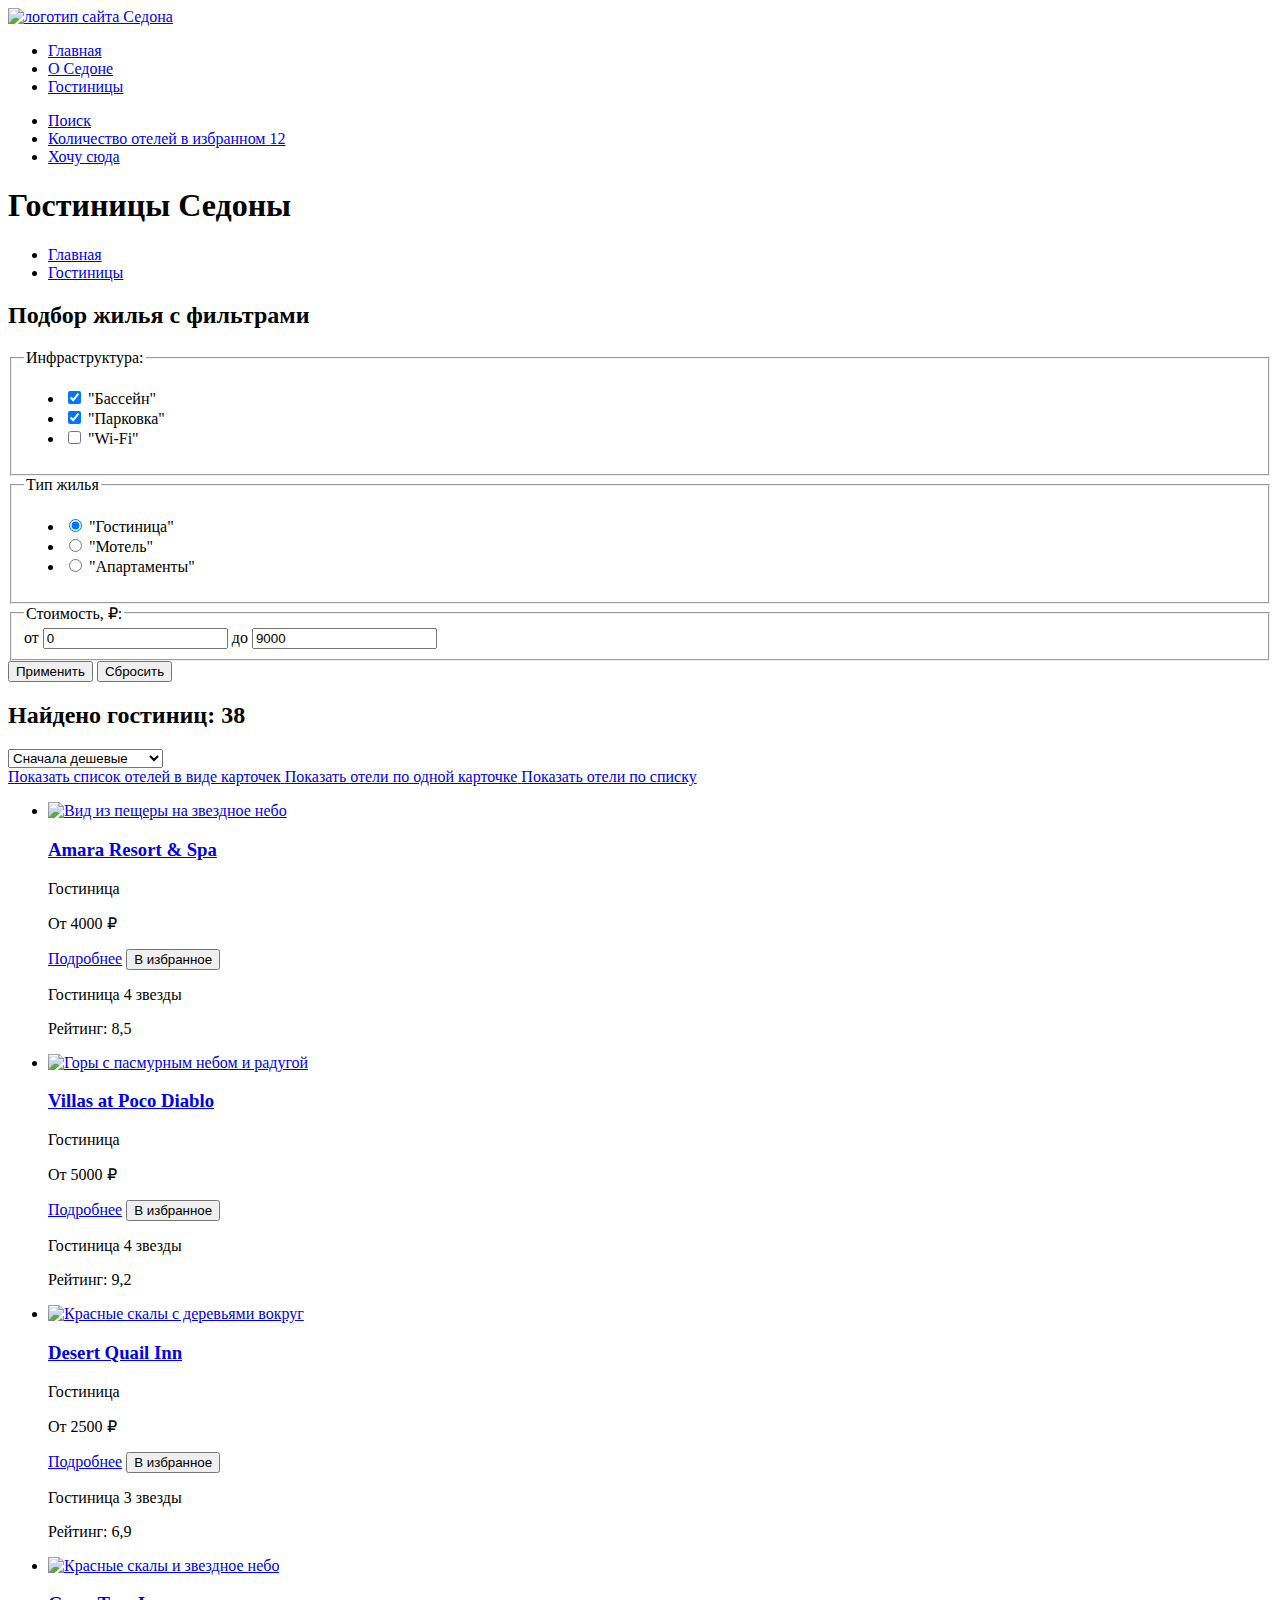
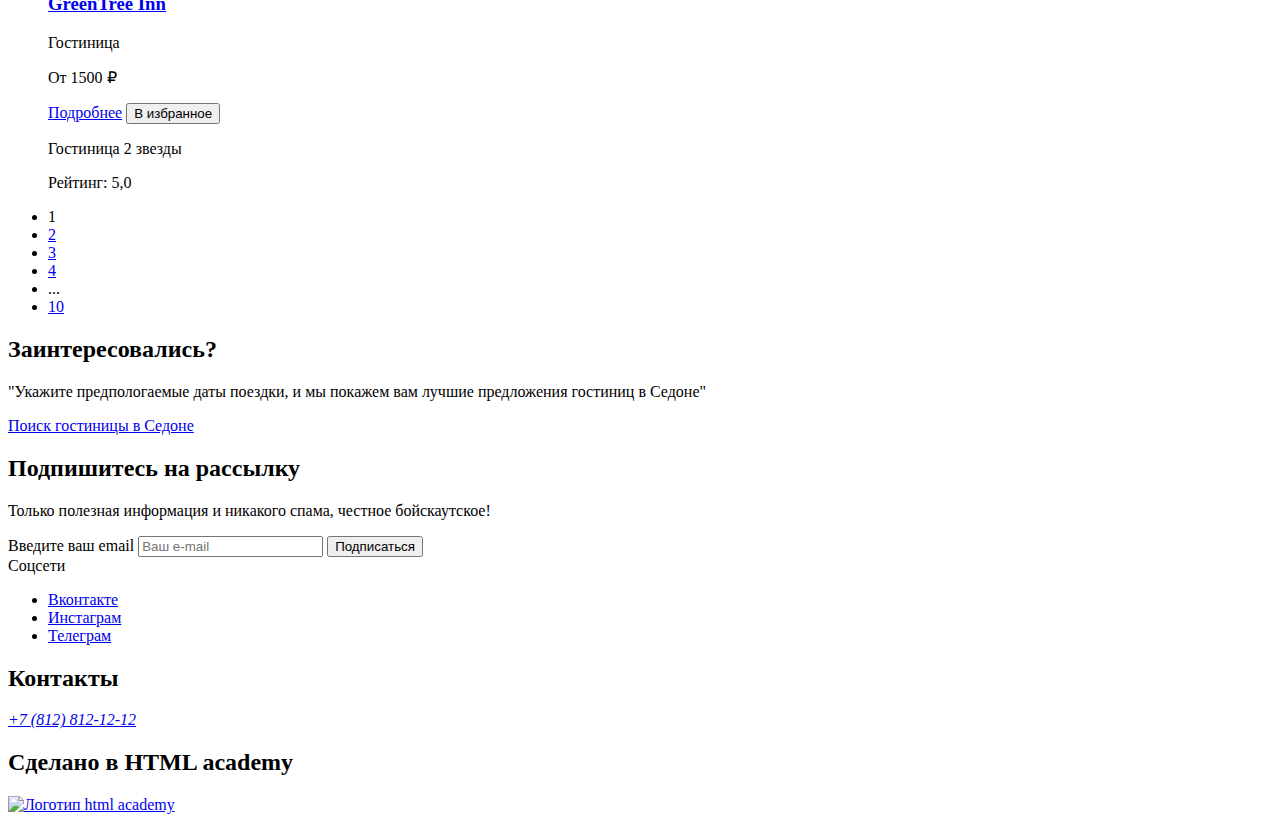
==== catalog.html @ 592074fd "Добавляет разметку всех страниц" ====
<!DOCTYPE html>
<html lang="ru">

<head>
  <meta charset="utf-8">
  <title>Каталог</title>
</head>

<body>
  <header class="page-header">
    <a class="logo" href="index.html">
      <img class="logo-image" src="#" alt="логотип сайта Седона">
    </a>
    <nav class="navigation">
      <ul class="navigation-list">
        <li class="navigation-item">
          <a class="navigation-link" href="index.html">Главная</a>
        </li>
        <li class="navigation-item">
          <a class="navigation-link" href="#">О Седоне</a>
        </li>
        <li class="navigation-item">
          <a class="navigation-link navigation-link-current" href="catalog.html" aria-current="page">Гостиницы</a>
        </li>
      </ul>
      <ul class="navigation-user">
        <li class="navigation-user-item">
          <a class="navigation-user-link navigation-user-link-search" href="#">
            <span class="visually-hidden">Поиск</span>
          </a>
        </li>
        <li class="navigation-user-item">
          <a class="navigation-user-link" href="#">
            <span class="viisually-hidden">Количество отелей в избранном</span>
            <span class="likes-number">12</span>
          </a>
        </li>
        <li class="navigation-user-item">
          <a class="button search-button" href="#">Хочу сюда</a>
        </li>
      </ul>
    </nav>
  </header>
  <main class="main-inner">
    <header class="inner-header">
      <h1 class="inner-header-title">Гостиницы Седоны</h1>
      <ul class="breadcrumbs">
        <li class="breadcrumbs-item">
          <a class="breadcrumbs-link" href="index.html">Главная</a>
        </li>
        <li class="breadcrumbs-item">
          <a class="breadcrumbs-link" href="catalog.html">Гостиницы</a>
        </li>
      </ul>
    </header>
    <section class="catalog-filter">
      <h2 class="viisually-hidden">Подбор жилья с фильтрами</h2>
      <form class="catalog-form" action="https://echo.htmlacademy.ru" method="get">
        <fieldset class="catalog-form-group">
          <legend class="catalog-form-title">Инфраструктура:</legend>
          <ul class="catalog-form-list">
            <li class="catalog-form-item">
              <label class="catalog-control">
                <input class="catalog-control-input" type="checkbox" name="pool" checked>
                "Бассейн"
              </label>
            </li>
            <li class="catalog-form-item">
              <label class="catalog-control">
                <input class="catalog-control-input" type="checkbox" name="parking" checked>
                "Парковка"
              </label>
            </li>
            <li class="catalog-form-item">
              <label class="catalog-control">
                <input class="catalog-control-input" type="checkbox" name="Wi-Fi">
                "Wi-Fi"
              </label>
            </li>
          </ul>
        </fieldset>
        <fieldset class="catalog-form-group">
          <legend class="catalog-form-title">Тип жилья</legend>
          <ul class="catalog-form-list">
            <li class="catalog-form-item">
              <label class="catalog-control">
                <input class="catalog-control-input" type="radio" name="catalog-form-group" value="hotel" checked>
                "Гостиница"
              </label>
            </li>
            <li class="catalog-form-item">
              <label class="catalog-control">
                <input class="catalog-control-input" type="radio" name="catalog-form-group" value="motel">
                "Мотель"
              </label>
            </li>
            <li class="catalog-form-item">
              <label class="catalog-control">
                <input class="catalog-control-input" type="radio" name="catalog-form-group" value="apartments">
                "Апартаменты"
              </label>
            </li>
          </ul>
        </fieldset>
        <fieldset class="catalog-form-group">
          <legend class="filter-title">Стоимость, ₽:</legend>
          <label class="filter-price" for="price-min">от</label>
          <input type="number" id="price-min" name="price-min" value="0" placeholder="0">
          <label class="filter-price" for="price-max">до</label>
          <input type="number" id="price-max" name="price-max" value="9000" placeholder="9000">
        </fieldset>
        <div class="catalog-form-button">
          <button class="button-apply" type="submit">Применить</button>
          <button class="button-reset" type="reset">Cбросить</button>
        </div>
      </form>
    </section>
    <section class="catalog" data-test="catalog">
      <h2 class="catalog-title">Найдено гостиниц: 38</h2>
      <select class="select-control" aria-label="Сортировка">
        <option value="cheap">Сначала дешевые</option>
        <option value="expensive">Сначала дорогие</option>
        <option value="popular">Cначала популярные</option>
      </select>
      <div class="catalog-format">
        <a class="button button-active" href="#">
          <span class="visually-hidden">Показать список отелей в виде карточек</span>
        </a>
        <a class="button" href="#">
          <span class="visually-hidden">Показать отели по одной карточке</span>
        </a>
        <a class="button" href="#">
          <span class="viisually-hidden">Показать отели по списку</span>
        </a>
      </div>
      <ul class="catalog-card-list">
        <li class="catalog-card-item">
          <a class="catalog-card-link" href="#" tabindex="-1">
            <img class="catalog-card-img" src="#" alt="Вид из пещеры на звездное небо">
            <h3 class="catalog-card-title">Amara Resort & Spa</h3>
          </a>
          <p class="catalog-card-name">Гостиница</p>
          <p class="catalog-card-price">От 4000 ₽</p>
          <a class="catalog-card-button" href="#">Подробнее</a>
          <button class="catalog-card-button card-button-likes" type="button">В избранное</button>
          <p class="stars four-stars">
            <span class="viisually-hidden">Гостиница 4 звезды</span>
          </p>
          <p class="catalog-card-rates">Рейтинг: 8,5</p>
        </li>
        <li class="catalog-card-item">
          <a class="catalog-card-link" href="#" tabindex="-1">
            <img class="catalog-card-img" src="#" alt="Горы с пасмурным небом и радугой">
            <h3 class="catalog-card-title">Villas at Poco Diablo</h3>
          </a>
          <p class="catalog-card-name">Гостиница</p>
          <p class="catalog-card-price">От 5000 ₽</p>
          <a class="catalog-card-button" href="#">Подробнее</a>
          <button class="catalog-card-button card-button-likes" type="button">В избранное</button>
          <p class="stars four-stars">
            <span class="viisually-hidden">Гостиница 4 звезды</span>
          </p>
          <p class="catalog-card-rates">Рейтинг: 9,2</p>
        </li>
        <li class="catalog-card-item">
          <a class="catalog-card-link" href="#" tabindex="-1">
            <img class="catalog-card-img" src="#" alt="Красные скалы с деревьями вокруг">
            <h3 class="catalog-card-title">Desert Quail Inn</h3>
          </a>
          <p class="catalog-card-name">Гостиница</p>
          <p class="catalog-card-price">От 2500 ₽</p>
          <a class="catalog-card-button" href="#">Подробнее</a>
          <button class="catalog-card-button card-button-likes" type="button">В избранное</button>
          <p class="stars three-stars">
            <span class="viisually-hidden">Гостиница 3 звезды</span>
          </p>
          <p class="catalog-card-rates">Рейтинг: 6,9</p>
        </li>
        <li class="catalog-card-item">
          <a class="catalog-card-link" href="#" tabindex="-1">
            <img class="catalog-card-img" src="#" alt="Красные скалы и звездное небо">
            <h3 class="catalog-card-title">GreenTree Inn</h3>
          </a>
          <p class="catalog-card-name">Гостиница</p>
          <p class="catalog-card-price">От 1500 ₽</p>
          <a class="catalog-card-button" href="#">Подробнее</a>
          <button class="catalog-card-button card-button-likes" type="button">В избранное</button>
          <p class="stars two-stars">
            <span class="viisually-hidden">Гостиница 2 звезды</span>
          </p>
          <p class="catalog-card-rates">Рейтинг: 5,0</p>
        </li>
      </ul>
      <ul class="pagination">
        <li class="pagination-item">
          <a class="pagination-link pagination-current">1</a>
        </li>
        <li class="pagination-item">
          <a class="pagination-link" href="#">2</a>
        </li>
        <li class="pagination-item">
          <a class="pagination-link" href="#">3</a>
        </li>
        <li class="pagination-item">
          <a class="pagination-link" href="#">4</a>
        </li>
        <li class="pagination-item-text">
          <span class="pagination-text">...</span>
        </li>
        <li class="pagination-item">
          <a class="pagination-link" href="#">10</a>
        </li>
      </ul>
    </section>
    <section class="search">
      <h2 class="search-title">Заинтересовались?</h2>
      <p class="search-description">"Укажите предпологаемые даты поездки, и мы покажем вам лучшие предложения гостиниц в
        Седоне"</p>
      <a class="button search-button" href="#">Поиск гостиницы в Седоне</a>
    </section>
    <section class="subscribe">
      <h2 class="subscribe-title">Подпишитесь на рассылку</h2>
      <p class="subscribe-description">Только полезная информация и никакого спама, честное бойскаутское!</p>
      <form class="subscribe-form" action="https://echo.htmlacademy.ru/" method="post">
        <label class="visually-hidden" for="subscribe-email">Введите ваш email</label>
        <input type="email" id="subscribe-email" name="user-email" placeholder="Ваш e-mail">
        <button class="subscribe-button" type="submit">Подписаться</button>
      </form>
    </section>
  </main>
  <footer class="page-footer">
    <section class="footer-social>
      <h2 class="visually-hidden">Соцсети</h2>
      <ul class="social-list">
        <li class="social-item">
          <a class="button" href="https://vk.com/htmlacademy">
            <span class="visually-hidden">Вконтакте</span>
          </a>
        </li>
        <li class="social-item">
          <a class="button" href="#">
            <span class="visually-hidden">Инстаграм</span>
          </a>
        </li>
        <li class="social-item">
          <a class="button" href="https://t.me/htmlacademy">
            <span class="visually-hidden">Телеграм</span>
          </a>
        </li>
      </ul>
    </section>
    <section class="contacts">
      <h2 class="visually-hidden">Контакты</h2>
      <address class="contacts-address">
        <a class="contacts-address-phone" href="tel:+78128121212">+7 (812) 812-12-12</a>
      </address>
    </section>
    <section class="footer-logo">
      <h2 class="visually-hidden">Сделано в HTML academy</h2>
      <a class="footer-logo-link" href="https://htmlacademy.ru/">
        <img class="footer-logo-image" src="#" alt="Логотип html academy">
      </a>
    </section>
  </footer>
</body>
</html>
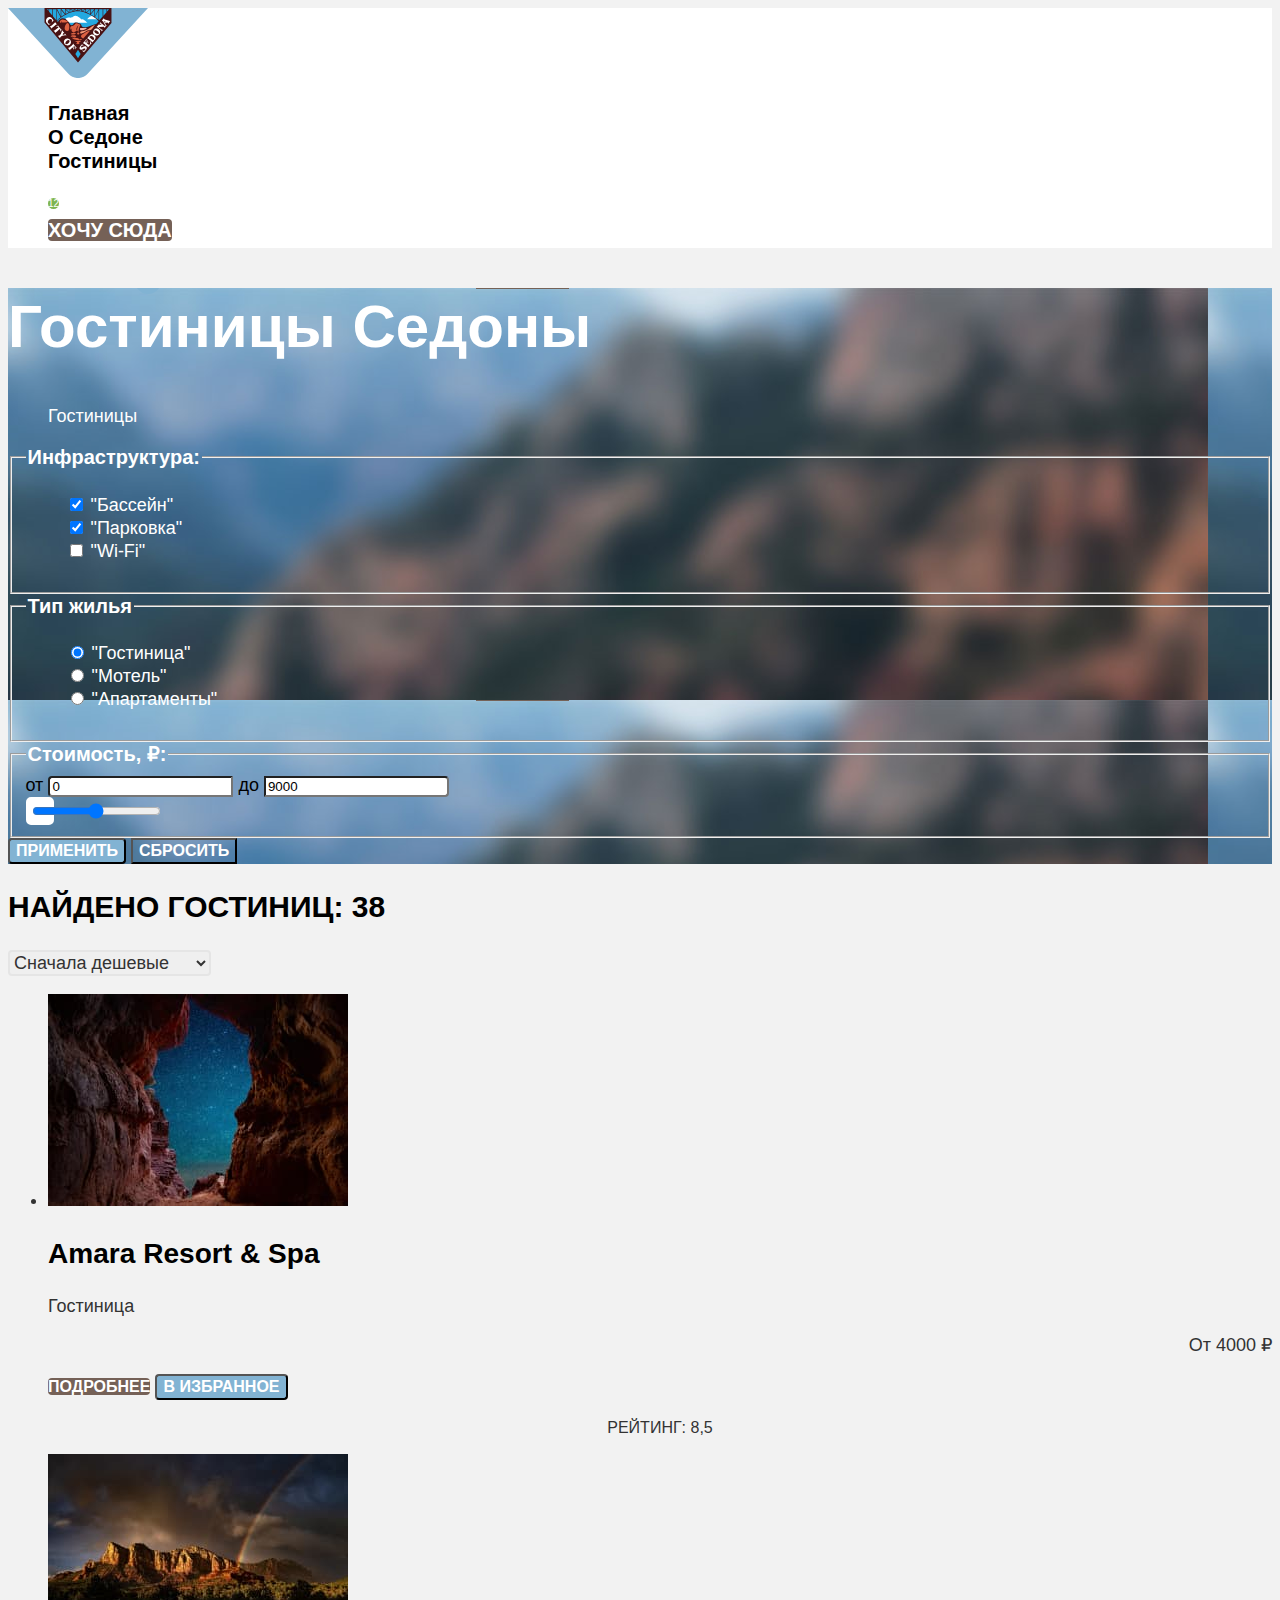
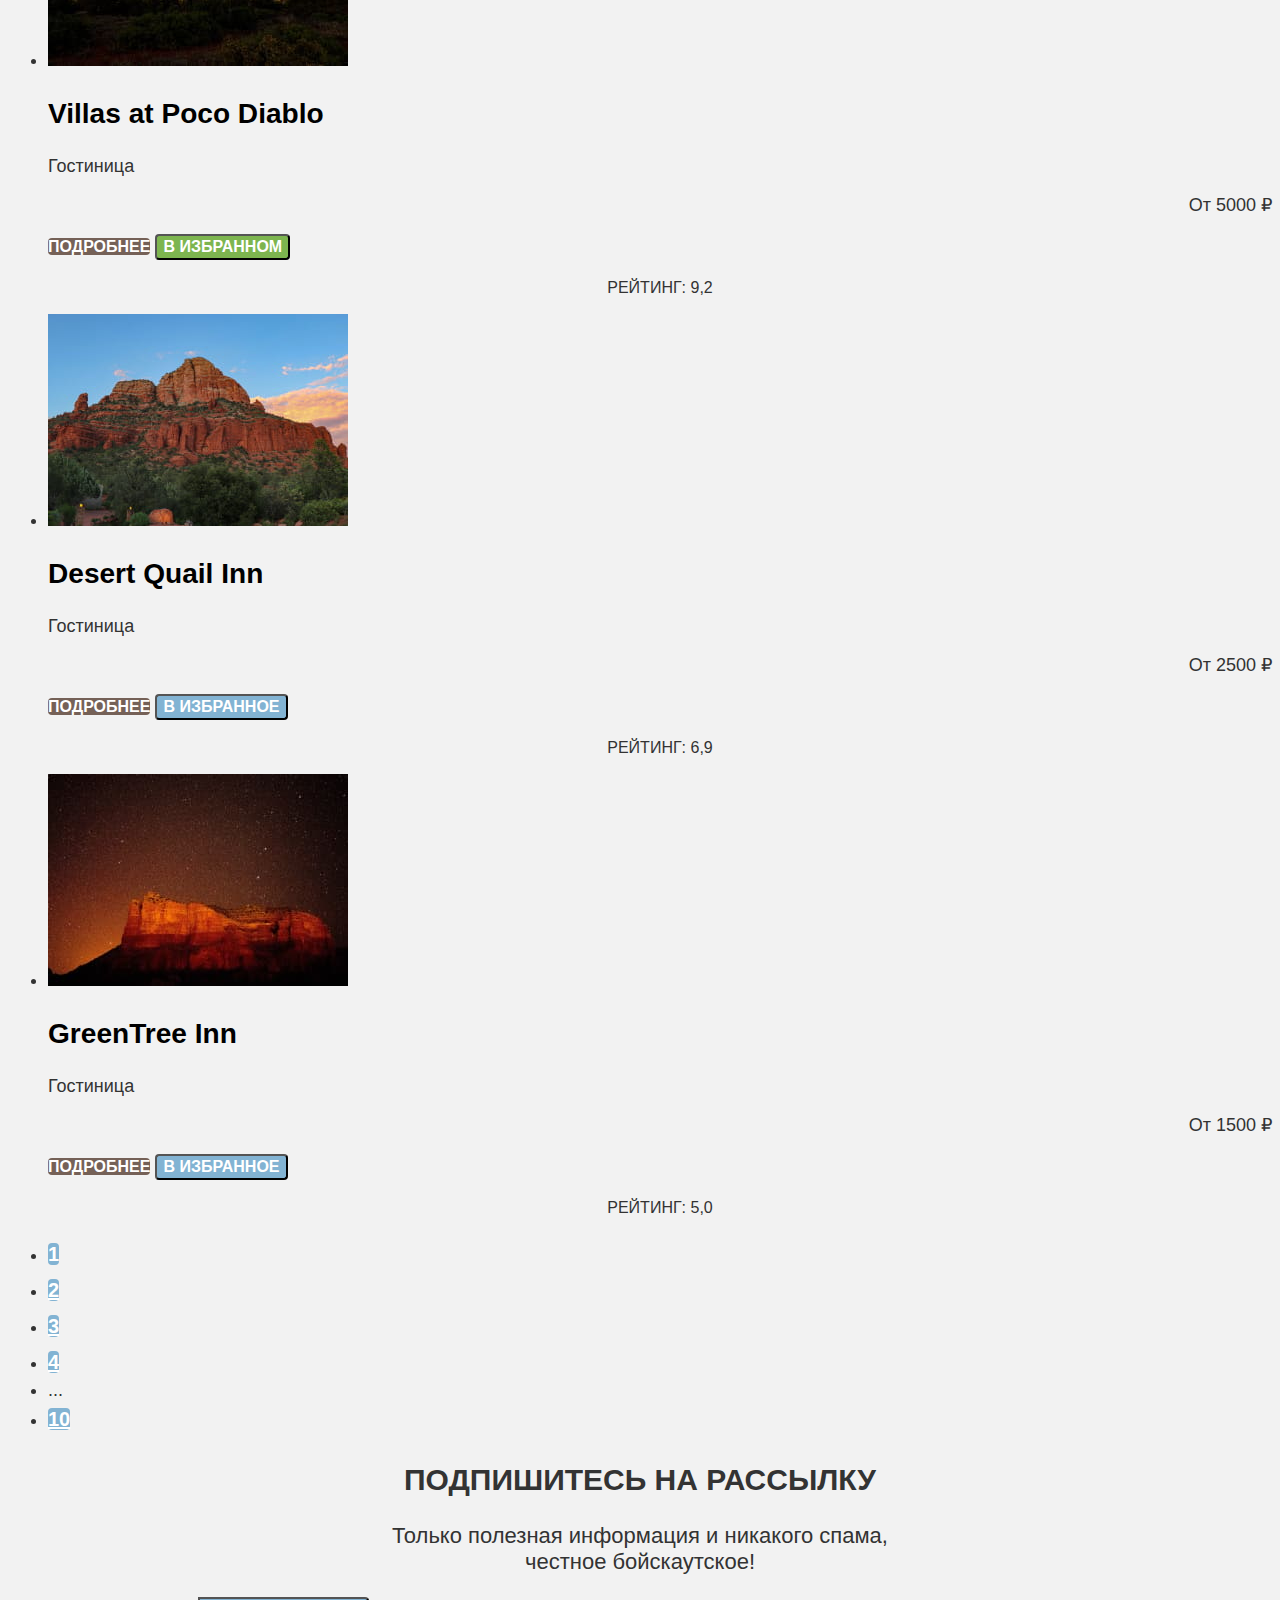
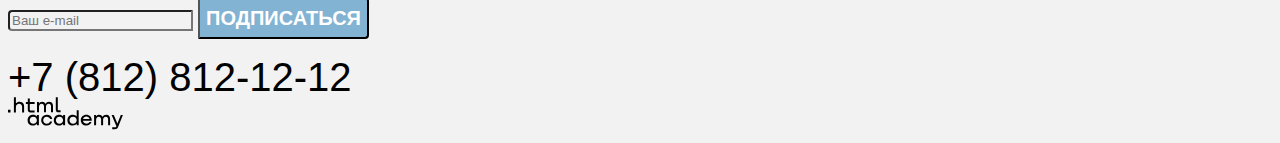
==== commit 4a70321a: "Меняет путь стилей" ====
--- a/catalog.html
+++ b/catalog.html
@@ -1,15 +1,14 @@
 <!DOCTYPE html>
 <html lang="ru">
-
 <head>
   <meta charset="utf-8">
   <title>Каталог</title>
+  <link rel="stylesheet" href="/styles/styles.css">
 </head>
-
 <body>
-  <header class="page-header">
+  <header class="page-header" data-test="header">
     <a class="logo" href="index.html">
-      <img class="logo-image" src="#" alt="логотип сайта Седона">
+      <img class="logo-image" src="images/logo/logo-header.svg" width="140" height="70" alt="логотип сайта Седона">
     </a>
     <nav class="navigation">
       <ul class="navigation-list">
@@ -31,7 +30,7 @@
         </li>
         <li class="navigation-user-item">
           <a class="navigation-user-link" href="#">
-            <span class="viisually-hidden">Количество отелей в избранном</span>
+            <span class="visually-hidden">Количество отелей в избранном</span>
             <span class="likes-number">12</span>
           </a>
         </li>
@@ -41,20 +40,23 @@
       </ul>
     </nav>
   </header>
-  <main class="main-inner">
+  <main class="main-inner" data-test="main">
+    <div class="filter" data-test="filter">
     <header class="inner-header">
       <h1 class="inner-header-title">Гостиницы Седоны</h1>
       <ul class="breadcrumbs">
         <li class="breadcrumbs-item">
-          <a class="breadcrumbs-link" href="index.html">Главная</a>
+          <a class="breadcrumbs-link" href="index.html">
+            <span class="visually-hidden">Главная</span>
+          </a>
         </li>
         <li class="breadcrumbs-item">
           <a class="breadcrumbs-link" href="catalog.html">Гостиницы</a>
         </li>
       </ul>
     </header>
-    <section class="catalog-filter">
-      <h2 class="viisually-hidden">Подбор жилья с фильтрами</h2>
+    <section class="catalog-filter" data-test="catalog-filter">
+      <h2 class="visually-hidden">Подбор жилья с фильтрами</h2>
       <form class="catalog-form" action="https://echo.htmlacademy.ru" method="get">
         <fieldset class="catalog-form-group">
           <legend class="catalog-form-title">Инфраструктура:</legend>
@@ -105,14 +107,18 @@
         <fieldset class="catalog-form-group">
           <legend class="filter-title">Стоимость, ₽:</legend>
           <label class="filter-price" for="price-min">от</label>
-          <input type="number" id="price-min" name="price-min" value="0" placeholder="0">
+          <input class="price-from" type="number" id="price-min" name="price-min" value="0" placeholder="0">
           <label class="filter-price" for="price-max">до</label>
-          <input type="number" id="price-max" name="price-max" value="9000" placeholder="9000">
+          <input class="price-to" type="number" id="price-max" name="price-max" value="9000" placeholder="9000">
+          <div class="price-select">
+            <input type="range" id="price" name="price" min="0" max="9000">
+          </div>
         </fieldset>
         <div class="catalog-form-button">
           <button class="button-apply" type="submit">Применить</button>
           <button class="button-reset" type="reset">Cбросить</button>
         </div>
+    </div>
       </form>
     </section>
     <section class="catalog" data-test="catalog">
@@ -130,13 +136,13 @@
           <span class="visually-hidden">Показать отели по одной карточке</span>
         </a>
         <a class="button" href="#">
-          <span class="viisually-hidden">Показать отели по списку</span>
+          <span class="visually-hidden">Показать отели по списку</span>
         </a>
       </div>
       <ul class="catalog-card-list">
         <li class="catalog-card-item">
           <a class="catalog-card-link" href="#" tabindex="-1">
-            <img class="catalog-card-img" src="#" alt="Вид из пещеры на звездное небо">
+            <img class="catalog-card-img" src="images/catalog-cards/amara-squooshed.jpg" width="300" height="212" alt="Вид из пещеры на звездное небо">
             <h3 class="catalog-card-title">Amara Resort & Spa</h3>
           </a>
           <p class="catalog-card-name">Гостиница</p>
@@ -144,27 +150,27 @@
           <a class="catalog-card-button" href="#">Подробнее</a>
           <button class="catalog-card-button card-button-likes" type="button">В избранное</button>
           <p class="stars four-stars">
-            <span class="viisually-hidden">Гостиница 4 звезды</span>
+            <span class="visually-hidden">Гостиница 4 звезды</span>
           </p>
           <p class="catalog-card-rates">Рейтинг: 8,5</p>
         </li>
         <li class="catalog-card-item">
           <a class="catalog-card-link" href="#" tabindex="-1">
-            <img class="catalog-card-img" src="#" alt="Горы с пасмурным небом и радугой">
+            <img class="catalog-card-img" src="images/catalog-cards/poco-diablo-squooshed.jpg" width="300" height="212" alt="Горы с пасмурным небом и радугой">
             <h3 class="catalog-card-title">Villas at Poco Diablo</h3>
           </a>
           <p class="catalog-card-name">Гостиница</p>
           <p class="catalog-card-price">От 5000 ₽</p>
           <a class="catalog-card-button" href="#">Подробнее</a>
-          <button class="catalog-card-button card-button-likes" type="button">В избранное</button>
+          <button class="catalog-card-button card-button-in-likes" type="button">В избранном</button>
           <p class="stars four-stars">
-            <span class="viisually-hidden">Гостиница 4 звезды</span>
+            <span class="visually-hidden">Гостиница 4 звезды</span>
           </p>
           <p class="catalog-card-rates">Рейтинг: 9,2</p>
         </li>
         <li class="catalog-card-item">
           <a class="catalog-card-link" href="#" tabindex="-1">
-            <img class="catalog-card-img" src="#" alt="Красные скалы с деревьями вокруг">
+            <img class="catalog-card-img" src="images/catalog-cards/desert-inn-squooshed.jpg" width="300" height="212" alt="Красные скалы с деревьями вокруг">
             <h3 class="catalog-card-title">Desert Quail Inn</h3>
           </a>
           <p class="catalog-card-name">Гостиница</p>
@@ -172,13 +178,13 @@
           <a class="catalog-card-button" href="#">Подробнее</a>
           <button class="catalog-card-button card-button-likes" type="button">В избранное</button>
           <p class="stars three-stars">
-            <span class="viisually-hidden">Гостиница 3 звезды</span>
+            <span class="visually-hidden">Гостиница 3 звезды</span>
           </p>
           <p class="catalog-card-rates">Рейтинг: 6,9</p>
         </li>
         <li class="catalog-card-item">
           <a class="catalog-card-link" href="#" tabindex="-1">
-            <img class="catalog-card-img" src="#" alt="Красные скалы и звездное небо">
+            <img class="catalog-card-img" src="images/catalog-cards/green-tree-squooshed.jpg" width="300" height="212" alt="Красные скалы и звездное небо">
             <h3 class="catalog-card-title">GreenTree Inn</h3>
           </a>
           <p class="catalog-card-name">Гостиница</p>
@@ -186,7 +192,7 @@
           <a class="catalog-card-button" href="#">Подробнее</a>
           <button class="catalog-card-button card-button-likes" type="button">В избранное</button>
           <p class="stars two-stars">
-            <span class="viisually-hidden">Гостиница 2 звезды</span>
+            <span class="visually-hidden">Гостиница 2 звезды</span>
           </p>
           <p class="catalog-card-rates">Рейтинг: 5,0</p>
         </li>
@@ -212,24 +218,18 @@
         </li>
       </ul>
     </section>
-    <section class="search">
-      <h2 class="search-title">Заинтересовались?</h2>
-      <p class="search-description">"Укажите предпологаемые даты поездки, и мы покажем вам лучшие предложения гостиниц в
-        Седоне"</p>
-      <a class="button search-button" href="#">Поиск гостиницы в Седоне</a>
-    </section>
-    <section class="subscribe">
-      <h2 class="subscribe-title">Подпишитесь на рассылку</h2>
-      <p class="subscribe-description">Только полезная информация и никакого спама, честное бойскаутское!</p>
+    <section class="subscribe-inner" data-test="subscribe">
+      <h2 class="subscribe-inner-title">Подпишитесь на рассылку</h2>
+      <p class="subscribe-inner-description">Только полезная информация и никакого спама, <br>честное бойскаутское!</br></p>
       <form class="subscribe-form" action="https://echo.htmlacademy.ru/" method="post">
         <label class="visually-hidden" for="subscribe-email">Введите ваш email</label>
-        <input type="email" id="subscribe-email" name="user-email" placeholder="Ваш e-mail">
+        <input class="email-input" type="email" id="subscribe-email" name="user-email" placeholder="Ваш e-mail">
         <button class="subscribe-button" type="submit">Подписаться</button>
       </form>
     </section>
   </main>
-  <footer class="page-footer">
-    <section class="footer-social>
+  <footer class="page-footer" data-test="footer">
+    <section class="footer-social">
       <h2 class="visually-hidden">Соцсети</h2>
       <ul class="social-list">
         <li class="social-item">
@@ -258,7 +258,7 @@
     <section class="footer-logo">
       <h2 class="visually-hidden">Сделано в HTML academy</h2>
       <a class="footer-logo-link" href="https://htmlacademy.ru/">
-        <img class="footer-logo-image" src="#" alt="Логотип html academy">
+        <img class="footer-logo-image" src="images/logo/html-academy-inscript.svg" width="115" height="33" alt="Логотип html academy">
       </a>
     </section>
   </footer>
--- a/styles/styles.css
+++ b/styles/styles.css
@@ -0,0 +1,458 @@
+@font-face {
+  font-family: "PT Sans";
+  font-style: normal;
+  font-weight: 400;
+  src: url("../fonts/ptsans-400.woff2") format("woff2");
+  font-display: swap;
+}
+
+
+@font-face {
+  font-family: "PT Sans";
+  font-style: normal;
+  font-weight: 700;
+  src: url("../fonts/ptsans-700.woff2") format("woff2");
+  font-display: swap;
+}
+
+body {
+  font-family: "PT Sans", sans-serif;
+  font-size: 18px;
+  line-height: 21px;
+  font-style: normal;
+  color: #333333;
+  background-color: #F2F2F2;
+}
+
+.page-header {
+  color: #000000;
+  background-color: #FFFFFF;
+}
+
+.navigation-item {
+  list-style-type: none;
+}
+
+.navigation-user-item{
+  list-style-type: none;
+}
+
+.navigation-link {
+  font-weight: 700;
+  font-size: 20px;
+  line-height: 24px;
+  text-align: left;
+  color: #000000;
+  background-color: #FFFFFF;
+  text-decoration: none;
+}
+
+.navigation-user-link {
+  color: #000000;
+  text-decoration: none;
+}
+
+.welcome-image {
+  background-color: #83B3D333;
+  background-image: url(../images/main/decor-background.svg), url(../images/main/background-welcome.jpg);
+  background-size: 100% auto, cover;
+  background-repeat: no-repeat;
+  background-position: left bottom, left top;
+  width: 1200px;
+  height: 485px;
+}
+
+.advantages-dark {
+  background-color: #82B3D3;
+  color: #FFFFFF;
+}
+
+.advantages-light {
+  color: #000000;
+  background-color: #83B3D31F;
+}
+
+.advantages-greyish {
+  color: #000000;
+  background-color: #83B3D333;
+}
+
+.advantages-inner {
+  color: #333333;
+}
+
+.advantages-list {
+  text-align: center;
+}
+
+.advantages-title {
+  font-size: 24px;
+  font-weight: 700;
+  line-height: 28px;
+  text-transform: uppercase;
+}
+
+.services-title {
+  color: #000000;
+  font-size: 24px;
+  font-weight: 700;
+  line-height: 28px;
+  text-align: center;
+  text-transform: uppercase;
+}
+
+.reasons {
+  font-size: 22px;
+  font-weight: 400;
+  line-height: 26px;
+  text-align: center;
+}
+
+li:nth-child(2n+1).section-item {
+  background-color: #83B3D31F;
+}
+
+li:nth-child(2n).section-item {
+  background-color: #FFFFFF;
+}
+
+.services-list {
+  font-size: 18px;
+  font-weight: 400;
+  line-height: 21px;
+  text-align: center;
+}
+
+.services-description {
+  color: #333333;
+}
+
+.search-title {
+  color: #000000;
+  font-size: 30px;
+  font-weight: 700;
+  line-height: 36px;
+  text-align: center;
+  text-transform: uppercase;
+}
+
+.search-description {
+  font-size: 22px;
+  font-weight: 400;
+  line-height: 26px;
+  text-align: center;
+}
+
+.search-button {
+  font-family: inherit;
+  font-size: 20px;
+  font-weight: 700;
+  line-height: 36px;
+  text-align: center;
+  background: #756157;
+  color: #FFFFFF;
+  text-transform: uppercase;
+  text-decoration: none;
+  border-radius: 4px;
+}
+
+.subscribe-special {
+  background-image: url(../images/subscribe-background.png);
+  background-color: #82B3D3;
+  color: #FFFFFF;
+}
+
+.subscribe-button {
+  font-family: inherit;
+  font-size: 20px;
+  font-weight: 700;
+  line-height: 36px;
+  text-align: center;
+  text-transform: uppercase;
+  color: #FFFFFF;
+  background: #82B3D3;
+  border-radius: 0 4px 4px 0;
+}
+
+.email-input {
+  font-family: inherit;
+  background: #F2F2F2;
+  border-radius: 4px 0 0 4px;
+}
+
+.subscribe-title {
+  font-size: 30px;
+  font-weight: 700;
+  line-height: 36px;
+  text-align: center;
+  text-transform: uppercase;
+}
+
+.subscribe-description {
+  font-size: 22px;
+  font-weight: 400;
+  line-height: 26px;
+  text-align: center;
+}
+
+.contacts-address-phone {
+  font-style: normal;
+  font-size: 40px;
+  font-weight: 400;
+  line-height: 40px;
+  color:#000000;
+  text-align: center;
+  text-decoration-line: none;
+}
+
+.inner-header-title {
+  font-size: 60px;
+  font-weight: 700;
+  line-height: 78px;
+  text-align: left;
+}
+
+.likes-number {
+  width: 20px;
+  height: 20px;
+  left: 20px;
+  top: 11px;
+  background: #7DB54F;
+  border-radius: 10px;
+  font-family: inherit;
+  font-style: normal;
+  font-weight: 400;
+  font-size: 10px;
+  line-height: 10px;
+  text-align: center;
+  color: #FFFFFF;
+}
+
+.filter {
+  background-image: url(../images/filter-background.png);
+  color: #FFFFFF;
+}
+
+.breadcrumbs {
+  color: #FFFFFF;
+  list-style-type: none;
+}
+
+.breadcrumbs-link {
+  color: inherit;
+  text-decoration: none;
+}
+
+.catalog-form-title {
+  font-size: 20px;
+  font-weight: 700;
+  line-height: 24px;
+  text-align: left;
+}
+
+.catalog-control {
+  font-size: 18px;
+  font-weight: 400;
+  line-height: 23px;
+  text-align: left;
+}
+
+.filter-title {
+  font-size: 20px;
+  font-weight: 700;
+  line-height: 24px;
+  text-align: left;
+}
+
+.filter-price {
+  font-size: 18px;
+  font-weight: 400;
+  line-height: 24px;
+  text-align: right;
+  color: #000000;
+}
+
+.price-select{
+border: 4px solid #FFFFFF;
+width: 20px;
+height: 20px;
+background: #FFFFFF;
+border-radius: 5px;
+}
+
+.catalog-form-list {
+  list-style-type: none;
+}
+
+.catalog-control-input {
+background: #3F5E72;
+}
+
+.catalog-form-button {
+  font-family: inherit;
+  color: #333333;
+  border-width: 2px;
+  border-color: #E5E5E5;
+  border-radius: 4px;
+}
+
+.price-from {
+  border-radius: 4px 0 0 4px;
+}
+
+.price-to {
+  border-radius: 0 4px 4px 0;
+}
+
+.button-apply {
+  background: #82B3D3;
+  border-radius: 4px;
+  font-family: inherit;
+  font-style: normal;
+  font-weight: 700;
+  font-size: 16px;
+  line-height: 20px;
+  text-align: center;
+  text-transform: uppercase;
+  color: #FFFFFF;
+}
+
+.button-reset {
+  font-family: inherit;
+  font-style: normal;
+  font-weight: 700;
+  font-size: 16px;
+  line-height: 20px;
+  text-align: center;
+  text-transform: uppercase;
+  color: #FFFFFF;
+  background-color: transparent;
+}
+
+.visually-hidden {
+  position: fixed;
+  transform: scale(0);
+}
+
+.catalog-title {
+  color: #000000;
+  font-size: 30px;
+  font-weight: 700;
+  line-height: 36px;
+  text-align: left;
+  text-transform: uppercase;
+}
+
+.select-control {
+  font-family: inherit;
+  color: #333333;
+  font-size: 18px;
+  font-weight: 400;
+  line-height: 21px;
+  text-align: left;
+  box-sizing: border-box;
+  border: 2px solid #E5E5E5;
+  border-radius: 4px;
+}
+
+.catalog-card-link {
+  font-size: 24px;
+  font-weight: 700;
+  line-height: 28px;
+  text-align: left;
+  color: #000000;
+  text-decoration: none;
+}
+
+.catalog-card-name {
+  font-size: 18px;
+  font-weight: 400;
+  line-height: 21px;
+  text-align: left;
+  color:#333333;
+}
+
+.catalog-card-price {
+  font-size: 18px;
+  font-weight: 400;
+  line-height: 21px;
+  text-align: right;
+}
+
+.catalog-card-button {
+  font-family: inherit;
+  font-size: 16px;
+  font-weight: 700;
+  line-height: 20px;
+  text-align: center;
+  color: #FFFFFF;
+  background-color: #756157;
+  text-transform: uppercase;
+  border-radius: 4px;
+  text-decoration: none;
+}
+
+.card-button-likes {
+  background-color: #82B3D3;
+  border-radius: 4px;
+  font-family: inherit;
+  font-size: 16px;
+  font-weight: 700;
+  line-height: 20px;
+  text-align: center;
+}
+
+.card-button-in-likes {
+  background-color: #7DB54F;
+}
+
+.catalog-card-rates {
+  font-weight: 400;
+  font-size: 16px;
+  line-height: 20px;
+  text-align: center;
+  text-transform: uppercase;
+  color: #333333;
+  background: #F2F2F2;
+  border-radius: 4px;
+}
+
+.pagination-current {
+  background: #F2F2F2;
+  border-radius: 4px;
+}
+
+.pagination-link {
+  width: 60px;
+  height: 60px;
+  background: #82B3D3;
+  border-radius: 4px;
+  font-family: inherit;
+  font-style: normal;
+  font-weight: 700;
+  font-size: 20px;
+  line-height: 36px;
+  text-align: center;
+  text-transform: uppercase;
+  color: #FFFFFF;
+}
+
+.subscribe-inner-title {
+  font-weight: 700;
+  font-size: 30px;
+  line-height: 36px;
+  text-transform: uppercase;
+  text-align: center;
+}
+
+.subscribe-inner-description {
+  font-weight: 400;
+  font-size: 22px;
+  line-height: 26px;
+  text-align: center;
+  color: #333333;
+}
+
+.social-item {
+  list-style-type: none;
+}
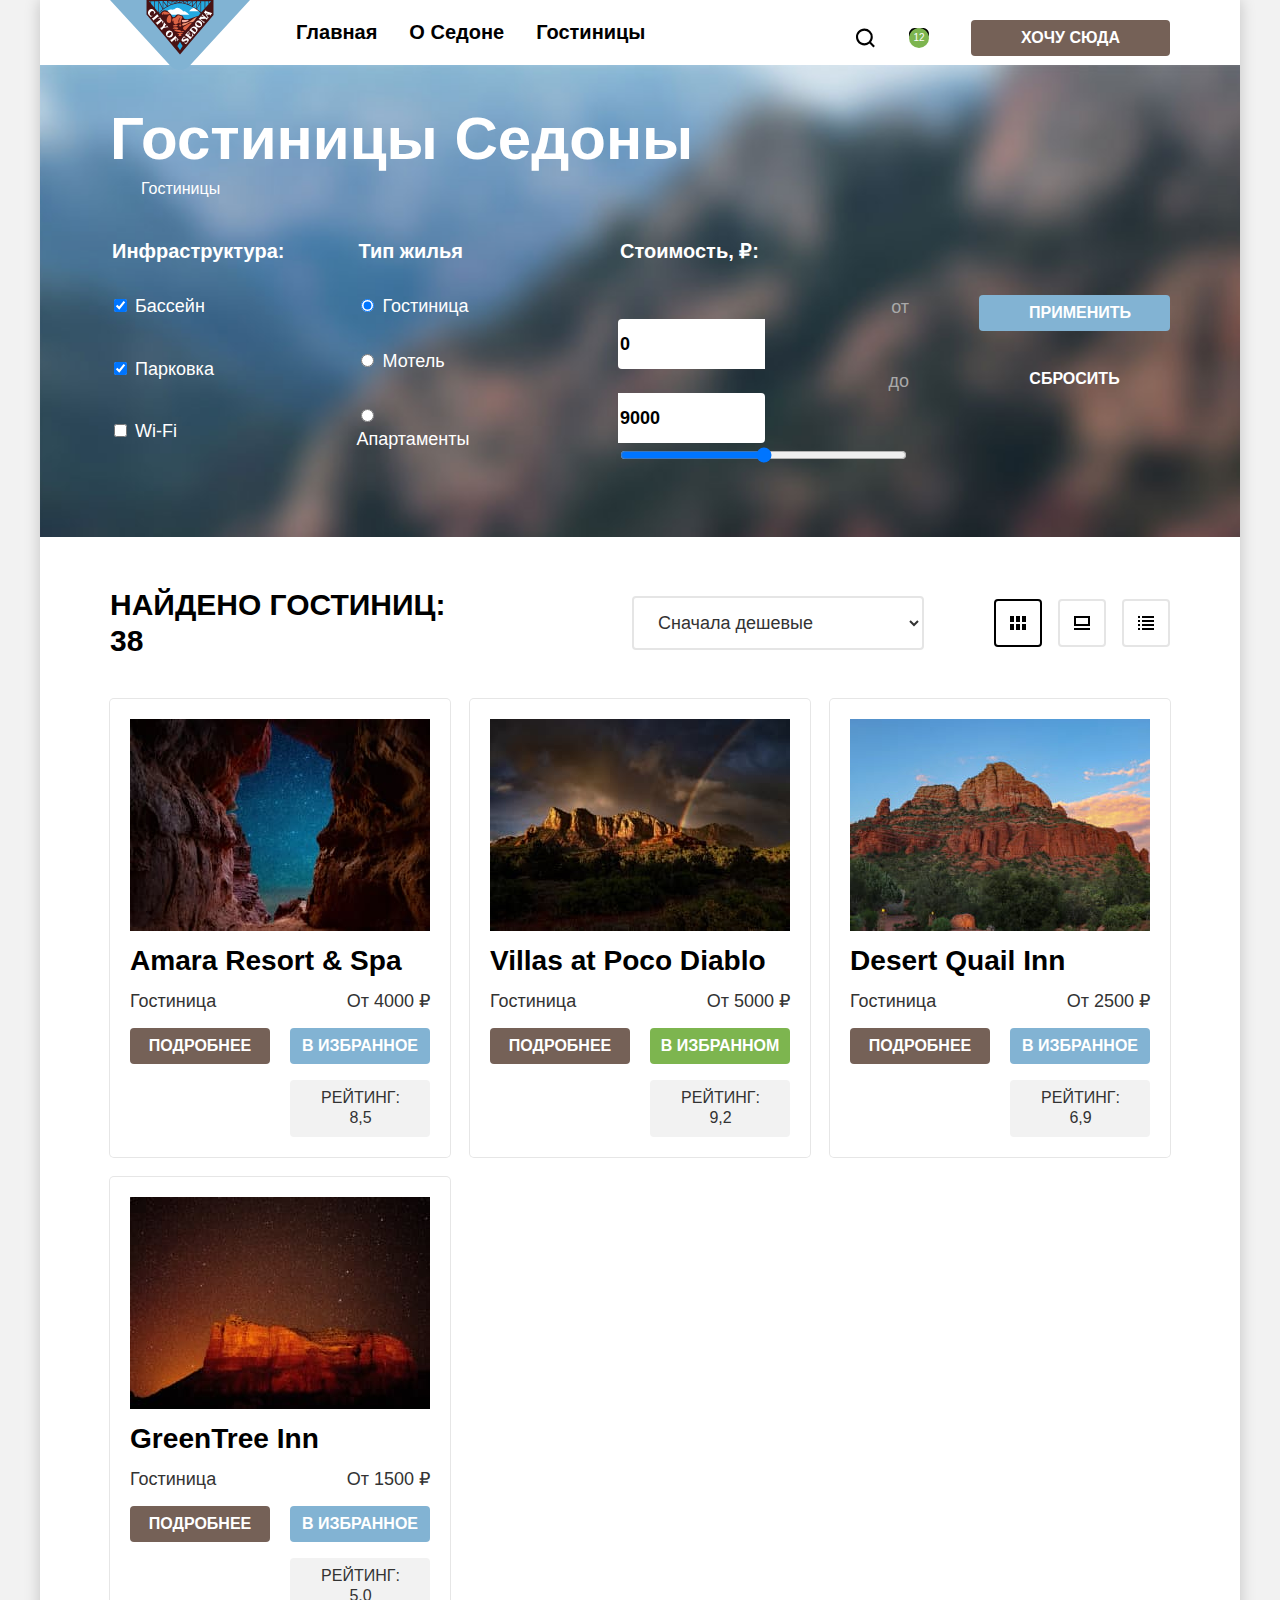
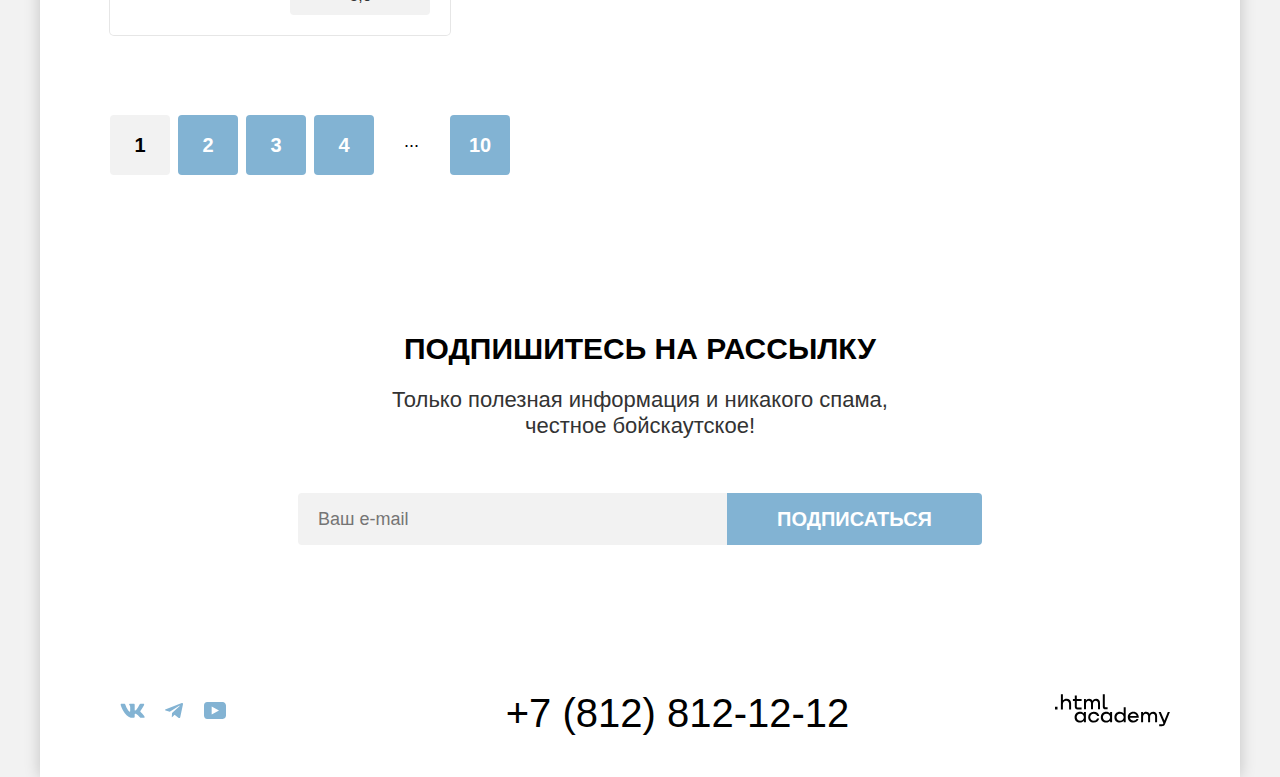
==== commit c0123343: "Добавляет сетки компонентов" ====
--- a/catalog.html
+++ b/catalog.html
@@ -3,160 +3,174 @@
 <head>
   <meta charset="utf-8">
   <title>Каталог</title>
-  <link rel="stylesheet" href="/styles/styles.css">
+  <link rel="stylesheet" href="styles/styles.css">
 </head>
 <body>
-  <header class="page-header" data-test="header">
-    <a class="logo" href="index.html">
-      <img class="logo-image" src="images/logo/logo-header.svg" width="140" height="70" alt="логотип сайта Седона">
-    </a>
-    <nav class="navigation">
-      <ul class="navigation-list">
-        <li class="navigation-item">
-          <a class="navigation-link" href="index.html">Главная</a>
-        </li>
-        <li class="navigation-item">
-          <a class="navigation-link" href="#">О Седоне</a>
-        </li>
-        <li class="navigation-item">
-          <a class="navigation-link navigation-link-current" href="catalog.html" aria-current="page">Гостиницы</a>
-        </li>
-      </ul>
-      <ul class="navigation-user">
-        <li class="navigation-user-item">
-          <a class="navigation-user-link navigation-user-link-search" href="#">
+  <div class="page-container">
+    <header class="page-header" data-test="header">
+      <nav class="navigation">
+        <div class="logo-navigation">
+          <a class="logo" href="index.html">
+            <img class="logo-image" src="images/logo/logo-header.svg" width="140" height="70" alt="логотип сайта Седона">
+          </a>
+          <ul class="navigation-list">
+            <li class="navigation-item">
+            <a class="navigation-link" href="index.html">Главная</a>
+          </li>
+            <li class="navigation-item">
+            <a class="navigation-link" href="#">О Седоне</a>
+          </li>
+          <li class="navigation-item">
+           <a class="navigation-link navigation-link-current" href="catalog.html" aria-current="page">Гостиницы</a>
+          </li>
+         </ul>
+        </div>
+       <ul class="navigation-user">
+         <li class="navigation-user-item">
+           <a class="navigation-user-link navigation-user-link-search" href="#">
             <span class="visually-hidden">Поиск</span>
-          </a>
-        </li>
-        <li class="navigation-user-item">
-          <a class="navigation-user-link" href="#">
+            </a>
+          </li>
+         <li class="navigation-user-item">
+            <a class="navigation-user-link navigation-user-link-likes" href="#">
             <span class="visually-hidden">Количество отелей в избранном</span>
             <span class="likes-number">12</span>
-          </a>
-        </li>
-        <li class="navigation-user-item">
-          <a class="button search-button" href="#">Хочу сюда</a>
-        </li>
-      </ul>
-    </nav>
+           </a>
+          </li>
+          <li class="navigation-user-item">
+            <a class="button button-text" href="#">Хочу сюда</a>
+          </li>
+        </ul>
+      </nav>
   </header>
-  <main class="main-inner" data-test="main">
+  <main class="main main-inner" data-test="main">
     <div class="filter" data-test="filter">
-    <header class="inner-header">
-      <h1 class="inner-header-title">Гостиницы Седоны</h1>
-      <ul class="breadcrumbs">
-        <li class="breadcrumbs-item">
-          <a class="breadcrumbs-link" href="index.html">
-            <span class="visually-hidden">Главная</span>
-          </a>
-        </li>
-        <li class="breadcrumbs-item">
-          <a class="breadcrumbs-link" href="catalog.html">Гостиницы</a>
-        </li>
-      </ul>
-    </header>
-    <section class="catalog-filter" data-test="catalog-filter">
-      <h2 class="visually-hidden">Подбор жилья с фильтрами</h2>
-      <form class="catalog-form" action="https://echo.htmlacademy.ru" method="get">
-        <fieldset class="catalog-form-group">
-          <legend class="catalog-form-title">Инфраструктура:</legend>
-          <ul class="catalog-form-list">
-            <li class="catalog-form-item">
-              <label class="catalog-control">
-                <input class="catalog-control-input" type="checkbox" name="pool" checked>
-                "Бассейн"
-              </label>
-            </li>
-            <li class="catalog-form-item">
-              <label class="catalog-control">
-                <input class="catalog-control-input" type="checkbox" name="parking" checked>
-                "Парковка"
-              </label>
-            </li>
-            <li class="catalog-form-item">
-              <label class="catalog-control">
-                <input class="catalog-control-input" type="checkbox" name="Wi-Fi">
-                "Wi-Fi"
-              </label>
-            </li>
-          </ul>
-        </fieldset>
-        <fieldset class="catalog-form-group">
-          <legend class="catalog-form-title">Тип жилья</legend>
-          <ul class="catalog-form-list">
-            <li class="catalog-form-item">
-              <label class="catalog-control">
-                <input class="catalog-control-input" type="radio" name="catalog-form-group" value="hotel" checked>
-                "Гостиница"
-              </label>
-            </li>
-            <li class="catalog-form-item">
-              <label class="catalog-control">
-                <input class="catalog-control-input" type="radio" name="catalog-form-group" value="motel">
-                "Мотель"
-              </label>
-            </li>
-            <li class="catalog-form-item">
-              <label class="catalog-control">
-                <input class="catalog-control-input" type="radio" name="catalog-form-group" value="apartments">
-                "Апартаменты"
-              </label>
-            </li>
-          </ul>
-        </fieldset>
-        <fieldset class="catalog-form-group">
-          <legend class="filter-title">Стоимость, ₽:</legend>
-          <label class="filter-price" for="price-min">от</label>
-          <input class="price-from" type="number" id="price-min" name="price-min" value="0" placeholder="0">
-          <label class="filter-price" for="price-max">до</label>
-          <input class="price-to" type="number" id="price-max" name="price-max" value="9000" placeholder="9000">
-          <div class="price-select">
-            <input type="range" id="price" name="price" min="0" max="9000">
+      <header class="inner-header">
+        <h1 class="inner-header-title">Гостиницы Седоны</h1>
+        <ul class="breadcrumbs">
+          <li class="breadcrumbs-item">
+            <a class="breadcrumbs-link" href="index.html">
+              <span class="visually-hidden">Главная</span>
+            </a>
+          </li>
+          <li class="breadcrumbs-item">
+            <a class="breadcrumbs-link" href="catalog.html">Гостиницы</a>
+          </li>
+        </ul>
+      </header>
+      <section class="catalog-filter" data-test="catalog-filter">
+        <h2 class="visually-hidden">Подбор жилья с фильтрами</h2>
+        <form class="catalog-form" action="https://echo.htmlacademy.ru" method="get">
+          <fieldset class="catalog-form-group catalog-form-infrastructure">
+            <legend class="catalog-form-title">Инфраструктура:</legend>
+            <ul class="catalog-form-list">
+              <li class="catalog-form-item">
+                <label class="catalog-control">
+                  <input class="catalog-control-input" type="checkbox" name="pool" checked>
+                  Бассейн
+                </label>
+              </li>
+              <li class="catalog-form-item">
+                <label class="catalog-control">
+                  <input class="catalog-control-input" type="checkbox" name="parking" checked>
+                  Парковка
+                </label>
+              </li>
+              <li class="catalog-form-item">
+                <label class="catalog-control">
+                  <input class="catalog-control-input" type="checkbox" name="Wi-Fi">
+                  Wi-Fi
+                </label>
+              </li>
+            </ul>
+          </fieldset>
+          <fieldset class="catalog-form-group catalog-form-housing">
+            <legend class="catalog-form-title">Тип жилья</legend>
+            <ul class="catalog-form-list">
+              <li class="catalog-form-item">
+                <label class="catalog-control">
+                  <input class="catalog-control-input" type="radio" name="catalog-form-group" value="hotel" checked>
+                  Гостиница
+                </label>
+              </li>
+              <li class="catalog-form-item">
+                <label class="catalog-control">
+                  <input class="catalog-control-input" type="radio" name="catalog-form-group" value="motel">
+                  Мотель
+                </label>
+              </li>
+              <li class="catalog-form-item">
+                <label class="catalog-control">
+                  <input class="catalog-control-input" type="radio" name="catalog-form-group" value="apartments">
+                  Апартаменты
+                </label>
+              </li>
+            </ul>
+          </fieldset>
+          <fieldset class="catalog-form-group catalog-form-price">
+            <legend class="filter-title">Стоимость, ₽:</legend>
+            <label class="filter-price" for="price-min">от</label>
+            <input class="price-from" type="number" id="price-min" name="price-min" value="0" placeholder="0">
+            <label class="filter-price" for="price-max">до</label>
+            <input class="price-to" type="number" id="price-max" name="price-max" value="9000" placeholder="9000">
+            <input class="price-range" type="range" id="price" name="price" min="0" max="9000">
+          </fieldset>
+          <div class="catalog-form-button">
+            <button class="button-apply" type="submit">Применить</button>
+            <button class="button-reset" type="reset">Cбросить</button>
           </div>
-        </fieldset>
-        <div class="catalog-form-button">
-          <button class="button-apply" type="submit">Применить</button>
-          <button class="button-reset" type="reset">Cбросить</button>
+        </form>
+      </section>
+    </div>
+    <section class="catalog" data-test="catalog">
+      <div class="catalog-wrapper">
+        <h2 class="catalog-title">Найдено гостиниц: 38</h2>
+        <select class="select-control" aria-label="Сортировка">
+          <option value="cheap">Сначала дешевые</option>
+          <option value="expensive">Сначала дорогие</option>
+          <option value="popular">Cначала популярные</option>
+        </select>
+        <div class="catalog-format">
+          <a class="card-grid-toggle card-grid-toggle-current" href="#">
+            <svg width="16" height="14" viewBox="0 0 16 14" fill="none" xmlns="http://www.w3.org/2000/svg">
+            <g clip-path="url(#a)" fill="#000"><path d="M4 0H0v6h4V0ZM16 0h-4v6h4V0ZM10 0H6v6h4V0ZM4 8H0v6h4V8ZM16 8h-4v6h4V8ZM10 8H6v6h4V8Z"/>
+            </g><defs><clipPath id="a"><path fill="#fff" d="M0 0h16v14H0z"/></clipPath></defs></svg>
+            <span class="visually-hidden">Показать список отелей в виде карточек</span>
+          </a>
+          <a class="card-grid-toggle" href="#">
+            <svg width="16" height="14" viewBox="0 0 16 14" fill="none" xmlns="http://www.w3.org/2000/svg">
+            <path d="M16 12H0v2h16v-2ZM14 2v6H2V2h12Zm2-2H0v10h16V0Z" fill="#000"/></svg>
+            <span class="visually-hidden">Показать отели по одной карточке</span>
+          </a>
+          <a class="card-grid-toggle button-format-list" href="#">
+            <svg width="16" height="14" viewBox="0 0 16 14" fill="none" xmlns="http://www.w3.org/2000/svg">
+            <path d="M2 0H0v2h2V0ZM16 0H4v2h12V0ZM2 4H0v2h2V4ZM16 4H4v2h12V4ZM2 8H0v2h2V8ZM16 8H4v2h12V8ZM2 12H0v2h2v-2ZM16 12H4v2h12v-2Z" fill="#000"/></svg>
+            <span class="visually-hidden">Показать отели по списку</span>
+          </a>
         </div>
-    </div>
-      </form>
-    </section>
-    <section class="catalog" data-test="catalog">
-      <h2 class="catalog-title">Найдено гостиниц: 38</h2>
-      <select class="select-control" aria-label="Сортировка">
-        <option value="cheap">Сначала дешевые</option>
-        <option value="expensive">Сначала дорогие</option>
-        <option value="popular">Cначала популярные</option>
-      </select>
-      <div class="catalog-format">
-        <a class="button button-active" href="#">
-          <span class="visually-hidden">Показать список отелей в виде карточек</span>
-        </a>
-        <a class="button" href="#">
-          <span class="visually-hidden">Показать отели по одной карточке</span>
-        </a>
-        <a class="button" href="#">
-          <span class="visually-hidden">Показать отели по списку</span>
-        </a>
       </div>
-      <ul class="catalog-card-list">
+    <ul class="catalog-card-list">
+      <li class="catalog-card-item">
+        <a class="catalog-card-link" href="#" tabindex="-1">
+          <img class="catalog-card-img" src="images/catalog-cards/amara-squooshed.jpg" width="300" height="212" alt="Вид из пещеры на звездное небо">
+        </a>
+        <a class="catalog-card-link" href="#" tabindex="-1">
+          <h3 class="catalog-card-title">Amara Resort & Spa</h3>
+        </a>
+          <p class="catalog-card-name">Гостиница</p>
+          <p class="catalog-card-price">От 4000 ₽</p>
+          <a class="catalog-card-button" href="#">Подробнее</a>
+          <button class="catalog-card-button card-button-likes" type="button">В избранное</button>
+        <p class="stars four-stars">
+            <span class="visually-hidden">Гостиница 4 звезды</span>
+        </p>
+          <p class="catalog-card-rates">Рейтинг: 8,5</p>
+        </li>
         <li class="catalog-card-item">
           <a class="catalog-card-link" href="#" tabindex="-1">
-            <img class="catalog-card-img" src="images/catalog-cards/amara-squooshed.jpg" width="300" height="212" alt="Вид из пещеры на звездное небо">
-            <h3 class="catalog-card-title">Amara Resort & Spa</h3>
-          </a>
-          <p class="catalog-card-name">Гостиница</p>
-          <p class="catalog-card-price">От 4000 ₽</p>
-          <a class="catalog-card-button" href="#">Подробнее</a>
-          <button class="catalog-card-button card-button-likes" type="button">В избранное</button>
-          <p class="stars four-stars">
-            <span class="visually-hidden">Гостиница 4 звезды</span>
-          </p>
-          <p class="catalog-card-rates">Рейтинг: 8,5</p>
-        </li>
-        <li class="catalog-card-item">
-          <a class="catalog-card-link" href="#" tabindex="-1">
             <img class="catalog-card-img" src="images/catalog-cards/poco-diablo-squooshed.jpg" width="300" height="212" alt="Горы с пасмурным небом и радугой">
+          </a>
+          <a class="catalog-card-link" href="#" tabindex="-1">
             <h3 class="catalog-card-title">Villas at Poco Diablo</h3>
           </a>
           <p class="catalog-card-name">Гостиница</p>
@@ -171,6 +185,8 @@
         <li class="catalog-card-item">
           <a class="catalog-card-link" href="#" tabindex="-1">
             <img class="catalog-card-img" src="images/catalog-cards/desert-inn-squooshed.jpg" width="300" height="212" alt="Красные скалы с деревьями вокруг">
+          </a>
+          <a class="catalog-card-link" href="#" tabindex="-1">
             <h3 class="catalog-card-title">Desert Quail Inn</h3>
           </a>
           <p class="catalog-card-name">Гостиница</p>
@@ -185,6 +201,8 @@
         <li class="catalog-card-item">
           <a class="catalog-card-link" href="#" tabindex="-1">
             <img class="catalog-card-img" src="images/catalog-cards/green-tree-squooshed.jpg" width="300" height="212" alt="Красные скалы и звездное небо">
+           </a>
+          <a class="catalog-card-link" href="#" tabindex="-1">
             <h3 class="catalog-card-title">GreenTree Inn</h3>
           </a>
           <p class="catalog-card-name">Гостиница</p>
@@ -218,7 +236,7 @@
         </li>
       </ul>
     </section>
-    <section class="subscribe-inner" data-test="subscribe">
+    <section class="subscribe subscribe-inner" data-test="subscribe">
       <h2 class="subscribe-inner-title">Подпишитесь на рассылку</h2>
       <p class="subscribe-inner-description">Только полезная информация и никакого спама, <br>честное бойскаутское!</br></p>
       <form class="subscribe-form" action="https://echo.htmlacademy.ru/" method="post">
@@ -229,38 +247,51 @@
     </section>
   </main>
   <footer class="page-footer" data-test="footer">
-    <section class="footer-social">
-      <h2 class="visually-hidden">Соцсети</h2>
-      <ul class="social-list">
-        <li class="social-item">
-          <a class="button" href="https://vk.com/htmlacademy">
-            <span class="visually-hidden">Вконтакте</span>
-          </a>
-        </li>
-        <li class="social-item">
-          <a class="button" href="#">
-            <span class="visually-hidden">Инстаграм</span>
-          </a>
-        </li>
-        <li class="social-item">
-          <a class="button" href="https://t.me/htmlacademy">
-            <span class="visually-hidden">Телеграм</span>
-          </a>
-        </li>
-      </ul>
+    <div class="footer-container">
+    <section class="socials">
+      <h2 class=" visually-hidden">Соцсети</h2>
+    <ul class="social-list">
+      <li class="social-item">
+        <a class="social-link social-vk" href="#">
+          <svg class="social-icon social-vk" aria-hidden="true" focusable="false" width="25" height="15" viewBox="0 0 25 15" fill="none" xmlns="http://www.w3.org/2000/svg">
+            <path fill-rule="evenodd" clip-rule="evenodd" d="M24.12 1.8c.16-.54 0-.94-.8-.94H20.7c-.67
+            0-.98.34-1.15.73 0 0-1.33 3.2-3.22 5.27-.61.6-.9.8-1.23.8-.16 0-.41-.2-.41-.75v-5.1c0-.66-.19-.95-.74-.95H9.82c-.42 0-.67.3-.67.59 0 .62.95.76 1.04 2.51v3.8c0 .83-.15.98-.48.98-.9 0-3.06-3.2-4.34-6.88-.25-.72-.5-1-1.18-1H1.57c-.75 0-.9.34-.9.73 0 .68.89 4.07 4.14 8.55 2.17 3.06 5.23
+            4.72 8 4.72 1.68 0 1.88-.37 1.88-1v-2.32c0-.74.16-.88.7-.88.38 0 1.05.19 2.6 1.66 1.79 1.75 2.08 2.54 3.08 2.54h2.63c.75 0 1.12-.37.9-1.1-.23-.72-1.08-1.77-2.2-3.02-.62-.71-1.54-1.48-1.82-1.86-.39-.5-.28-.71 0-1.15 0 0 3.2-4.42 3.54-5.93Z" fill="#83B3D3"/></svg>
+          <span class="visually-hidden">Вконтакте</span>
+        </a>
+      </li>
+      <li class="social-item">
+        <a class="social-link social-telegram" href="#">
+          <svg class="social-icon social-telegram" aria-hidden="true" focusable="false" width="18" height="16" viewBox="0 0 18 16" fill="none" xmlns="http://www.w3.org/2000/svg">
+            <path d="M16.79.1.84 6.25c-1.09.43-1.08 1.04-.2 1.31l4.1 1.28 9.47-5.98c.44-.27.85-.12.52.18L7.05
+            9.96l-.28 4.22c.41 0 .6-.19.83-.41l1.99-1.93 4.13 3.05c.77.42 1.31.2 1.5-.7l2.72-12.8c.28-1.12-.43-1.62-1.16-1.3Z" fill="#83B3D3"/></svg>
+          <span class="visually-hidden">Телеграм</span>
+        </a>
+      </li>
+      <li class="social-item">
+        <a class="social-link social-youtube" href="#">
+          <svg class="social-icon social-youtube" aria-hidden="true" focusable="false" width="24" height="17" viewBox="0 0 22 17" fill="none" xmlns="http://www.w3.org/2000/svg">
+            <path d="M18.6 0H3.18C1.31 0 0 1.6 0 3.4v10.1C0 15.4 1.31 17 3.17 17h15.66c1.64 0 3.17-1.6
+            3.17-3.4V3.4C21.78 1.6 20.47 0 18.6 0ZM7.67 12.54V4.46L15 8.5l-7.33 4.04Z" fill="#83B3D3"/></svg>
+          <span class="visually-hidden">Ютуб</span>
+        </a>
+      </li>
+    </ul>
     </section>
     <section class="contacts">
-      <h2 class="visually-hidden">Контакты</h2>
-      <address class="contacts-address">
-        <a class="contacts-address-phone" href="tel:+78128121212">+7 (812) 812-12-12</a>
-      </address>
-    </section>
-    <section class="footer-logo">
-      <h2 class="visually-hidden">Сделано в HTML academy</h2>
-      <a class="footer-logo-link" href="https://htmlacademy.ru/">
-        <img class="footer-logo-image" src="images/logo/html-academy-inscript.svg" width="115" height="33" alt="Логотип html academy">
-      </a>
-    </section>
+    <h2 class="visually-hidden">Контакты</h2>
+    <address class="contacts-address">
+      <a class="contacts-address-phone" href="tel:+78128121212">+7 (812) 812-12-12</a>
+    </address>
+    </section>
+    <section class="logo-academy">
+    <h2 class="visually-hidden">Сделано в HTML academy</h2>
+    <a class="logo-academy-link" href="https://htmlacademy.ru/">
+      <img class="logo-academy-image" src="images/logo/html-academy-inscript.svg" width="115" height="33" alt="Логотип html academy">
+    </a>
+    </section>
+    </div>
   </footer>
+  </div>
 </body>
 </html>
--- a/styles/styles.css
+++ b/styles/styles.css
@@ -22,22 +22,53 @@
   font-style: normal;
   color: #333333;
   background-color: #F2F2F2;
-}
-
-.page-header {
-  color: #000000;
+  margin: 0 auto;
+}
+
+.main {
+  flex-grow: 1;
+}
+
+.page-container {
+  display: flex;
+  flex-direction: column;
+  min-height: 100vh;
+  width: 1200px;
+  margin: 0 auto;
   background-color: #FFFFFF;
-}
-
-.navigation-item {
+  box-shadow: 0 0 15px rgba(0, 0, 0, 0.2);
+}
+
+.navigation {
+  width: 100%;
+  display: flex;
+  justify-content: space-between;
+  margin: 0;
+  padding: 0 70px;
+  box-sizing: border-box;
+}
+
+.logo-navigation {
+  display: flex;
+}
+
+.logo {
+  margin-right: 30px;
+  z-index: 1;
+}
+
+.navigation-list {
+  display: flex;
+  flex-wrap: wrap;
+  width: 400px;
+  padding: 0;
+  margin: 0;
   list-style-type: none;
 }
 
-.navigation-user-item{
-  list-style-type: none;
-}
-
 .navigation-link {
+  display: block;
+  padding: 20px 16px;
   font-weight: 700;
   font-size: 20px;
   line-height: 24px;
@@ -47,24 +78,241 @@
   text-decoration: none;
 }
 
+.navigation-item {
+  list-style-type: none;
+}
+
+.navigation-user {
+  display: flex;
+  flex-wrap: wrap;
+  justify-content: end;
+  align-items: center;
+  padding: 0;
+  margin: 0;
+}
+
 .navigation-user-link {
-  color: #000000;
+  display: block;
+  margin: 5px;
+  padding: 12px 22px;
   text-decoration: none;
+  color: #000000;
+  position: relative;
+}
+
+.navigation-user.navigation-user-link {
+  min-width: 44px;
+  min-height: 64px;
+}
+
+.navigation-user-item{
+  list-style-type: none;
+  margin-right: 20x;
+}
+
+.navigation-user-link-search {
+  background-image: url('../images/decor-small-icons/search-icon.svg');
+  background-repeat: no-repeat;
+  background-position: center;
+  background-size: 20px;
+  top: 0;
+  right: 0;
+  left: 0;
+  bottom: 0;
+  margin: auto;
+  padding: 12px 22px;
+}
+
+.navigation-user-link-likes {
+  background-image: url('../images/decor-small-icons/likes-icon.svg');
+  background-repeat: no-repeat;
+  background-position: center;
+  background-size: 20px;
+  top: 0;
+  right: 0;
+  left: 0;
+  bottom: 0;
+  margin: auto;
+  padding: 12px 22px;
+}
+
+.likes-number {
+  display: block;
+  width: 20px;
+  height: 20px;
+  background: #7DB54F;
+  border-radius: 10px;
+  font-family: inherit;
+  font-style: normal;
+  font-weight: 400;
+  font-size: 10px;
+  line-height: 10px;
+  text-align: center;
+  color: #FFFFFF;
+  box-sizing: border-box;
+  padding-top: 5px;
+}
+
+.button {
+  cursor: pointer;
+  text-align: center;
+  font-size: 16px;
+  font-weight: 700;
+  line-height: 20px;
+  font-family: inherit;
+  padding: 8px 50px;
+}
+
+.button-text {
+  display: block;
+  background: #756157;
+  color: #FFFFFF;
+  text-transform: uppercase;
+  text-decoration: none;
+  border-radius: 4px;
+  margin: 14px 0 14px 20px;
+  margin-left: 20px;
+}
+
+.main {
+  flex-grow: 1;
+  margin-top: -10px;
+}
+
+.welcome {
+  display: flex;
+  flex-direction: column;
+  justify-content: center;
+  align-items: center;
+  background-image: url(../images/main/background-welcome.jpg);
+  background-size: cover;
+  background-repeat: no-repeat;
+  background-color: #D4E5EF;
+  min-height: 485px;
+  width: 100%;
 }
 
 .welcome-image {
-  background-color: #83B3D333;
-  background-image: url(../images/main/decor-background.svg), url(../images/main/background-welcome.jpg);
-  background-size: 100% auto, cover;
-  background-repeat: no-repeat;
-  background-position: left bottom, left top;
+  display: block;
+}
+
+.advantages-lead {
   width: 1200px;
-  height: 485px;
-}
-
-.advantages-dark {
+  display: flex;
+  flex-direction: column;
+  margin: 69px auto 25px auto;
+  justify-content: center;
+  align-items: center;
+  font-weight: 700;
+  font-size: 30px;
+  line-height: 36px;
+  text-align: center;
+  text-transform: uppercase;
+  color: #000000;
+}
+
+.advantages-lead-subtitle {
+  font-style: normal;
+  font-weight: 400;
+  font-size: 22px;
+  line-height: 26px;
+  text-align: center;
+  margin: 0 auto 90px auto;
+}
+
+.advantages-list {
+  display: grid;
+  grid-template-columns: repeat(3, 1fr);
+  width: 100%;
+  margin: 0;
+  padding: 0;
+  list-style-type: none;
+}
+
+.advantages-item {
+  display: flex;
+  flex-direction: column;
+  justify-content: center;
+  align-items: center;
+  width: 400px;
+  height: 100%;
+  padding: 112px 85px;
+  box-sizing: border-box;
+}
+
+.advantages-title{
+  font-size: 24px;
+  font-weight: 700;
+  line-height: 28px;
+  text-align: center;
+  text-transform: uppercase;
+  max-width: 175px;
+}
+
+.advantages-description {
+  font-size: 18px;
+  font-weight: 400;
+  line-height: 21px;
+  text-align: center;
+  max-width: 230px;
+}
+
+.advantages-image {
+  display: block;
+  margin: auto;
+}
+
+.advantages-container {
+  display: flex;
+  flex-direction: column;
+  padding: 102px 85px;
+  width: 400px;
+  align-items: center;
+}
+
+.advantages-item-dark {
   background-color: #82B3D3;
   color: #FFFFFF;
+  display: flex;
+  padding: 0;
+  margin: 0;
+  grid-column: 1 / -1;
+}
+
+.advantages-image {
+  display: block;
+  margin: auto;
+  }
+
+.advantages-image-left {
+  display: block;
+  margin: 0;
+  order: -1;
+}
+
+.advantages-title-dark {
+  color:#FFFFFF;
+  text-transform: uppercase;
+  text-align: center;
+  padding: 0;
+  margin: 0 0 62px 0;
+  max-width: 175px;
+}
+
+.advantages-dark-description {
+  color: #FFFFFF;
+  padding: 0;
+  margin: 0;
+  text-align: center;
+}
+
+.advantages-container {
+  display: flex;
+  flex-direction: column;
+  padding: 102px 85px;
+  width: 400px;
+  align-items: center;
+
 }
 
 .advantages-light {
@@ -81,50 +329,73 @@
   color: #333333;
 }
 
-.advantages-list {
-  text-align: center;
-}
-
-.advantages-title {
+.services-title {
+  color: #000000;
+  font-size: 30px;
+  font-weight: 700;
+  line-height: 36px;
+  text-align: center;
+  text-transform: uppercase;
+  margin: 64px auto 20px auto;
+}
+
+.services-title-description {
+  font-size: 22px;
+  font-weight: 400;
+  line-height: 26px;
+  text-align: center;
+  margin: 0 auto 64px auto;
+}
+
+.services-list {
+  display: flex;
+  margin: 0;
+  padding: 0;
+  justify-content: space-between;
+  flex-wrap: wrap;
+  list-style-type: none;
+  width: 100%;
+}
+
+.services-item {
+  display: flex;
+  flex-direction: column;
+  width: 400px;
+  margin: 0;
+  padding: 81px 85px;
+  box-sizing: border-box;
+  align-items: center;
+  text-align: center;
+}
+
+.services-item-title {
   font-size: 24px;
-  font-weight: 700;
   line-height: 28px;
-  text-transform: uppercase;
-}
-
-.services-title {
-  color: #000000;
-  font-size: 24px;
-  font-weight: 700;
-  line-height: 28px;
-  text-align: center;
-  text-transform: uppercase;
-}
-
-.reasons {
-  font-size: 22px;
-  font-weight: 400;
-  line-height: 26px;
-  text-align: center;
-}
-
-li:nth-child(2n+1).section-item {
+  font-weight: 700;
+  color: #000000;
+  text-align: center;
+  text-transform: uppercase;
+  margin: 0 0 30px 0;
+}
+
+li:nth-child(2n+1).services-item {
   background-color: #83B3D31F;
 }
 
-li:nth-child(2n).section-item {
-  background-color: #FFFFFF;
-}
-
-.services-list {
+.services-item-description {
+  font-weight: 400;
   font-size: 18px;
-  font-weight: 400;
   line-height: 21px;
   text-align: center;
-}
-
-.services-description {
-  color: #333333;
+  margin: 0;
+}
+
+.search {
+  display: flex;
+  flex-direction: column;
+  padding: 96px 304px;
+  align-items: center;
+  justify-content: center;
 }
 
 .search-title {
@@ -134,6 +405,7 @@
   line-height: 36px;
   text-align: center;
   text-transform: uppercase;
+  margin: 0 0 20px 0;
 }
 
 .search-description {
@@ -141,28 +413,62 @@
   font-weight: 400;
   line-height: 26px;
   text-align: center;
-}
-
-.search-button {
-  font-family: inherit;
+  margin: 0 0 54px 0;
+}
+
+.search-big-button {
+  padding: 8px 50px;
+  margin: 0;
+  background: #756157;
+  border-radius: 4px;
+  font-weight: 700;
   font-size: 20px;
-  font-weight: 700;
   line-height: 36px;
-  text-align: center;
-  background: #756157;
-  color: #FFFFFF;
-  text-transform: uppercase;
+  display: flex;
+  align-items: center;
+  text-align: center;
+  text-transform: uppercase;
+  color: #FFFFFF;
   text-decoration: none;
-  border-radius: 4px;
+}
+
+.subscribe {
+  display: flex;
+  flex-direction: column;
+  padding: 96px 258px 104px 258px;
+  align-items: center;
+  justify-content: center;
 }
 
 .subscribe-special {
-  background-image: url(../images/subscribe-background.png);
+  background-image: url(../images/main/subscribe-special.png);
   background-color: #82B3D3;
   color: #FFFFFF;
+  background-size: cover;
+  background-repeat: no-repeat;
+}
+
+.subscribe-form {
+  display: grid;
+  grid-template-columns: 1fr auto;
+  width: 684px;
+}
+
+.email-input {
+  font-size: 18px;
+  line-height: 24px;
+  font-family: inherit;
+  background: #F2F2F2;
+  border-radius: 4px 0 0 4px;
+  display: flex;
+  align-items: flex-start;
+  text-align: start;
+  border-style: none;
+  padding: 12px 20px;
 }
 
 .subscribe-button {
+  display: flex;
   font-family: inherit;
   font-size: 20px;
   font-weight: 700;
@@ -172,12 +478,10 @@
   color: #FFFFFF;
   background: #82B3D3;
   border-radius: 0 4px 4px 0;
-}
-
-.email-input {
-  font-family: inherit;
-  background: #F2F2F2;
-  border-radius: 4px 0 0 4px;
+  align-items: flex-start;
+  border-style: none;
+  padding: 8px 50px;
+  cursor: pointer;
 }
 
 .subscribe-title {
@@ -205,103 +509,175 @@
   text-decoration-line: none;
 }
 
+.main-inner {
+  flex-grow: 1;
+}
+
+.filter {
+  background-image: url(../images/catalog-filter-background.png);
+  color: #FFFFFF;
+  background-size: cover;
+  background-repeat: no-repeat;
+  background-color: #D4E5EF;
+  padding: 35px 70px 70px 70px;
+  margin: 0;
+  }
+
 .inner-header-title {
   font-size: 60px;
   font-weight: 700;
   line-height: 78px;
   text-align: left;
-}
-
-.likes-number {
-  width: 20px;
-  height: 20px;
-  left: 20px;
-  top: 11px;
-  background: #7DB54F;
-  border-radius: 10px;
-  font-family: inherit;
-  font-style: normal;
-  font-weight: 400;
-  font-size: 10px;
-  line-height: 10px;
-  text-align: center;
-  color: #FFFFFF;
-}
-
-.filter {
-  background-image: url(../images/filter-background.png);
-  color: #FFFFFF;
+  margin: 0 auto;
 }
 
 .breadcrumbs {
+  display: flex;
+  margin: 0 0 40px 0;
+  padding: 0;
   color: #FFFFFF;
   list-style-type: none;
 }
 
 .breadcrumbs-link {
+  min-width: 31px;
+  min-height: 20px;
+  font-size: 16px;
+  line-height: 21px;
+  display: block;
   color: inherit;
   text-decoration: none;
 }
 
+.breadcrums-item {
+  font-size: 22px;
+  font-weight: 400;
+  height: 21px;
+  line-height: 26px;
+  list-style-type: none;
+  text-align: left;
+  background-image: url('../images/decor-small-icons/breadcrumbs-arrow.svg');
+  background-repeat: no-repeat;
+  background-position: center;
+  background-size: 8px 20px;
+  top: 0;
+  right: 0;
+  left: 0;
+  bottom: 0;
+  margin: auto;
+  padding: 7px 5px;
+}
+
+.catalog-form {
+  display: flex;
+  width: 1060px;
+  margin: 0 auto;
+  padding: 0;
+}
+
+.catalog-form-group {
+  display: flex;
+  border: none;
+  padding: 0;
+  margin: 0;
+}
+
+.catalog-form-infrastructure {
+  width: 151px;
+  margin-right: 70px;
+}
+
 .catalog-form-title {
+  margin: 0 0 32px 0;
   font-size: 20px;
+  line-height: 24px;
+  font-weight: 700;
+}
+
+.catalog-form-list {
+  display: grid;
+  margin: 0;
+  padding: 0;
+  gap: 16px;
+  list-style-type: none;
+  list-style: none;
+}
+
+.catalog-control {
+  font-size: 18px;
+  line-height: 23px;
+}
+
+.catalog-form-housing {
+  width: 151px;
+  margin-right: 140px;
+  }
+
+.filter-title {
+  margin: 0 0 32px 0;
+  font-size: 20px;
+  line-height: 24px;
+  font-weight: 700;
+}
+
+.catalog-form-price {
+  display: flex;
+  flex-direction: column;
+  width: 288px;
+  margin-right: 70px;
+}
+
+.filter-price {
+  font-size: 18px;
+  font-weight: 400;
+  line-height: 24px;
+  text-align: right;
+  color: #A9A9A9;
+}
+
+.price-from {
+  font-family: inherit;
+  color:#000000;
+  font-size: 18px;
   font-weight: 700;
   line-height: 24px;
   text-align: left;
-}
-
-.catalog-control {
+  border-radius: 4px 0 0 4px;
+  border-style: none;
+  width: 143px;
+  height: 48px;
+}
+
+.price-to {
+  font-family: inherit;
+  color: #000000;
   font-size: 18px;
-  font-weight: 400;
-  line-height: 23px;
-  text-align: left;
-}
-
-.filter-title {
-  font-size: 20px;
   font-weight: 700;
   line-height: 24px;
   text-align: left;
-}
-
-.filter-price {
-  font-size: 18px;
-  font-weight: 400;
-  line-height: 24px;
-  text-align: right;
-  color: #000000;
-}
-
-.price-select{
-border: 4px solid #FFFFFF;
-width: 20px;
-height: 20px;
-background: #FFFFFF;
-border-radius: 5px;
-}
-
-.catalog-form-list {
-  list-style-type: none;
-}
-
-.catalog-control-input {
-background: #3F5E72;
+  border-radius: 0 4px 4px 0;
+  border-style: none;
+  width: 143px;
+  height: 48px;
+}
+
+.price-range {
+  width: 287px;
+  height: 20px;
 }
 
 .catalog-form-button {
+  display: flex;
+  flex-direction: column;
+  gap: 30px;
+  width: 191px;
+  padding: 56px 0 0 0;
   font-family: inherit;
   color: #333333;
   border-width: 2px;
   border-color: #E5E5E5;
   border-radius: 4px;
-}
-
-.price-from {
-  border-radius: 4px 0 0 4px;
-}
-
-.price-to {
-  border-radius: 0 4px 4px 0;
+  cursor: pointer;
 }
 
 .button-apply {
@@ -315,6 +691,8 @@
   text-align: center;
   text-transform: uppercase;
   color: #FFFFFF;
+  border-style: none;
+  padding: 8px 50px;
 }
 
 .button-reset {
@@ -327,6 +705,8 @@
   text-transform: uppercase;
   color: #FFFFFF;
   background-color: transparent;
+  border-style: none;
+  padding: 8px 50px;
 }
 
 .visually-hidden {
@@ -334,6 +714,25 @@
   transform: scale(0);
 }
 
+.catalog-form-title {
+  font-size: 20px;
+  font-weight: 700;
+  line-height: 24px;
+  text-align: left;
+}
+
+.catalog {
+  width: 100%;
+  padding: 50px 70px 60px;
+  box-sizing: border-box;
+}
+
+.catalog-wrapper {
+  display: flex;
+  align-items: center;
+  margin-bottom: 40px;
+}
+
 .catalog-title {
   color: #000000;
   font-size: 30px;
@@ -341,6 +740,10 @@
   line-height: 36px;
   text-align: left;
   text-transform: uppercase;
+  margin: 0;
+  padding: 0;
+  max-width: 350px;
+  margin-right: auto;
 }
 
 .select-control {
@@ -350,33 +753,103 @@
   font-weight: 400;
   line-height: 21px;
   text-align: left;
+  border: 2px solid #E5E5E5;
+  border-radius: 4px;
+  width: 292px;
+  margin: 0;
+  margin-right: 70px;
+  padding: 14px 20px;
+  background-color: #FFFFFF;
+}
+
+.catalog-format {
+  display: flex;
+  flex-wrap: wrap;
+  margin-right: 0;
+  padding: 0;
+  max-width: 220px;
+  gap: 8px;
+}
+
+.card-grid-toggle {
+  min-width: 48px;
+  min-height: 48px;
+  display: flex;
+  align-items: center;
+  justify-content: center;
+  margin-right: 8px;
   box-sizing: border-box;
   border: 2px solid #E5E5E5;
   border-radius: 4px;
+  padding: 14px 12px;
+}
+
+.card-grid-toggle-current {
+  box-sizing: border-box;
+  border: 2px solid #000000;
+  border-radius: 4px;
+  padding: 14px 12px;
+}
+
+.button-format-list {
+  margin: 0;
+}
+
+.catalog-card-list {
+  display: grid;
+  grid-template-columns: repeat(3, 1fr);
+  gap: 20px;
+  margin: 0 0 80px 0;
+  padding: 0;
+}
+
+.catalog-card-item {
+  display: grid;
+  grid-template-columns: repeat(2, 140px);
+  grid-template-rows: 1fr;
+  padding: 20px;
+  box-shadow: 0 0 0 1px #E6E6E6;
+  gap: 16px 20px;
+  border-radius: 4px;
+  box-sizing: border-box;
 }
 
 .catalog-card-link {
+  grid-column: 1 / -1;
   font-size: 24px;
   font-weight: 700;
   line-height: 28px;
+  color: #000000;
+  text-decoration: none;
+  display: block;
+}
+
+.catalog-card-img {
+  display: block;
+  margin-top: 0;
+  object-fit: contain;
+}
+
+.catalog-card-title {
+  margin: 0;
   text-align: left;
   color: #000000;
-  text-decoration: none;
 }
 
 .catalog-card-name {
   font-size: 18px;
   font-weight: 400;
   line-height: 21px;
-  text-align: left;
   color:#333333;
+  justify-self: start;
+  margin: 0;
 }
 
 .catalog-card-price {
   font-size: 18px;
-  font-weight: 400;
   line-height: 21px;
-  text-align: right;
+  justify-self: end;
+  margin: 0;
 }
 
 .catalog-card-button {
@@ -384,30 +857,39 @@
   font-size: 16px;
   font-weight: 700;
   line-height: 20px;
-  text-align: center;
   color: #FFFFFF;
   background-color: #756157;
   text-transform: uppercase;
   border-radius: 4px;
   text-decoration: none;
+  padding: 8px 5px;
+  border-style: none;
+  align-self: center;
+  text-align: center;
 }
 
 .card-button-likes {
+  font-family: inherit;
   background-color: #82B3D3;
   border-radius: 4px;
-  font-family: inherit;
   font-size: 16px;
   font-weight: 700;
   line-height: 20px;
   text-align: center;
+  padding: 8px 5px;
+  align-self: center;
 }
 
 .card-button-in-likes {
   background-color: #7DB54F;
 }
 
+.stars {
+  max-width: 140px;
+  max-height: 37px;
+}
+
 .catalog-card-rates {
-  font-weight: 400;
   font-size: 16px;
   line-height: 20px;
   text-align: center;
@@ -415,16 +897,30 @@
   color: #333333;
   background: #F2F2F2;
   border-radius: 4px;
-}
-
-.pagination-current {
-  background: #F2F2F2;
+  margin: 0;
+  padding: 8px 22px 9px 23px;
+  align-self: center;
+}
+
+.pagination {
+  display: flex;
+  flex-wrap: wrap;
+  margin: 0;
+  padding: 0;
+  list-style-type: none;
+}
+
+.pagination-link.pagination-current {
+  background-color: #f2f2f2;
+  color: #000000;
   border-radius: 4px;
 }
 
 .pagination-link {
-  width: 60px;
+  display: block;
+  min-width: 60px;
   height: 60px;
+  padding: 12px 14px;
   background: #82B3D3;
   border-radius: 4px;
   font-family: inherit;
@@ -435,14 +931,36 @@
   text-align: center;
   text-transform: uppercase;
   color: #FFFFFF;
+  text-decoration: none;
+  margin-right: 8px;
+  box-sizing: border-box;
+}
+
+.pagination-text {
+  display: block;
+  color: #000000;
+  min-width: 60px;
+  padding: 16px 22px 17px 22px;
+  margin-right: 8px;
+  box-sizing: border-box;
+}
+
+.subscribe-inner {
+  display: flex;
+  flex-direction: column;
+  padding: 96px 258px 104px 258px;
+  align-items: center;
+  justify-content: center;
 }
 
 .subscribe-inner-title {
+  color: #000000;
   font-weight: 700;
   font-size: 30px;
   line-height: 36px;
   text-transform: uppercase;
   text-align: center;
+  margin: 0 0 20px 0;
 }
 
 .subscribe-inner-description {
@@ -451,8 +969,58 @@
   line-height: 26px;
   text-align: center;
   color: #333333;
+  margin: 0 0 54px 0;
+}
+
+.subscribe-form {
+  display: grid;
+  grid-template-columns: 1fr auto;
+  width: 684px;
+}
+
+.page-footer {
+  width: 1200px;
+  margin: 0 auto;
+}
+
+.footer-container {
+  display: flex;
+  width: 1060px;
+  padding: 40px 70px;
+  align-items: center;
+  justify-content: space-between;
+}
+
+.social-list {
+  display: flex;
+  margin: 0;
+  padding: 0;
+  width: 190px;
+  align-items: center;
 }
 
 .social-item {
   list-style-type: none;
 }
+
+.social-icon {
+  fill: #83B3D3;
+  position: relative;
+  margin: 13px 10px;
+}
+
+.contacts-address-phone {
+  font-size: 40px;
+  line-height: 40px;
+  text-align: center;
+  text-decoration: none;
+  color: #000000;
+  width: 331px;
+  margin: 0
+}
+
+.logo-academy {
+  width: 115px;
+  display: block;
+  margin: 0;
+}
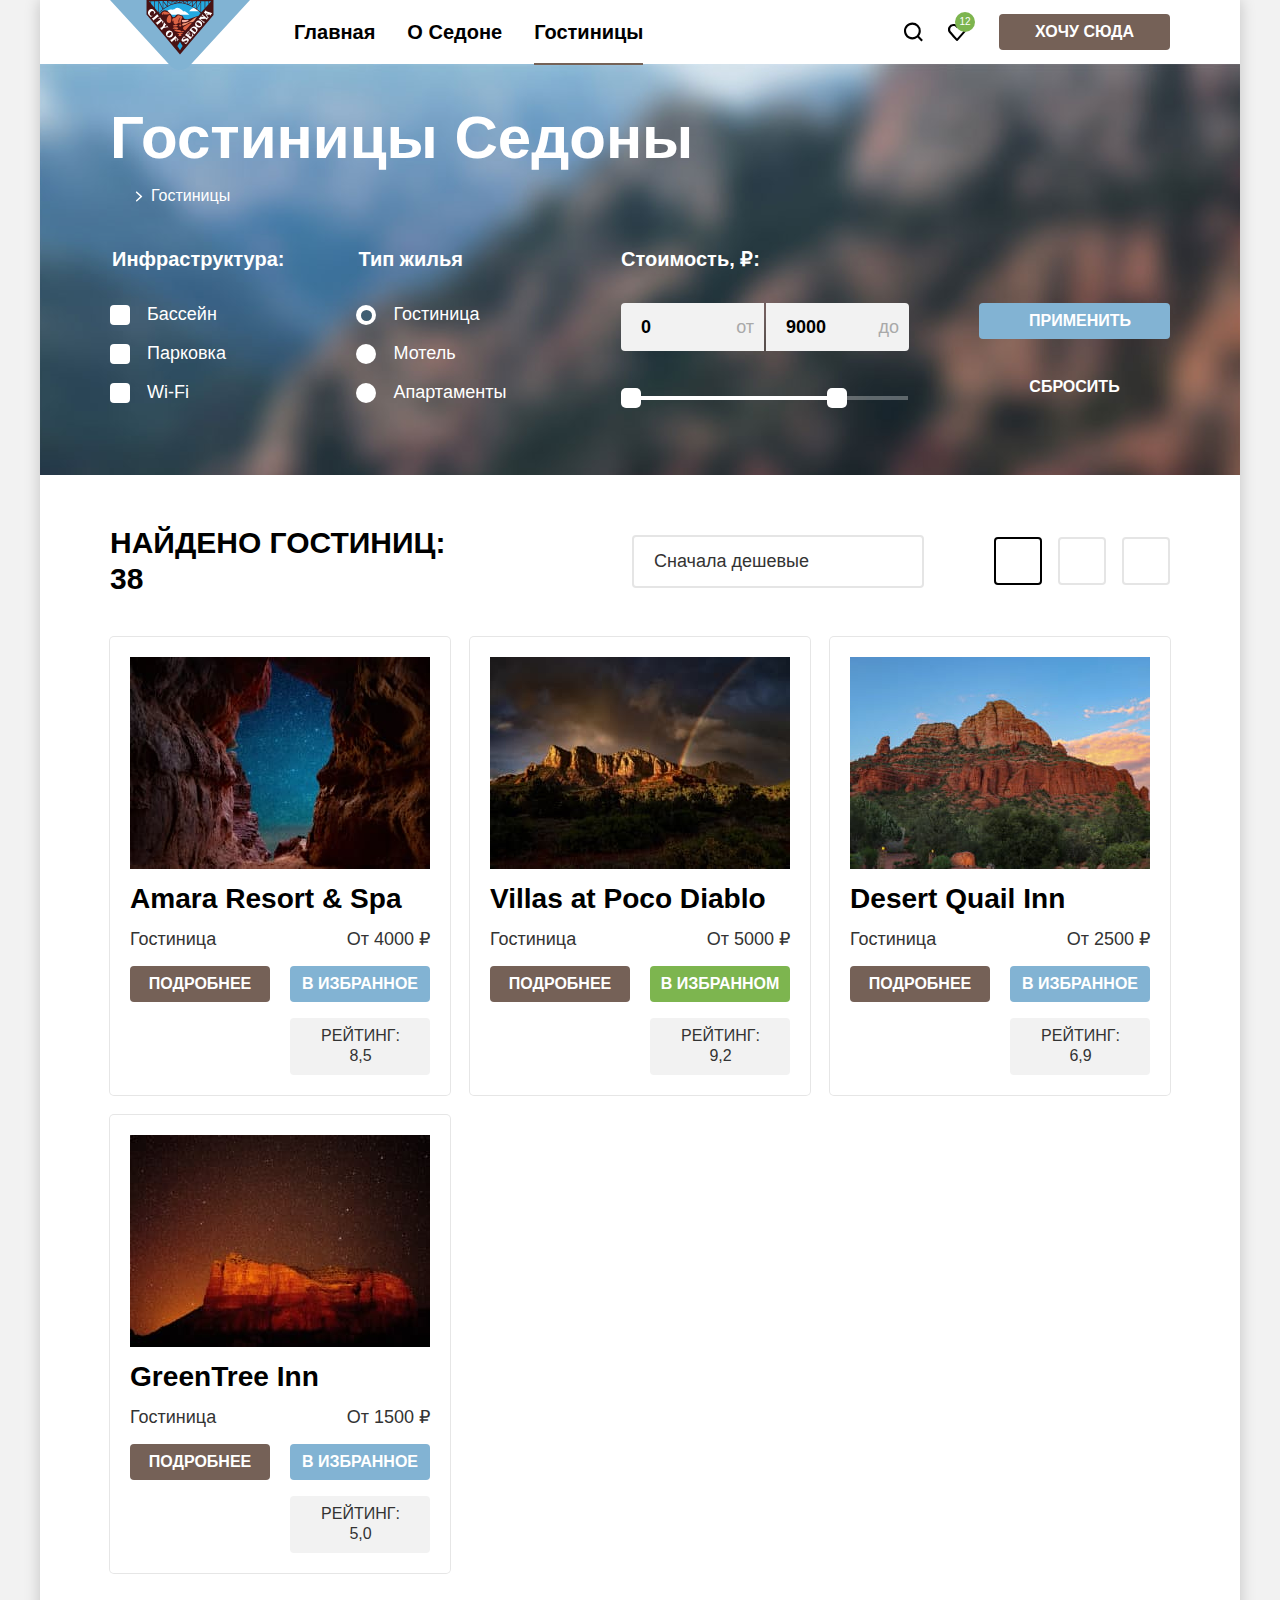
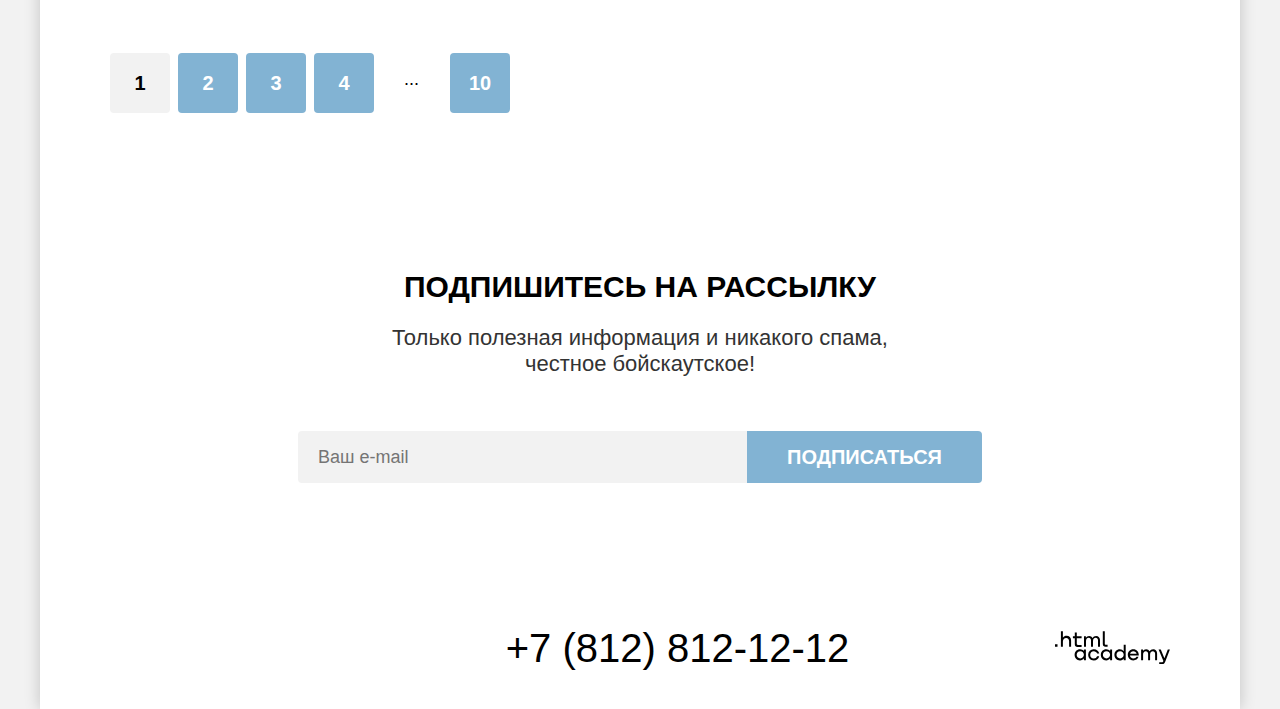
==== commit c2f1ef25: "Завершает верстку всех компонентов" ====
--- a/catalog.html
+++ b/catalog.html
@@ -4,294 +4,285 @@
   <meta charset="utf-8">
   <title>Каталог</title>
   <link rel="stylesheet" href="styles/styles.css">
+  <link rel="icon" href="favicon.ico">
+  <link rel="icon" type="image/png" href="../images/decor-small-icons/favicon.png">
 </head>
 <body>
   <div class="page-container">
     <header class="page-header" data-test="header">
+        <a class="logo" href="index.html">
+          <img class="logo-image" src="images/logo/logo-header.svg" width="140" height="70" alt="логотип сайта Седона">
+        </a>
       <nav class="navigation">
-        <div class="logo-navigation">
-          <a class="logo" href="index.html">
-            <img class="logo-image" src="images/logo/logo-header.svg" width="140" height="70" alt="логотип сайта Седона">
-          </a>
-          <ul class="navigation-list">
-            <li class="navigation-item">
+        <ul class="navigation-list">
+          <li class="navigation-item">
             <a class="navigation-link" href="index.html">Главная</a>
           </li>
-            <li class="navigation-item">
+          <li class="navigation-item">
             <a class="navigation-link" href="#">О Седоне</a>
           </li>
           <li class="navigation-item">
-           <a class="navigation-link navigation-link-current" href="catalog.html" aria-current="page">Гостиницы</a>
-          </li>
-         </ul>
-        </div>
-       <ul class="navigation-user">
-         <li class="navigation-user-item">
-           <a class="navigation-user-link navigation-user-link-search" href="#">
-            <span class="visually-hidden">Поиск</span>
-            </a>
-          </li>
-         <li class="navigation-user-item">
-            <a class="navigation-user-link navigation-user-link-likes" href="#">
-            <span class="visually-hidden">Количество отелей в избранном</span>
-            <span class="likes-number">12</span>
-           </a>
+            <a class="navigation-link current-catalog" href="catalog.html" aria-current="page">Гостиницы</a>
+          </li>
+        </ul>
+        <ul class="navigation-user">
+          <li class="navigation-user-item">
+            <a class="navigation-user-link search-link" href="#">
+              <span class="visually-hidden">Поиск</span>
+            </a>
+          </li>
+          <li class="navigation-user-item">
+            <a class="navigation-user-link favourites-link" href="#">
+              <span class="visually-hidden">Количество отелей в избранном</span>
+              <span class="favourites-number">12</span>
+            </a>
           </li>
           <li class="navigation-user-item">
             <a class="button button-text" href="#">Хочу сюда</a>
           </li>
         </ul>
       </nav>
-  </header>
-  <main class="main main-inner" data-test="main">
-    <div class="filter" data-test="filter">
-      <header class="inner-header">
-        <h1 class="inner-header-title">Гостиницы Седоны</h1>
-        <ul class="breadcrumbs">
-          <li class="breadcrumbs-item">
-            <a class="breadcrumbs-link" href="index.html">
-              <span class="visually-hidden">Главная</span>
-            </a>
-          </li>
-          <li class="breadcrumbs-item">
-            <a class="breadcrumbs-link" href="catalog.html">Гостиницы</a>
-          </li>
-        </ul>
-      </header>
-      <section class="catalog-filter" data-test="catalog-filter">
-        <h2 class="visually-hidden">Подбор жилья с фильтрами</h2>
-        <form class="catalog-form" action="https://echo.htmlacademy.ru" method="get">
-          <fieldset class="catalog-form-group catalog-form-infrastructure">
-            <legend class="catalog-form-title">Инфраструктура:</legend>
-            <ul class="catalog-form-list">
-              <li class="catalog-form-item">
-                <label class="catalog-control">
-                  <input class="catalog-control-input" type="checkbox" name="pool" checked>
-                  Бассейн
-                </label>
-              </li>
-              <li class="catalog-form-item">
-                <label class="catalog-control">
-                  <input class="catalog-control-input" type="checkbox" name="parking" checked>
-                  Парковка
-                </label>
-              </li>
-              <li class="catalog-form-item">
-                <label class="catalog-control">
-                  <input class="catalog-control-input" type="checkbox" name="Wi-Fi">
-                  Wi-Fi
-                </label>
-              </li>
-            </ul>
-          </fieldset>
-          <fieldset class="catalog-form-group catalog-form-housing">
-            <legend class="catalog-form-title">Тип жилья</legend>
-            <ul class="catalog-form-list">
-              <li class="catalog-form-item">
-                <label class="catalog-control">
-                  <input class="catalog-control-input" type="radio" name="catalog-form-group" value="hotel" checked>
-                  Гостиница
-                </label>
-              </li>
-              <li class="catalog-form-item">
-                <label class="catalog-control">
-                  <input class="catalog-control-input" type="radio" name="catalog-form-group" value="motel">
-                  Мотель
-                </label>
-              </li>
-              <li class="catalog-form-item">
-                <label class="catalog-control">
-                  <input class="catalog-control-input" type="radio" name="catalog-form-group" value="apartments">
-                  Апартаменты
-                </label>
-              </li>
-            </ul>
-          </fieldset>
-          <fieldset class="catalog-form-group catalog-form-price">
-            <legend class="filter-title">Стоимость, ₽:</legend>
-            <label class="filter-price" for="price-min">от</label>
-            <input class="price-from" type="number" id="price-min" name="price-min" value="0" placeholder="0">
-            <label class="filter-price" for="price-max">до</label>
-            <input class="price-to" type="number" id="price-max" name="price-max" value="9000" placeholder="9000">
-            <input class="price-range" type="range" id="price" name="price" min="0" max="9000">
-          </fieldset>
-          <div class="catalog-form-button">
-            <button class="button-apply" type="submit">Применить</button>
-            <button class="button-reset" type="reset">Cбросить</button>
+    </header>
+    <main class="main main-inner" data-test="main">
+      <div class="filter" data-test="filter">
+        <header class="inner-header">
+          <h1 class="inner-header-title">Гостиницы Седоны</h1>
+          <ul class="breadcrumbs">
+           <li class="breadcrumbs-item">
+             <a class="breadcrumbs-link breadcrumbs-link-home" href="index.html" aria-current="page">
+               <span class="visually-hidden">Главная</span>
+                </a>
+            </li>
+            <li class="breadcrumbs-item">
+              <a class="breadcrumbs-link breadcrumbs-link-hotels" href="catalog.html">Гостиницы</a>
+            </li>
+          </ul>
+        </header>
+        <section class="catalog-filter" data-test="filter">
+          <h2 class="visually-hidden">Подбор жилья с фильтрами</h2>
+         <form class="catalog-form" action="https://echo.htmlacademy.ru" method="get">
+            <fieldset class="catalog-form-group catalog-form-infrastructure">
+              <legend class="catalog-form-title">Инфраструктура:</legend>
+              <ul class="catalog-form-list">
+                <li class="catalog-form-item">
+                  <label class="catalog-control">
+                    <input class="catalog-control-input" type="checkbox" name="pool" checked>
+                   Бассейн
+                  </label>
+                </li>
+                <li class="catalog-form-item">
+                  <label class="catalog-control">
+                    <input class="catalog-control-input" type="checkbox" name="parking" checked>
+                   Парковка
+                  </label>
+                </li>
+                <li class="catalog-form-item">
+                  <label class="catalog-control">
+                    <input class="catalog-control-input" type="checkbox" name="Wi-Fi">
+                   Wi-Fi
+                  </label>
+                </li>
+              </ul>
+            </fieldset>
+            <fieldset class="catalog-form-group catalog-form-housing">
+              <legend class="catalog-form-title">Тип жилья</legend>
+              <ul class="catalog-form-list">
+                <li class="catalog-form-item">
+                  <label class="catalog-control">
+                    <input class="catalog-control-input" type="radio" name="catalog-form-group" value="hotel" checked>
+                    Гостиница
+                  </label>
+                </li>
+                <li class="catalog-form-item">
+                  <label class="catalog-control">
+                    <input class="catalog-control-input" type="radio" name="catalog-form-group" value="motel">
+                    Мотель
+                 </label>
+                </li>
+                <li class="catalog-form-item">
+                  <label class="catalog-control">
+                    <input class="catalog-control-input" type="radio" name="catalog-form-group" value="apartments">
+                   Апартаменты
+                  </label>
+               </li>
+              </ul>
+            </fieldset>
+            <fieldset class="catalog-form-group catalog-form-price">
+              <legend class="filter-title">Стоимость, ₽:</legend>
+              <div class="filter-price-container">
+                <label class="filter-price price-min" for="price-min">от</label>
+                <input class="price-input price-from" type="number" name="price-min" id="price-min" value="0" placeholder="0">
+                <label class="filter-price price-max" for="price-max">до</label>
+                <input class="price-input price-to" type="number" name="price-max" id="price-max" value="9000" placeholder="9000">
+              </div>
+              <div class="price-range-wrapper">
+                <div class="range-control" style="left: 0; width: 226px;">
+                  <button class="range-toggle toggle-min" type="button">
+                    <span class="visually-hidden">Выбрать минимальную стоимость</span>
+                  </button>
+                  <button class="range-toggle toggle-max" type="button">
+                    <span class="visually-hidden">Выбрать максимальную стоимость</span>
+                  </button>
+                </div>
+              </div>
+            </fieldset>
+            <div class="catalog-form-button">
+              <button class="button-apply" type="submit">Применить</button>
+              <button class="button-reset" type="reset">Cбросить</button>
+            </div>
+          </form>
+        </section>
+      </div>
+      <section class="catalog" data-test="catalog">
+        <div class="catalog-wrapper">
+         <h2 class="catalog-title">Найдено гостиниц: 38</h2>
+         <select class="select-control" aria-label="Сортировка">
+            <option value="cheap">Сначала дешевые</option>
+           <option value="expensive">Сначала дорогие</option>
+           <option value="popular">Cначала популярные</option>
+         </select>
+         <div class="catalog-format">
+            <a class="card-grid-toggle format-card-list" href="#">
+              <span class="visually-hidden">Показать список отелей в виде карточек</span>
+           </a>
+           <a class="card-grid-toggle format-one-card" href="#">
+              <span class="visually-hidden">Показать отели по одной карточке</span>
+            </a>
+            <a class="card-grid-toggle format-list" href="#">
+              <span class="visually-hidden">Показать отели по списку</span>
+            </a>
           </div>
+        </div>
+      <ul class="catalog-card-list">
+        <li class="catalog-card-item">
+         <a class="catalog-card-link" href="#" tabindex="-1">
+           <img class="catalog-card-img" src="images/catalog-cards/amara-squooshed.jpg" width="300" height="212" alt="Вид из пещеры на звездное небо">
+          </a>
+          <a class="catalog-card-link" href="#" tabindex="-1">
+           <h3 class="catalog-card-title">Amara Resort & Spa</h3>
+         </a>
+            <p class="catalog-card-name">Гостиница</p>
+            <p class="catalog-card-price">От 4000 ₽</p>
+            <a class="catalog-card-button" href="#">Подробнее</a>
+            <button class="catalog-card-button card-button-likes" type="button">В избранное</button>
+          <p class="stars four-stars">
+              <span class="visually-hidden">Гостиница 4 звезды</span>
+          </p>
+            <p class="catalog-card-rates">Рейтинг: 8,5</p>
+          </li>
+          <li class="catalog-card-item">
+            <a class="catalog-card-link" href="#" tabindex="-1">
+              <img class="catalog-card-img" src="images/catalog-cards/poco-diablo-squooshed.jpg" width="300" height="212" alt="Горы с пасмурным небом и радугой">
+            </a>
+            <a class="catalog-card-link" href="#" tabindex="-1">
+              <h3 class="catalog-card-title">Villas at Poco Diablo</h3>
+            </a>
+            <p class="catalog-card-name">Гостиница</p>
+            <p class="catalog-card-price">От 5000 ₽</p>
+            <a class="catalog-card-button" href="#">Подробнее</a>
+            <button class="catalog-card-button card-button-in-likes" type="button">В избранном</button>
+            <p class="stars four-stars">
+              <span class="visually-hidden">Гостиница 4 звезды</span>
+            </p>
+            <p class="catalog-card-rates">Рейтинг: 9,2</p>
+          </li>
+          <li class="catalog-card-item">
+            <a class="catalog-card-link" href="#" tabindex="-1">
+              <img class="catalog-card-img" src="images/catalog-cards/desert-inn-squooshed.jpg" width="300" height="212" alt="Красные скалы с деревьями вокруг">
+            </a>
+            <a class="catalog-card-link" href="#" tabindex="-1">
+             <h3 class="catalog-card-title">Desert Quail Inn</h3>
+            </a>
+            <p class="catalog-card-name">Гостиница</p>
+            <p class="catalog-card-price">От 2500 ₽</p>
+            <a class="catalog-card-button" href="#">Подробнее</a>
+            <button class="catalog-card-button card-button-likes" type="button">В избранное</button>
+            <p class="stars three-stars">
+              <span class="visually-hidden">Гостиница 3 звезды</span>
+            </p>
+            <p class="catalog-card-rates">Рейтинг: 6,9</p>
+          </li>
+          <li class="catalog-card-item">
+            <a class="catalog-card-link" href="#" tabindex="-1">
+              <img class="catalog-card-img" src="images/catalog-cards/green-tree-squooshed.jpg" width="300" height="212" alt="Красные скалы и звездное небо">
+            </a>
+            <a class="catalog-card-link" href="#" tabindex="-1">
+              <h3 class="catalog-card-title">GreenTree Inn</h3>
+            </a>
+            <p class="catalog-card-name">Гостиница</p>
+            <p class="catalog-card-price">От 1500 ₽</p>
+            <a class="catalog-card-button" href="#">Подробнее</a>
+            <button class="catalog-card-button card-button-likes" type="button">В избранное</button>
+            <p class="stars two-stars">
+              <span class="visually-hidden">Гостиница 2 звезды</span>
+            </p>
+            <p class="catalog-card-rates">Рейтинг: 5,0</p>
+          </li>
+        </ul>
+        <ul class="pagination">
+          <li class="pagination-item">
+            <a class="pagination-link pagination-current">1</a>
+          </li>
+          <li class="pagination-item">
+            <a class="pagination-link" href="#">2</a>
+          </li>
+          <li class="pagination-item">
+            <a class="pagination-link" href="#">3</a>
+          </li>
+          <li class="pagination-item">
+            <a class="pagination-link" href="#">4</a>
+          </li>
+          <li class="pagination-item-text">
+            <span class="pagination-text">...</span>
+          </li>
+          <li class="pagination-item">
+            <a class="pagination-link" href="#">10</a>
+          </li>
+        </ul>
+      </section>
+      <section class="subscribe subscribe-inner" data-test="subscribe">
+        <h2 class="subscribe-inner-title">Подпишитесь на рассылку</h2>
+        <p class="subscribe-inner-description">Только полезная информация и никакого спама, <br>честное бойскаутское!</p>
+        <form class="subscribe-form" action="https://echo.htmlacademy.ru/" method="post">
+          <label class="visually-hidden" for="subscribe-email">Введите ваш email</label>
+          <input class="email-input" type="email" id="subscribe-email" name="user-email" placeholder="Ваш e-mail">
+          <button class="subscribe-button" type="submit">Подписаться</button>
         </form>
       </section>
-    </div>
-    <section class="catalog" data-test="catalog">
-      <div class="catalog-wrapper">
-        <h2 class="catalog-title">Найдено гостиниц: 38</h2>
-        <select class="select-control" aria-label="Сортировка">
-          <option value="cheap">Сначала дешевые</option>
-          <option value="expensive">Сначала дорогие</option>
-          <option value="popular">Cначала популярные</option>
-        </select>
-        <div class="catalog-format">
-          <a class="card-grid-toggle card-grid-toggle-current" href="#">
-            <svg width="16" height="14" viewBox="0 0 16 14" fill="none" xmlns="http://www.w3.org/2000/svg">
-            <g clip-path="url(#a)" fill="#000"><path d="M4 0H0v6h4V0ZM16 0h-4v6h4V0ZM10 0H6v6h4V0ZM4 8H0v6h4V8ZM16 8h-4v6h4V8ZM10 8H6v6h4V8Z"/>
-            </g><defs><clipPath id="a"><path fill="#fff" d="M0 0h16v14H0z"/></clipPath></defs></svg>
-            <span class="visually-hidden">Показать список отелей в виде карточек</span>
-          </a>
-          <a class="card-grid-toggle" href="#">
-            <svg width="16" height="14" viewBox="0 0 16 14" fill="none" xmlns="http://www.w3.org/2000/svg">
-            <path d="M16 12H0v2h16v-2ZM14 2v6H2V2h12Zm2-2H0v10h16V0Z" fill="#000"/></svg>
-            <span class="visually-hidden">Показать отели по одной карточке</span>
-          </a>
-          <a class="card-grid-toggle button-format-list" href="#">
-            <svg width="16" height="14" viewBox="0 0 16 14" fill="none" xmlns="http://www.w3.org/2000/svg">
-            <path d="M2 0H0v2h2V0ZM16 0H4v2h12V0ZM2 4H0v2h2V4ZM16 4H4v2h12V4ZM2 8H0v2h2V8ZM16 8H4v2h12V8ZM2 12H0v2h2v-2ZM16 12H4v2h12v-2Z" fill="#000"/></svg>
-            <span class="visually-hidden">Показать отели по списку</span>
-          </a>
-        </div>
-      </div>
-    <ul class="catalog-card-list">
-      <li class="catalog-card-item">
-        <a class="catalog-card-link" href="#" tabindex="-1">
-          <img class="catalog-card-img" src="images/catalog-cards/amara-squooshed.jpg" width="300" height="212" alt="Вид из пещеры на звездное небо">
-        </a>
-        <a class="catalog-card-link" href="#" tabindex="-1">
-          <h3 class="catalog-card-title">Amara Resort & Spa</h3>
-        </a>
-          <p class="catalog-card-name">Гостиница</p>
-          <p class="catalog-card-price">От 4000 ₽</p>
-          <a class="catalog-card-button" href="#">Подробнее</a>
-          <button class="catalog-card-button card-button-likes" type="button">В избранное</button>
-        <p class="stars four-stars">
-            <span class="visually-hidden">Гостиница 4 звезды</span>
-        </p>
-          <p class="catalog-card-rates">Рейтинг: 8,5</p>
+    </main>
+    <footer class="page-footer" data-test="footer">
+      <div class="footer-container">
+      <section class="socials">
+        <h2 class=" visually-hidden">Соцсети</h2>
+     <ul class="social-list">
+        <li class="social-item">
+         <a class="social-link link-vk" href="#">
+           <span class="visually-hidden">Вконтакте</span>
+          </a>
         </li>
-        <li class="catalog-card-item">
-          <a class="catalog-card-link" href="#" tabindex="-1">
-            <img class="catalog-card-img" src="images/catalog-cards/poco-diablo-squooshed.jpg" width="300" height="212" alt="Горы с пасмурным небом и радугой">
-          </a>
-          <a class="catalog-card-link" href="#" tabindex="-1">
-            <h3 class="catalog-card-title">Villas at Poco Diablo</h3>
-          </a>
-          <p class="catalog-card-name">Гостиница</p>
-          <p class="catalog-card-price">От 5000 ₽</p>
-          <a class="catalog-card-button" href="#">Подробнее</a>
-          <button class="catalog-card-button card-button-in-likes" type="button">В избранном</button>
-          <p class="stars four-stars">
-            <span class="visually-hidden">Гостиница 4 звезды</span>
-          </p>
-          <p class="catalog-card-rates">Рейтинг: 9,2</p>
+       <li class="social-item">
+         <a class="social-link link-telegram" href="#">
+           <span class="visually-hidden">Телеграм</span>
+          </a>
         </li>
-        <li class="catalog-card-item">
-          <a class="catalog-card-link" href="#" tabindex="-1">
-            <img class="catalog-card-img" src="images/catalog-cards/desert-inn-squooshed.jpg" width="300" height="212" alt="Красные скалы с деревьями вокруг">
-          </a>
-          <a class="catalog-card-link" href="#" tabindex="-1">
-            <h3 class="catalog-card-title">Desert Quail Inn</h3>
-          </a>
-          <p class="catalog-card-name">Гостиница</p>
-          <p class="catalog-card-price">От 2500 ₽</p>
-          <a class="catalog-card-button" href="#">Подробнее</a>
-          <button class="catalog-card-button card-button-likes" type="button">В избранное</button>
-          <p class="stars three-stars">
-            <span class="visually-hidden">Гостиница 3 звезды</span>
-          </p>
-          <p class="catalog-card-rates">Рейтинг: 6,9</p>
-        </li>
-        <li class="catalog-card-item">
-          <a class="catalog-card-link" href="#" tabindex="-1">
-            <img class="catalog-card-img" src="images/catalog-cards/green-tree-squooshed.jpg" width="300" height="212" alt="Красные скалы и звездное небо">
-           </a>
-          <a class="catalog-card-link" href="#" tabindex="-1">
-            <h3 class="catalog-card-title">GreenTree Inn</h3>
-          </a>
-          <p class="catalog-card-name">Гостиница</p>
-          <p class="catalog-card-price">От 1500 ₽</p>
-          <a class="catalog-card-button" href="#">Подробнее</a>
-          <button class="catalog-card-button card-button-likes" type="button">В избранное</button>
-          <p class="stars two-stars">
-            <span class="visually-hidden">Гостиница 2 звезды</span>
-          </p>
-          <p class="catalog-card-rates">Рейтинг: 5,0</p>
+        <li class="social-item">
+          <a class="social-link link-youtube" href="#">
+            <span class="visually-hidden">Ютуб</span>
+          </a>
         </li>
       </ul>
-      <ul class="pagination">
-        <li class="pagination-item">
-          <a class="pagination-link pagination-current">1</a>
-        </li>
-        <li class="pagination-item">
-          <a class="pagination-link" href="#">2</a>
-        </li>
-        <li class="pagination-item">
-          <a class="pagination-link" href="#">3</a>
-        </li>
-        <li class="pagination-item">
-          <a class="pagination-link" href="#">4</a>
-        </li>
-        <li class="pagination-item-text">
-          <span class="pagination-text">...</span>
-        </li>
-        <li class="pagination-item">
-          <a class="pagination-link" href="#">10</a>
-        </li>
-      </ul>
-    </section>
-    <section class="subscribe subscribe-inner" data-test="subscribe">
-      <h2 class="subscribe-inner-title">Подпишитесь на рассылку</h2>
-      <p class="subscribe-inner-description">Только полезная информация и никакого спама, <br>честное бойскаутское!</br></p>
-      <form class="subscribe-form" action="https://echo.htmlacademy.ru/" method="post">
-        <label class="visually-hidden" for="subscribe-email">Введите ваш email</label>
-        <input class="email-input" type="email" id="subscribe-email" name="user-email" placeholder="Ваш e-mail">
-        <button class="subscribe-button" type="submit">Подписаться</button>
-      </form>
-    </section>
-  </main>
-  <footer class="page-footer" data-test="footer">
-    <div class="footer-container">
-    <section class="socials">
-      <h2 class=" visually-hidden">Соцсети</h2>
-    <ul class="social-list">
-      <li class="social-item">
-        <a class="social-link social-vk" href="#">
-          <svg class="social-icon social-vk" aria-hidden="true" focusable="false" width="25" height="15" viewBox="0 0 25 15" fill="none" xmlns="http://www.w3.org/2000/svg">
-            <path fill-rule="evenodd" clip-rule="evenodd" d="M24.12 1.8c.16-.54 0-.94-.8-.94H20.7c-.67
-            0-.98.34-1.15.73 0 0-1.33 3.2-3.22 5.27-.61.6-.9.8-1.23.8-.16 0-.41-.2-.41-.75v-5.1c0-.66-.19-.95-.74-.95H9.82c-.42 0-.67.3-.67.59 0 .62.95.76 1.04 2.51v3.8c0 .83-.15.98-.48.98-.9 0-3.06-3.2-4.34-6.88-.25-.72-.5-1-1.18-1H1.57c-.75 0-.9.34-.9.73 0 .68.89 4.07 4.14 8.55 2.17 3.06 5.23
-            4.72 8 4.72 1.68 0 1.88-.37 1.88-1v-2.32c0-.74.16-.88.7-.88.38 0 1.05.19 2.6 1.66 1.79 1.75 2.08 2.54 3.08 2.54h2.63c.75 0 1.12-.37.9-1.1-.23-.72-1.08-1.77-2.2-3.02-.62-.71-1.54-1.48-1.82-1.86-.39-.5-.28-.71 0-1.15 0 0 3.2-4.42 3.54-5.93Z" fill="#83B3D3"/></svg>
-          <span class="visually-hidden">Вконтакте</span>
-        </a>
-      </li>
-      <li class="social-item">
-        <a class="social-link social-telegram" href="#">
-          <svg class="social-icon social-telegram" aria-hidden="true" focusable="false" width="18" height="16" viewBox="0 0 18 16" fill="none" xmlns="http://www.w3.org/2000/svg">
-            <path d="M16.79.1.84 6.25c-1.09.43-1.08 1.04-.2 1.31l4.1 1.28 9.47-5.98c.44-.27.85-.12.52.18L7.05
-            9.96l-.28 4.22c.41 0 .6-.19.83-.41l1.99-1.93 4.13 3.05c.77.42 1.31.2 1.5-.7l2.72-12.8c.28-1.12-.43-1.62-1.16-1.3Z" fill="#83B3D3"/></svg>
-          <span class="visually-hidden">Телеграм</span>
-        </a>
-      </li>
-      <li class="social-item">
-        <a class="social-link social-youtube" href="#">
-          <svg class="social-icon social-youtube" aria-hidden="true" focusable="false" width="24" height="17" viewBox="0 0 22 17" fill="none" xmlns="http://www.w3.org/2000/svg">
-            <path d="M18.6 0H3.18C1.31 0 0 1.6 0 3.4v10.1C0 15.4 1.31 17 3.17 17h15.66c1.64 0 3.17-1.6
-            3.17-3.4V3.4C21.78 1.6 20.47 0 18.6 0ZM7.67 12.54V4.46L15 8.5l-7.33 4.04Z" fill="#83B3D3"/></svg>
-          <span class="visually-hidden">Ютуб</span>
-        </a>
-      </li>
-    </ul>
-    </section>
-    <section class="contacts">
-    <h2 class="visually-hidden">Контакты</h2>
-    <address class="contacts-address">
-      <a class="contacts-address-phone" href="tel:+78128121212">+7 (812) 812-12-12</a>
-    </address>
-    </section>
-    <section class="logo-academy">
-    <h2 class="visually-hidden">Сделано в HTML academy</h2>
-    <a class="logo-academy-link" href="https://htmlacademy.ru/">
-      <img class="logo-academy-image" src="images/logo/html-academy-inscript.svg" width="115" height="33" alt="Логотип html academy">
-    </a>
-    </section>
+      </section>
+      <section class="contacts">
+      <h2 class="visually-hidden">Контакты</h2>
+      <address class="contacts-address">
+        <a class="contacts-address-phone" href="tel:+78128121212">+7 (812) 812-12-12</a>
+      </address>
+      </section>
+      <a class="developer-link" href="https://htmlacademy.ru/">
+        <span class="visually-hidden">Сделано в HTML academy</span>
+      </a>
+      </div>
+    </footer>
     </div>
-  </footer>
-  </div>
 </body>
 </html>
--- a/styles/styles.css
+++ b/styles/styles.css
@@ -25,10 +25,6 @@
   margin: 0 auto;
 }
 
-.main {
-  flex-grow: 1;
-}
-
 .page-container {
   display: flex;
   flex-direction: column;
@@ -39,118 +35,154 @@
   box-shadow: 0 0 15px rgba(0, 0, 0, 0.2);
 }
 
+.page-header {
+  position: relative;
+  display: flex;
+  box-sizing: border-box;
+  width: 100%;
+  padding: 0 70px;
+  margin: 0;
+}
+
+.logo {
+  display: inline-block;
+  margin-bottom: -8px;
+  line-height: 0;
+}
+
 .navigation {
-  width: 100%;
-  display: flex;
-  justify-content: space-between;
-  margin: 0;
-  padding: 0 70px;
-  box-sizing: border-box;
-}
-
-.logo-navigation {
-  display: flex;
-}
-
-.logo {
-  margin-right: 30px;
-  z-index: 1;
+  display: flex;
+  width: 892px;
+  margin-left: auto;
 }
 
 .navigation-list {
   display: flex;
   flex-wrap: wrap;
-  width: 400px;
+  max-width: 464px;
+  margin: 0;
   padding: 0;
-  margin: 0;
   list-style-type: none;
 }
 
+.navigation-user {
+  display: flex;
+  flex-wrap: wrap;
+  max-width: 370px;
+  margin: 0;
+  padding: 0;
+  margin-left: auto;
+  list-style-type: none;
+}
+
 .navigation-link {
   display: block;
   padding: 20px 16px;
-  font-weight: 700;
   font-size: 20px;
   line-height: 24px;
-  text-align: left;
+  font-weight: 700;
   color: #000000;
-  background-color: #FFFFFF;
   text-decoration: none;
 }
 
-.navigation-item {
-  list-style-type: none;
-}
-
-.navigation-user {
-  display: flex;
-  flex-wrap: wrap;
-  justify-content: end;
+.navigation-link-current {
+  position: relative;
+}
+
+.navigation-link-current[aria-current="page"]::after {
+  position: absolute;
+  content: "";
+  height: 2px;
+  right: 16px;
+  bottom: -1px;
+  left:16px;
+  background-color: #756257;
+}
+
+.current-catalog {
+  position: relative;
+}
+
+.current-catalog[aria-current="page"]::after {
+  position: absolute;
+  content: "";
+  height: 2px;
+  right: 16px;
+  bottom: -1px;
+  left:16px;
+  background-color: #756257;
+}
+
+.navigation-user-link {
+  position: relative;
+  display: flex;
+  justify-content: center;
   align-items: center;
-  padding: 0;
-  margin: 0;
-}
-
-.navigation-user-link {
-  display: block;
-  margin: 5px;
-  padding: 12px 22px;
-  text-decoration: none;
-  color: #000000;
-  position: relative;
-}
-
-.navigation-user.navigation-user-link {
   min-width: 44px;
   min-height: 64px;
-}
-
-.navigation-user-item{
-  list-style-type: none;
-  margin-right: 20x;
-}
-
-.navigation-user-link-search {
-  background-image: url('../images/decor-small-icons/search-icon.svg');
-  background-repeat: no-repeat;
-  background-position: center;
-  background-size: 20px;
-  top: 0;
-  right: 0;
-  left: 0;
-  bottom: 0;
-  margin: auto;
-  padding: 12px 22px;
-}
-
-.navigation-user-link-likes {
-  background-image: url('../images/decor-small-icons/likes-icon.svg');
-  background-repeat: no-repeat;
-  background-position: center;
-  background-size: 20px;
-  top: 0;
-  right: 0;
-  left: 0;
-  bottom: 0;
-  margin: auto;
-  padding: 12px 22px;
-}
-
-.likes-number {
-  display: block;
+  text-decoration: none;
+}
+
+.favourites-number {
+  position: absolute;
+  top: 12px;
+  left: 20px;
+  display: block;
+  min-width: 12px;
+  padding: 5px 4px;
+  text-align: center;
+  font-size: 10px;
+  line-height: 10px;
+  font-weight: 400;
+  color: #FFFFFF;
+  background-color: #7DB54F;
+  border-radius: 10px;
+}
+
+.favourites-link:has(.favourites-number:hover) {
+  opacity: 0.6;
+}
+
+.favourites-link:has(.favourites-number:active) {
+  opacity: 0.3;
+}
+
+.search-link::before {
+  display: inline-block;
+  content: "";
   width: 20px;
   height: 20px;
-  background: #7DB54F;
-  border-radius: 10px;
-  font-family: inherit;
-  font-style: normal;
-  font-weight: 400;
-  font-size: 10px;
-  line-height: 10px;
-  text-align: center;
-  color: #FFFFFF;
-  box-sizing: border-box;
-  padding-top: 5px;
+  -webkit-mask: url("../images/decor-small-icons/search-icon.svg");
+          mask: url("../images/decor-small-icons/search-icon.svg");
+  -webkit-mask-repeat: no-repeat;
+          mask-repeat: no-repeat;
+  -webkit-mask-size: contain;
+          mask-size: contain;
+  background-color: #000000;
+}
+
+.search-link:hover::before,
+.favourites-link:hover::before {
+  background-color: #756157;
+}
+
+.search-link:active::before,
+.heart-link:active::before {
+  background-color: #7561574D;
+}
+
+.favourites-link::before {
+  display: inline-block;
+  content: "";
+  width: 18px;
+  height: 17px;
+  -webkit-mask: url("../images/decor-small-icons/likes-icon.svg");
+          mask: url("../images/decor-small-icons/likes-icon.svg");
+  -webkit-mask-repeat: no-repeat;
+          mask-repeat: no-repeat;
+  -webkit-mask-size: contain;
+          mask-size: contain;
+  background-color: #000000;
 }
 
 .button {
@@ -161,6 +193,21 @@
   line-height: 20px;
   font-family: inherit;
   padding: 8px 50px;
+}
+
+.button:hover,
+.button:focus {
+  background-color: #615048;
+}
+
+.button:active {
+  background: #756157;
+  color: #FFFFFF4D;
+}
+
+.button:disabled {
+  background: #E5E5E5;
+  pointer-events: none;
 }
 
 .button-text {
@@ -172,11 +219,11 @@
   border-radius: 4px;
   margin: 14px 0 14px 20px;
   margin-left: 20px;
+  padding: 8px 36px;
 }
 
 .main {
   flex-grow: 1;
-  margin-top: -10px;
 }
 
 .welcome {
@@ -184,25 +231,22 @@
   flex-direction: column;
   justify-content: center;
   align-items: center;
-  background-image: url(../images/main/background-welcome.jpg);
-  background-size: cover;
+  background-image: url("../images/main/welcome-decor.svg"), url("../images/main/background-welcome.jpg");
+  background-position: bottom;
   background-repeat: no-repeat;
-  background-color: #D4E5EF;
+  background-color: #82B3D3;
   min-height: 485px;
   width: 100%;
 }
 
 .welcome-image {
   display: block;
+  margin-bottom: 30px;
 }
 
 .advantages-lead {
   width: 1200px;
-  display: flex;
-  flex-direction: column;
-  margin: 69px auto 25px auto;
-  justify-content: center;
-  align-items: center;
+  margin: 69px 5px 25px 5px;
   font-weight: 700;
   font-size: 30px;
   line-height: 36px;
@@ -223,7 +267,6 @@
 .advantages-list {
   display: grid;
   grid-template-columns: repeat(3, 1fr);
-  width: 100%;
   margin: 0;
   padding: 0;
   list-style-type: none;
@@ -234,9 +277,7 @@
   flex-direction: column;
   justify-content: center;
   align-items: center;
-  width: 400px;
-  height: 100%;
-  padding: 112px 85px;
+  padding: 103px 84px;
   box-sizing: border-box;
 }
 
@@ -247,6 +288,19 @@
   text-align: center;
   text-transform: uppercase;
   max-width: 175px;
+  margin: 0 0 30px 0;
+  position: relative;
+}
+
+.advantages-title::before {
+  content: "";
+  position: absolute;
+  display: block;
+  width: 60px;
+  bottom: -30px;
+  left: 50%;
+  transform: translateX(-50%);
+  border-bottom: 2px solid rgba(0, 0, 0, 0.3);
 }
 
 .advantages-description {
@@ -254,7 +308,7 @@
   font-weight: 400;
   line-height: 21px;
   text-align: center;
-  max-width: 230px;
+  margin: 30px 0 0 0;
 }
 
 .advantages-image {
@@ -266,16 +320,14 @@
   display: flex;
   flex-direction: column;
   padding: 102px 85px;
-  width: 400px;
   align-items: center;
+  justify-content: center;
 }
 
 .advantages-item-dark {
   background-color: #82B3D3;
   color: #FFFFFF;
   display: flex;
-  padding: 0;
-  margin: 0;
   grid-column: 1 / -1;
 }
 
@@ -294,25 +346,28 @@
   color:#FFFFFF;
   text-transform: uppercase;
   text-align: center;
-  padding: 0;
-  margin: 0 0 62px 0;
+  margin: 0 0 30px 0;
   max-width: 175px;
+  font-size: 24px;
+  position: relative;
+}
+
+.advantages-title-dark::before {
+  content: "";
+  position: absolute;
+  display: block;
+  width: 60px;
+  height: 2px;
+  bottom: -30px;
+  left: 50%;
+  transform: translateX(-50%);
+  border-bottom: 2px solid rgba(255, 255, 255, 0.3);
 }
 
 .advantages-dark-description {
   color: #FFFFFF;
-  padding: 0;
-  margin: 0;
-  text-align: center;
-}
-
-.advantages-container {
-  display: flex;
-  flex-direction: column;
-  padding: 102px 85px;
-  width: 400px;
-  align-items: center;
-
+  margin: 30px 0 0 0;
+  text-align: center;
 }
 
 .advantages-light {
@@ -362,10 +417,11 @@
   flex-direction: column;
   width: 400px;
   margin: 0;
-  padding: 81px 85px;
+  padding: 181px 81px 85px 81px;
   box-sizing: border-box;
   align-items: center;
   text-align: center;
+  position:relative;
 }
 
 .services-item-title {
@@ -388,6 +444,44 @@
   line-height: 21px;
   text-align: center;
   margin: 0;
+}
+
+.services-housing::before {
+  content: '';
+  display: block;
+  width: 75px;
+  height: 72px;
+  position: absolute;
+  top: 81px;
+  left: 50%;
+  transform: translateX(-50%);
+  background-image: url("../images/decor-small-icons/housing-icon.svg");
+  background-repeat: no-repeat;
+  background-position: center;
+}
+
+.services-food::before {
+  content: '';
+  display: block;
+  width: 75px;
+  height: 72px;
+  position: absolute;
+  top: 81px;
+  background-image: url("../images/decor-small-icons/food-icon.svg");
+  background-repeat: no-repeat;
+  margin-left: -15px;
+}
+
+.services-souveniers::before {
+  content: '';
+  display: block;
+  width: 75px;
+  height: 77px;
+  position: absolute;
+  top: 81px;
+  background-image: url("../images/decor-small-icons/souveniers-icon.svg");
+  background-repeat: no-repeat;
+  margin-left: 25px;
 }
 
 .search {
@@ -478,10 +572,30 @@
   color: #FFFFFF;
   background: #82B3D3;
   border-radius: 0 4px 4px 0;
-  align-items: flex-start;
   border-style: none;
-  padding: 8px 50px;
+  padding: 8px 30px;
   cursor: pointer;
+  min-width: 235px;
+  max-width: 290px;
+  justify-content: center;
+}
+
+.subscribe-button:hover {
+  background-color: #68a2ca;
+}
+
+.subscribe-button:focus {
+  background-color: #68a2ca;
+}
+
+.subscribe-button:active {
+  background-color: #82b3d3;
+  color: rgba(255, 255, 255, 0.3)
+}
+
+.subscribe-button:disabled {
+  background-color: #e5e5e5;
+  pointer-events: none;
 }
 
 .subscribe-title {
@@ -490,6 +604,8 @@
   line-height: 36px;
   text-align: center;
   text-transform: uppercase;
+  margin: 0;
+  margin-bottom: 20px;
 }
 
 .subscribe-description {
@@ -497,20 +613,8 @@
   font-weight: 400;
   line-height: 26px;
   text-align: center;
-}
-
-.contacts-address-phone {
-  font-style: normal;
-  font-size: 40px;
-  font-weight: 400;
-  line-height: 40px;
-  color:#000000;
-  text-align: center;
-  text-decoration-line: none;
-}
-
-.main-inner {
-  flex-grow: 1;
+  margin: 0;
+  margin-bottom: 54px;
 }
 
 .filter {
@@ -518,7 +622,7 @@
   color: #FFFFFF;
   background-size: cover;
   background-repeat: no-repeat;
-  background-color: #D4E5EF;
+  background-color: #82B3D3;
   padding: 35px 70px 70px 70px;
   margin: 0;
   }
@@ -528,25 +632,17 @@
   font-weight: 700;
   line-height: 78px;
   text-align: left;
-  margin: 0 auto;
+  margin: 0;
+  margin-bottom: 8px;
 }
 
 .breadcrumbs {
   display: flex;
-  margin: 0 0 40px 0;
+  margin: 0 0 30px 0;
   padding: 0;
   color: #FFFFFF;
   list-style-type: none;
-}
-
-.breadcrumbs-link {
-  min-width: 31px;
-  min-height: 20px;
-  font-size: 16px;
-  line-height: 21px;
-  display: block;
-  color: inherit;
-  text-decoration: none;
+  gap: 20px;
 }
 
 .breadcrums-item {
@@ -556,16 +652,48 @@
   line-height: 26px;
   list-style-type: none;
   text-align: left;
-  background-image: url('../images/decor-small-icons/breadcrumbs-arrow.svg');
+}
+
+.breadcrumbs-item:not(:last-child)::after {
+  position: relative;
+  display: block;
+  content: "";
+  top: -15px;
+  width: 10px;
+  height: 11px;
+  left: 25px;
+  background-image: url("../images/decor-small-icons/breadcrumbs-arrow.svg");
   background-repeat: no-repeat;
-  background-position: center;
-  background-size: 8px 20px;
-  top: 0;
-  right: 0;
-  left: 0;
-  bottom: 0;
-  margin: auto;
-  padding: 7px 5px;
+}
+
+.breadcrumbs-link {
+  font-size: 16px;
+  line-height: 21px;
+  display: block;
+  color: inherit;
+  text-decoration: none;
+}
+
+.breadcrumbs-link-hotels:hover,
+.breadcrumbs-link-hotels:focus,
+.breadcrumbs-link-hotels:active {
+  opacity: 0.6;
+}
+
+.breadcrumbs-link-home {
+  display: block;
+  width: 21px;
+  height: 21px;
+  mask-image: url("../images/decor-small-icons/home-breadcrumb-icon.svg");
+  mask-repeat: no-repeat;
+  mask-position: left;
+  background-color: #FFFFFF;
+}
+
+.breadcrumbs-link-home:hover,
+.breadcrumbs-link-home:focus,
+.breadcrumbs-link-home:active {
+  opacity: 0.6;
 }
 
 .catalog-form {
@@ -573,18 +701,18 @@
   width: 1060px;
   margin: 0 auto;
   padding: 0;
+  gap: 70px;
 }
 
 .catalog-form-group {
-  display: flex;
   border: none;
   padding: 0;
   margin: 0;
+  box-sizing: border-box;
 }
 
 .catalog-form-infrastructure {
   width: 151px;
-  margin-right: 70px;
 }
 
 .catalog-form-title {
@@ -606,25 +734,88 @@
 .catalog-control {
   font-size: 18px;
   line-height: 23px;
+  cursor: pointer;
+}
+
+.catalog-control-input {
+  padding: 0;
+  margin: 0;
+  margin-right: 12px;
+  cursor: pointer;
+  appearance: none;
+  display: inline-flex;
+  align-items: center;
+  justify-content: center;
+  vertical-align: middle;
+  width: 20px;
+  height: 20px;
+  background-color: #ffffff;
+  border-radius: 4px;
+  position: relative;
+}
+
+.catalog-control-input[type="checkbox"]:checked::before {
+  content: "";
+  position: absolute;
+  display: block;
+  width: 13px;
+  height: 10px;
+  top: 5px;
+  left: 4px;
+  background-image: url("../images/decor-small-icons/check-mark.svg");
+  background-position: center;
+  background-repeat: no-repeat;
+}
+
+.catalog-control-input[type="radio"] {
+  border-radius: 50%;
+}
+
+.catalog-control-input[type="radio"]:checked::before {
+  content: "";
+  display: block;
+  width: 11px;
+  height: 11px;
+  text-align: center;
+  background-color: rgba(63, 94, 114, 1);
+  border-radius: 50%;
+}
+
+.catalog-control:has(.catalog-control-input:disabled) {
+  opacity: 30%;
+  pointer-events: none;
+}
+
+.catalog-control:hover {
+  opacity: 0.6;
 }
 
 .catalog-form-housing {
-  width: 151px;
-  margin-right: 140px;
+  min-width: 151px;
   }
 
+.catalog-form-price {
+  margin: 0;
+  margin-left: auto;
+  padding: 0;
+  border-style: none;
+}
+
 .filter-title {
-  margin: 0 0 32px 0;
+  display: block;
+  box-sizing: border-box;
+  margin: 0;
+  padding: 0;
   font-size: 20px;
   line-height: 24px;
   font-weight: 700;
-}
-
-.catalog-form-price {
-  display: flex;
-  flex-direction: column;
-  width: 288px;
-  margin-right: 70px;
+  margin-bottom: 32px;
+}
+
+.filter-price-container {
+  display: grid;
+  grid-template-columns: 143px 143px;
+  gap: 2px;
 }
 
 .filter-price {
@@ -633,11 +824,47 @@
   line-height: 24px;
   text-align: right;
   color: #A9A9A9;
+  background-color: transparent;
+  text-transform: lowercase;
+  justify-self: end;
+  align-self: center;
+  margin-right: 10px;
+  box-sizing: border-box;
+}
+
+.price-input {
+  cursor: pointer;
+  box-sizing: border-box;
+  display: block;
+  color: #000000;
+  background-color: #f2f2f2;
+  font-family: inherit;
+  font-size: 18px;
+  line-height: 24px;
+  font-weight: 700;
+  width: 143px;
+  height: 48px;
+  padding: 0;
+  padding-inline: 20px 40px;
+  border: none;
+  border-radius: 4px 0 0 4px;
+}
+
+input::-webkit-outer-spin-button,
+input::-webkit-inner-spin-button {
+  -webkit-appearance: none;
+  margin: 0;
+}
+
+.price-min {
+  grid-row: 1/-1;
+  grid-column: 1 / 2;
+  z-index: 1;
 }
 
 .price-from {
   font-family: inherit;
-  color:#000000;
+  color: #000000;
   font-size: 18px;
   font-weight: 700;
   line-height: 24px;
@@ -646,6 +873,8 @@
   border-style: none;
   width: 143px;
   height: 48px;
+  grid-row: 1 / -1;
+  grid-column: 1 / 2;
 }
 
 .price-to {
@@ -659,11 +888,53 @@
   border-style: none;
   width: 143px;
   height: 48px;
-}
-
-.price-range {
+  grid-row: 1/-1;
+  grid-column: 2 / 3;
+}
+
+.price-max {
+  grid-row: 1/-1;
+  grid-column: 2 / 3;
+  z-index: 1;
+}
+
+.price-range-wrapper {
+  margin-top: 45px;
+  position: relative;
   width: 287px;
+  height: 4px;
+  background-color: rgba(255, 255, 255, 0.3);
+}
+
+.range-control {
+  position: absolute;
+  height: 4px;
+  border-radius: 4px;
+  background-color: #ffffff;
+}
+
+.range-toggle {
+  position: absolute;
+  top: 50%;
+  transform: translate(0, -50%);
+  width: 20px;
   height: 20px;
+  border: none;
+  border-radius: 5px;
+  background-color: #ffffff;
+  cursor: pointer;
+}
+
+.range-toggle:active {
+  border: 2px solid #83B3D3;
+  }
+
+.toggle-min {
+  left: 0;
+}
+
+.toggle-max {
+  right: 0;
 }
 
 .catalog-form-button {
@@ -673,9 +944,6 @@
   width: 191px;
   padding: 56px 0 0 0;
   font-family: inherit;
-  color: #333333;
-  border-width: 2px;
-  border-color: #E5E5E5;
   border-radius: 4px;
   cursor: pointer;
 }
@@ -694,6 +962,24 @@
   border-style: none;
   padding: 8px 50px;
 }
+
+.button-apply:hover {
+  background-color: #68a2ca;
+}
+
+.button-apply:focus {
+  background-color: #68a2ca;
+}
+
+.button-apply:active {
+  background-color: #82b3d3;
+  color: rgba(255, 255, 255, 0.3)
+}
+
+.button-apply:disabled {
+  background-color: #e5e5e5;
+}
+
 
 .button-reset {
   font-family: inherit;
@@ -709,18 +995,25 @@
   padding: 8px 50px;
 }
 
+.button-reset:hover {
+  opacity: 0.6;
+}
+
+.button-reset:active {
+  background-color: transparent;
+  color: #FFFFFF4D;
+}
+
+.button-reset:disabled {
+  background-color: transparent;
+  opacity: 0.1;
+}
+
 .visually-hidden {
   position: fixed;
   transform: scale(0);
 }
 
-.catalog-form-title {
-  font-size: 20px;
-  font-weight: 700;
-  line-height: 24px;
-  text-align: left;
-}
-
 .catalog {
   width: 100%;
   padding: 50px 70px 60px;
@@ -731,6 +1024,7 @@
   display: flex;
   align-items: center;
   margin-bottom: 40px;
+  flex-grow: 1;
 }
 
 .catalog-title {
@@ -760,6 +1054,22 @@
   margin-right: 70px;
   padding: 14px 20px;
   background-color: #FFFFFF;
+  -webkit-appearance: none;
+  -moz-appearance: none;
+  appearance: none;
+  background-image: url("../images/decor-small-icons/select-arrow.svg");
+  background-repeat: no-repeat;
+  background-position: right 20px center;
+}
+
+.select-control:hover {
+  border: 2px solid #68a2ca;
+}
+
+.select-control:disabled {
+  pointer-events: none;
+  border: 2px solid rgba(0, 0, 0, 0.3);
+  color: rgba(0, 0, 0, 0.3);
 }
 
 .catalog-format {
@@ -784,14 +1094,37 @@
   padding: 14px 12px;
 }
 
-.card-grid-toggle-current {
-  box-sizing: border-box;
+.card-grid-toggle:active,
+.card-grid-toggle:hover {
   border: 2px solid #000000;
+}
+
+.format-card-list {
+  box-sizing: border-box;
   border-radius: 4px;
   padding: 14px 12px;
-}
-
-.button-format-list {
+  background-image: url("../images/decor-small-icons/show-as-card.svg");
+  background-repeat: no-repeat;
+  background-position: center;
+  border: 2px solid #000000;
+}
+
+.format-one-card {
+  box-sizing: border-box;
+  border-radius: 4px;
+  padding: 14px 12px;
+  background-image: url("../images/decor-small-icons/show-each-card.svg");
+  background-repeat: no-repeat;
+  background-position: center;
+}
+
+.format-list {
+  box-sizing: border-box;
+  border-radius: 4px;
+  padding: 14px 12px;
+  background-image: url("../images/decor-small-icons/show-as-list.svg");
+  background-repeat: no-repeat;
+  background-position: center;
   margin: 0;
 }
 
@@ -805,8 +1138,8 @@
 
 .catalog-card-item {
   display: grid;
-  grid-template-columns: repeat(2, 140px);
-  grid-template-rows: 1fr;
+  grid-template-columns: repeat(2, 1fr);
+  grid-template-rows: min-content 1fr;
   padding: 20px;
   box-shadow: 0 0 0 1px #E6E6E6;
   gap: 16px 20px;
@@ -868,6 +1201,20 @@
   text-align: center;
 }
 
+.catalog-card-button:hover,
+.catalog-card-button:focus {
+  background-color: #615048;
+}
+
+.catalog-card-button:active {
+  background: #756157;
+  color: #FFFFFF4D;
+}
+
+.catalog-card-button:disabled {
+  background-color: #e5e5e5;
+}
+
 .card-button-likes {
   font-family: inherit;
   background-color: #82B3D3;
@@ -880,13 +1227,65 @@
   align-self: center;
 }
 
+.card-button-likes:hover,
+.card-button-likes:focus {
+  background-color: #68A2CA;
+}
+
+.card-button-likes:active {
+  background-color: #82B3D3;
+  color: #FFFFFF4D;
+}
+
+.card-button-likes:disabled {
+  background: #E5E5E5;
+}
+
 .card-button-in-likes {
   background-color: #7DB54F;
 }
 
+.card-button-in-likes:hover,
+.card-button-in-likes:focus {
+  background-color: #6C9E42;
+}
+
+.card-button-in-likes:active {
+  background-color: #7DB54F;
+  color: #FFFFFF4D;
+}
+
+.card-button-in-likes:disabled {
+  background: #E5E5E5;
+}
+
 .stars {
-  max-width: 140px;
-  max-height: 37px;
+  width: 140px;
+  background-image: url("../images/decor-small-icons/stars.svg");
+  display: block;
+  margin: 0;
+  min-height: 18px;
+  background-repeat: no-repeat;
+}
+
+.five-stars {
+  background-position: 0;
+}
+
+.four-stars {
+  background-position: -24px;
+}
+
+.three-stars {
+  background-position: -45px;
+}
+
+.two-stars {
+  background-position: -70px;
+}
+
+.one-star {
+  background-position: -96px;
 }
 
 .catalog-card-rates {
@@ -936,6 +1335,16 @@
   box-sizing: border-box;
 }
 
+.pagination-link:not(.pagination-current):active {
+  background: rgba(130, 179, 211, 1);
+  color: #FFFFFF4D;
+}
+
+.pagination-link:not(.pagination-current):hover,
+.pagination-link:not(.pagination-current):focus {
+  background-color: rgba(104, 162, 202, 1);
+}
+
 .pagination-text {
   display: block;
   color: #000000;
@@ -972,12 +1381,6 @@
   margin: 0 0 54px 0;
 }
 
-.subscribe-form {
-  display: grid;
-  grid-template-columns: 1fr auto;
-  width: 684px;
-}
-
 .page-footer {
   width: 1200px;
   margin: 0 auto;
@@ -993,34 +1396,465 @@
 
 .social-list {
   display: flex;
+  flex-wrap: wrap;
   margin: 0;
   padding: 0;
   width: 190px;
   align-items: center;
 }
 
+.social-link {
+  display: block;
+  min-width: 47px;
+  min-height: 40px;
+}
+
+
 .social-item {
   list-style-type: none;
 }
 
-.social-icon {
-  fill: #83B3D3;
+.link-vk::before {
+  display: inline-block;
+  content: "";
+  width: 24px;
+  height: 14px;
+  -webkit-mask: url("../images/decor-small-icons/social-vk.svg");
+          mask: url("../images/decor-small-icons/social-vk.svg");
+  -webkit-mask-repeat: no-repeat;
+          mask-repeat: no-repeat;
+  -webkit-mask-size: contain;
+          mask-size: contain;
+  background-color: #83b3d3;
+}
+
+.link-telegram::before {
+  display: inline-block;
+  content: "";
+  width: 18px;
+  height: 16px;
+  -webkit-mask: url("../images/decor-small-icons/social-telegram.svg");
+          mask: url("../images/decor-small-icons/social-telegram.svg");
+  -webkit-mask-repeat: no-repeat;
+          mask-repeat: no-repeat;
+  -webkit-mask-size: contain;
+          mask-size: contain;
+  background-color: #83b3d3;
+}
+
+.link-youtube::before {
+  display: inline-block;
+  content: "";
+  width: 22px;
+  height: 17px;
+  -webkit-mask: url("../images/decor-small-icons/social-youtube.svg");
+          mask: url("../images/decor-small-icons/social-youtube.svg");
+  -webkit-mask-repeat: no-repeat;
+          mask-repeat: no-repeat;
+  background-color: #83b3d3;
+}
+
+.link-vk:hover::before,
+.link-telegram:hover::before,
+.link-youtube:hover::before,
+.link-vk:focus::before,
+.link-telegram:focus::before,
+.link-youtube:focus::before{
+  background-color: #68a2ca;
+}
+
+
+
+.contacts-address-phone {
+  font-style: normal;
+  font-size: 40px;
+  font-weight: 400;
+  line-height: 40px;
+  color:#000000;
+  text-align: center;
+  text-decoration-line: none;
+}
+
+.contacts-address-phone:hover,
+.contacts-address-phone:focus {
+  color: #756157;
+}
+
+.contacts-address-phone:active {
+  color: #7561574D;
+}
+
+.developer {
+  width: 115px;
+  display: block;
+  margin: 0;
+}
+
+.developer-link::before {
+  display: inline-block;
+  content: "";
+  margin-top: 4px;
+  width: 115px;
+  height: 33px;
+  -webkit-mask: url("../images/logo/html-academy-inscript.svg");
+          mask: url("../images/logo/html-academy-inscript.svg");
+  -webkit-mask-repeat: no-repeat;
+          mask-repeat: no-repeat;
+  background-color: #000000;
+}
+
+.developer-link:hover::before,
+.developer-link:focus::before {
+  background-color: #756157;
+}
+
+.developer-link:active::before {
+  background-color: rgba(117, 97, 87, 0.3);
+}
+
+
+.modal-container {
+  position: fixed;
+  top: 0;
+  left: 0;
+  width: 100%;
+  height: 100%;
+  background-color: rgba(242, 242, 242, 0.8);
+  display: flex;
+  padding: 50px;
+  z-index: 2;
+}
+
+.modal-container-close {
+  display: none;
+}
+
+.modal {
   position: relative;
-  margin: 13px 10px;
-}
-
-.contacts-address-phone {
-  font-size: 40px;
-  line-height: 40px;
-  text-align: center;
+  margin: auto;
+  background-color: #FFFFFF;
+  box-shadow: 0 25px 50px 0 #00000026;
+  border-radius: 30px;
+}
+
+.modal-content {
+  max-width: 720px;
+  box-sizing: border-box;
+  color: #000000;
+  margin: auto;
+  background-color: #ffffff;
+  box-shadow: 0 25px 50px 0 rgba(0, 0, 0, 0.15);
+  border-radius: 30px;
+  padding: 64px 70px 64px 70px;
+}
+
+.modal-close-button {
+  position: absolute;
+  right: 52px;
+  top: 64px;
+  display: flex;
+  width: 52px;
+  height: 52px;
+  background-color: #F2F2F2;
+  border: none;
+  border-radius: 50%;
+  cursor: pointer;
+}
+
+.modal-close-button::before {
+  content: "";
+  width: 14px;
+  height: 14px;
+  margin: auto;
+  -webkit-mask: url("../images/decor-small-icons/close-sign.svg");
+          mask: url("../images/decor-small-icons/close-sign.svg");
+  -webkit-mask-repeat: no-repeat;
+          mask-repeat: no-repeat;
+  background-color: #000000;
+  -webkit-mask-size: 100%;
+          mask-size: 100%;
+}
+
+.modal-close-button:hover,
+.modal-close-button:focus {
+  background-color: #E6E6E6;
+}
+
+.modal-close-button:active {
+  background-color: #E6E6E6;
+}
+
+.modal-close-button:active::before {
+  opacity: 0.3;
+}
+
+.modal-close-button:disabled{
+  opacity: 20%;
+  pointer-events: none;
+}
+
+.modal-title {
+  margin: 0 0 64px 0;
+  padding-right: 40px;
+  font-size: 30px;
+  line-height: 36px;
+  font-weight: 700;
+  text-transform: uppercase;
+}
+
+.modal-form {
+  display: grid;
+  grid-template-columns: repeat(2, 1fr);
+  gap: 23px 83px;
+  width: 577px;
+}
+
+.form-group {
+  display: grid;
+  grid-template-columns: 122px 1fr;
+  gap: 4px 15px;
+  margin: 0;
+}
+
+.form-group-fill {
+  grid-column: 1 / -1;
+}
+
+.modal-form-label {
+  display: inline-block;
+  margin: 12px 0 0 0;
+  font-weight: 700;
+  font-size: 20px;
+  line-height: 24px;
+}
+
+.form-group {
+  position: relative;
+}
+
+.modal-form-input {
+  box-sizing: border-box;
+  width: 100%;
+  padding: 12px 20px;
+  font: inherit;
+  font-weight: 700;
+  line-height: 24px;
+  font-size: 18px;
+  color: #000000;
+  background-image: url("../images/decor-small-icons/calendar.svg");
+  background-repeat: no-repeat;
+  background-size: 20px 20px;
+  background-position: 400px 14px;
+  background-color: #F2F2F2;
+  border: none;
+  border-radius: 4px;
+  cursor: pointer;
+}
+
+.date-input {
+  padding-right: 60px;
+}
+
+.date-input:hover,
+.date-input:focus {
+  background-color: #E6E6E6;
+}
+
+.date-input:disabled{
+  opacity: 20%;
+  pointer-events: none;
+}
+
+.caution {
+  grid-column: 2 / -1;
+  margin: 0;
+  padding-left: 20px;
+  font-size: 16px;
+  line-height: 21px;
+}
+
+.caution-error {
+  color:  #FF5757;
+}
+
+.quantity-container {
+  position: relative;
+  box-sizing: border-box;
+  display: flex;
+  justify-content: space-between;
+  align-items: center;
+  width: 110px;
+  background-color: #f2f2f2;
+  border-radius: 4px
+}
+
+.quantity-input {
+  box-sizing: border-box;
+  font-family: inherit;
+  text-align: center;
+  width: 110px;
+  padding: 14px 40px 14px 40px;
+  font-weight: 700;
+  font-size: 18px;
+  line-height: 20px;
+  background-color: #f2f2f2;
+  border: none;
+  border-radius: 4px;
+  cursor: pointer;
+  -webkit-appearance: textfield;
+          appearance: textfield;
+}
+
+.quantity-button {
+  border: none;
+  cursor: pointer;
+  display: flex;
+  justify-content: center;
+  align-items: center;
+  padding: 0;
+  border-radius: 4px;
+  background-color: #f2f2f2;
+}
+
+.quantity-button:focus {
+  opacity: 1;
+}
+
+.quantity-button-less {
+  position: absolute;
+  left: 10px;
+  width: 20px;
+  height: 20px;
+  background-image: url("../images/decor-small-icons/minus-sign.svg");
+  background-color: transparent;
+  background-repeat: no-repeat;
+}
+
+.quantity-button:hover {
+  opacity: 1;
+}
+
+.quantity-button:active {
+  opacity: 0.3;
+}
+
+.quantity-button:disabled {
+  opacity: 0.3;
+  pointer-events: none;
+}
+
+.quantity-input::-webkit-outer-spin-button,
+.quantity-input::-webkit-inner-spin-button {
+  margin: 0;
+  -webkit-appearance: none;
+          appearance: none;
+}
+
+.quantity-input:hover {
+  background-color: #E6E6E6;
+}
+
+
+.quantity-button-more {
+  position: absolute;
+  right: 10px;
+  width: 20px;
+  height: 20px;
+  background-image: url("../images/decor-small-icons/plus-sign.svg");
+  background-color: transparent;
+  background-repeat: no-repeat;
+}
+
+.group-kids {
+  position: relative;
+  display: flex;
+  align-items: center;
+}
+
+.label-kids {
+  max-width: 56px;
+  font-weight: 700;
+}
+
+.tooltip-toggle {
+  position: absolute;
+  top: 10px;
+  left: 64px;
+  display: flex;
+  width: 26px;
+  height: 26px;
+  background-color: #83B3D3;
+  border: none;
+  border-radius: 50%;
+  cursor: pointer;
+}
+
+
+.tooltip-toggle::before {
+  content: "";
+  width: 2px;
+  height: 12px;
+  margin: auto;
+  -webkit-mask: url("../images/decor-small-icons/tooltip.svg");
+          mask: url("../images/decor-small-icons/tooltip.svg");
+  -webkit-mask-repeat: no-repeat;
+          mask-repeat: no-repeat;
+  background-color: #FFFFFF;
+  -webkit-mask-size: 100%;
+          mask-size: 100%;
+}
+
+.tooltip-text {
+  position: absolute;
+  top: 52px;
+  left: -51px;
+  box-sizing: border-box;
+  min-height: 143px;
+  min-width: 256px;
+  padding: 21px 18px 22px 22px;
+  font-size: 16px;
+  font-family: inherit;
+  line-height: 20px;
+  color: #FFFFFF;
+  background-color: #333333;
+  border-radius: 10px;
+  box-shadow: 0 15px 30px 0 #0000004D;
+  display: none;
+}
+
+
+.tooltip-text::after {
+  position: absolute;
+  content: "";
+  top: -9px;
+  left: 119px;
+  display: inline-block;
+  width: 19px;
+  height: 9px;
+  background: url("../images/decor-small-icons/tooltip-triangle.svg") no-repeat;
+}
+
+.tooltip-toggle:hover + .tooltip-text,
+.tooltip-tooltip:focus + .tooltip-text {
+  display: block;
+}
+
+.button-modal {
+  display: inline-block;
+  grid-column: 1 / -1;
+  min-height: 60px;
+  margin-top: 24px;
+  padding: 18px 34px;
+  font-size: 20px;
+  line-height: 24px;
+  font-weight: 700;
   text-decoration: none;
-  color: #000000;
-  width: 331px;
-  margin: 0
-}
-
-.logo-academy {
-  width: 115px;
-  display: block;
-  margin: 0;
-}
+  text-align: center;
+  text-transform: uppercase;
+  font-family: inherit;
+  border: none;
+  border-radius: 10px;
+  cursor: pointer;
+  background-color: #83B3D3;
+  color: #ffffff;
+}
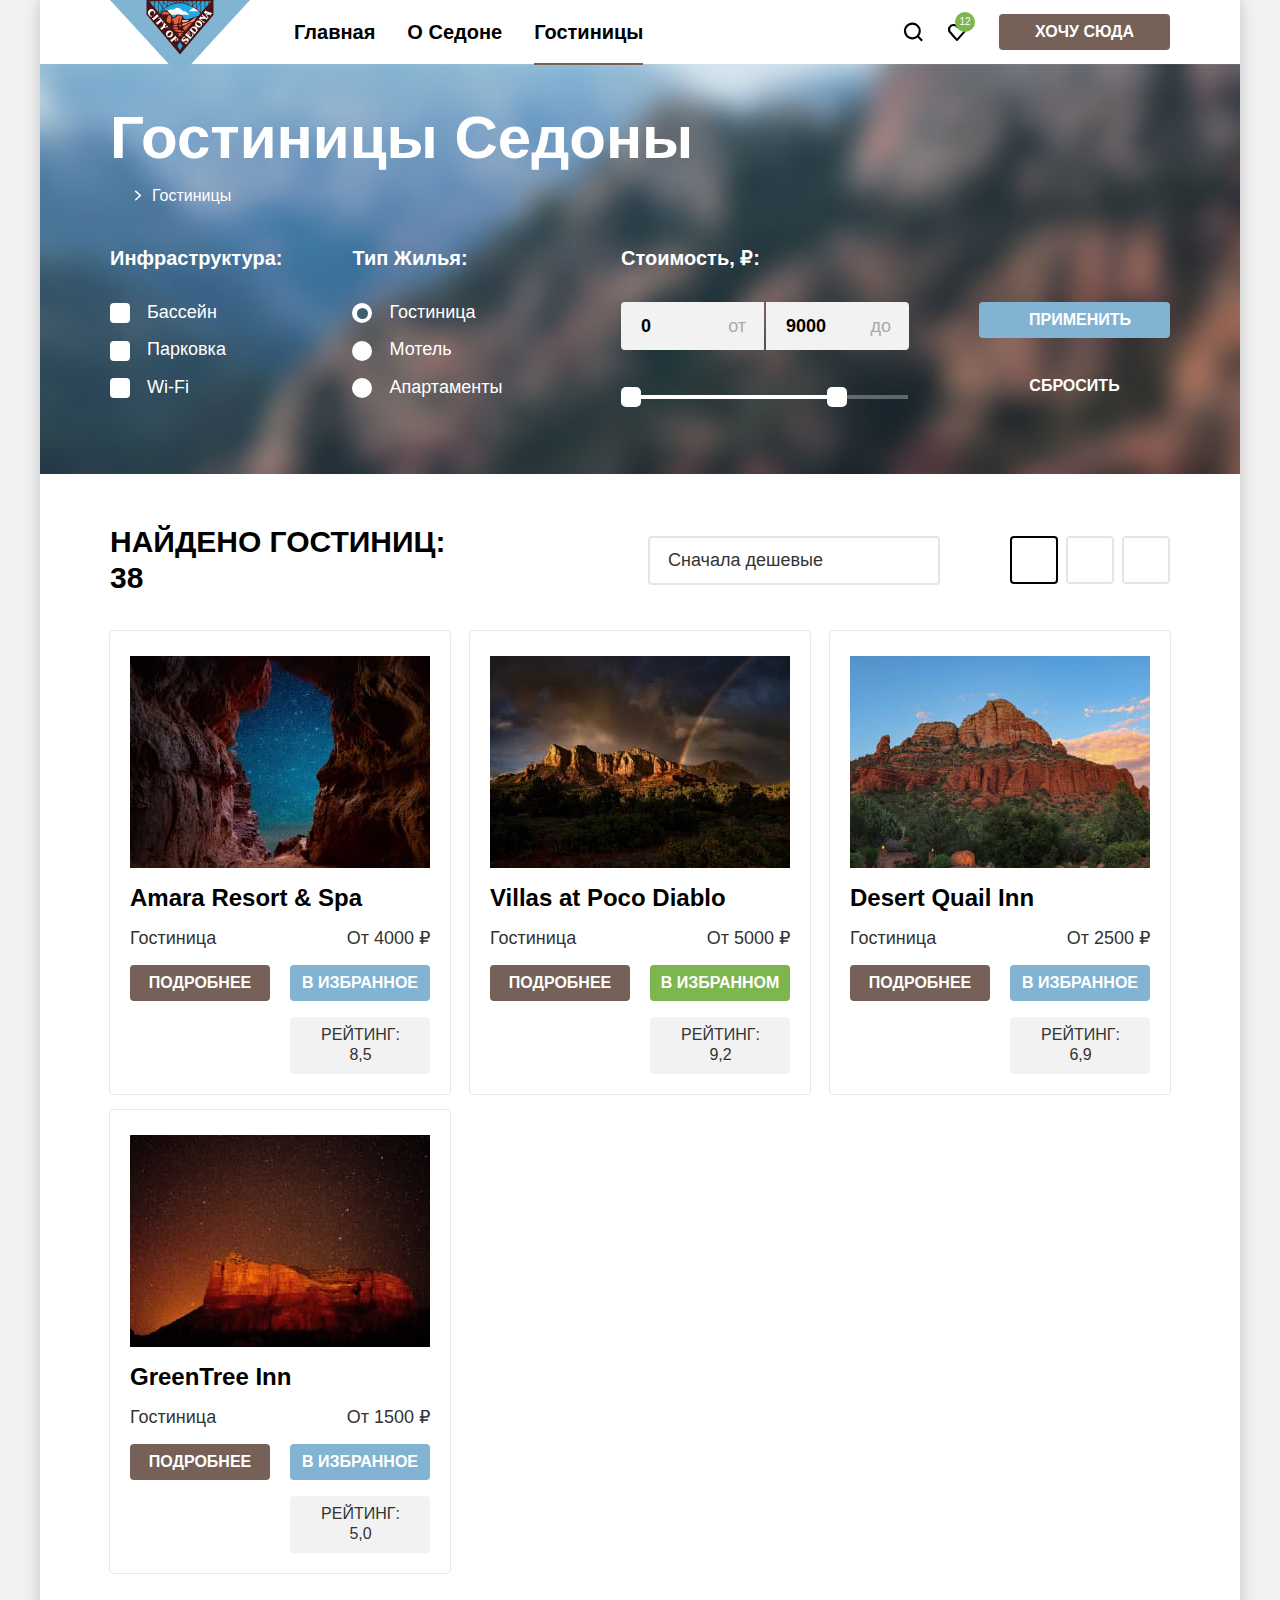
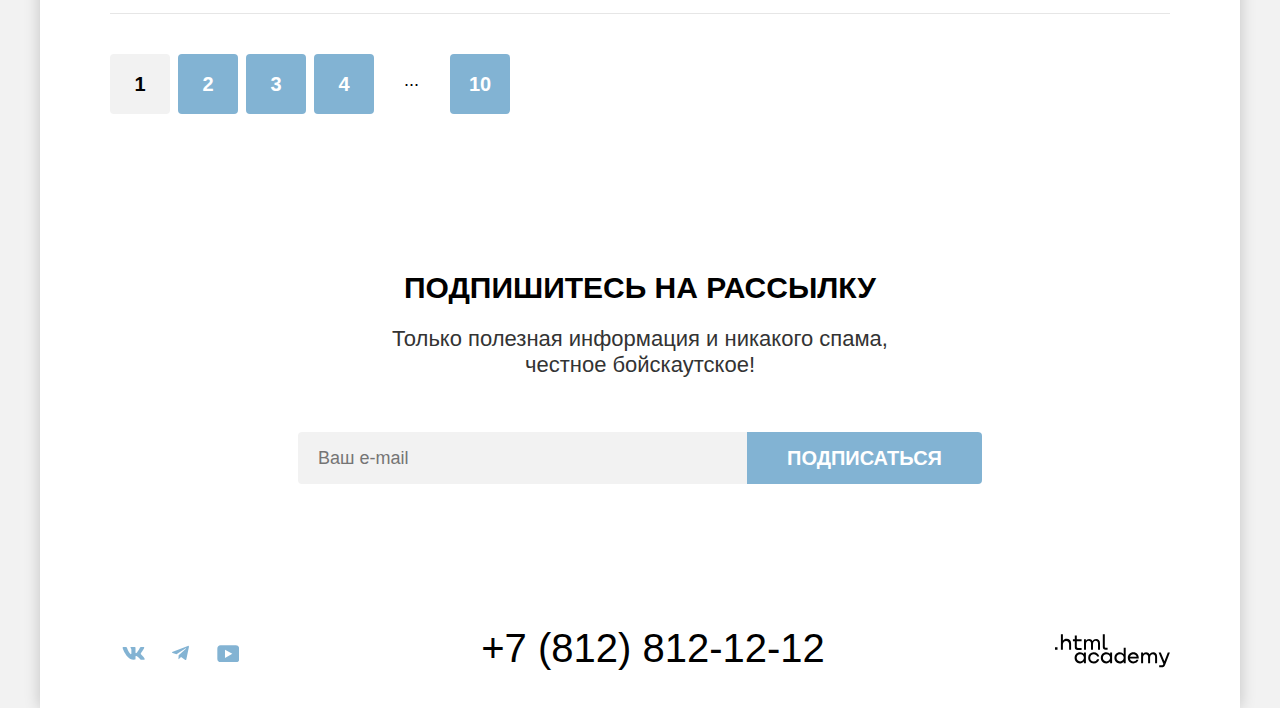
==== commit e3a7a9fc: "Исправляет ошибки в кодгайде" ====
--- a/catalog.html
+++ b/catalog.html
@@ -5,14 +5,14 @@
   <title>Каталог</title>
   <link rel="stylesheet" href="styles/styles.css">
   <link rel="icon" href="favicon.ico">
-  <link rel="icon" type="image/png" href="../images/decor-small-icons/favicon.png">
+  <link rel="icon" type="image/png" href="images/decor-small-icons/favicon.png">
 </head>
 <body>
   <div class="page-container">
     <header class="page-header" data-test="header">
-        <a class="logo" href="index.html">
-          <img class="logo-image" src="images/logo/logo-header.svg" width="140" height="70" alt="логотип сайта Седона">
-        </a>
+      <a class="logo" href="index.html">
+        <img class="logo-image" src="images/logo/logo-header.svg" width="140" height="70" alt="логотип сайта Седона">
+      </a>
       <nav class="navigation">
         <ul class="navigation-list">
           <li class="navigation-item">
@@ -60,7 +60,7 @@
         </header>
         <section class="catalog-filter" data-test="filter">
           <h2 class="visually-hidden">Подбор жилья с фильтрами</h2>
-         <form class="catalog-form" action="https://echo.htmlacademy.ru" method="get">
+          <form class="catalog-form" action="https://echo.htmlacademy.ru" method="get">
             <fieldset class="catalog-form-group catalog-form-infrastructure">
               <legend class="catalog-form-title">Инфраструктура:</legend>
               <ul class="catalog-form-list">
@@ -85,7 +85,7 @@
               </ul>
             </fieldset>
             <fieldset class="catalog-form-group catalog-form-housing">
-              <legend class="catalog-form-title">Тип жилья</legend>
+              <legend class="catalog-form-title">Тип Жилья:</legend>
               <ul class="catalog-form-list">
                 <li class="catalog-form-item">
                   <label class="catalog-control">
@@ -135,17 +135,17 @@
       </div>
       <section class="catalog" data-test="catalog">
         <div class="catalog-wrapper">
-         <h2 class="catalog-title">Найдено гостиниц: 38</h2>
-         <select class="select-control" aria-label="Сортировка">
+          <h2 class="catalog-title">Найдено гостиниц: 38</h2>
+          <select class="select-control" aria-label="Сортировка">
             <option value="cheap">Сначала дешевые</option>
-           <option value="expensive">Сначала дорогие</option>
-           <option value="popular">Cначала популярные</option>
-         </select>
-         <div class="catalog-format">
+            <option value="expensive">Сначала дорогие</option>
+            <option value="popular">Cначала популярные</option>
+          </select>
+          <div class="catalog-format">
             <a class="card-grid-toggle format-card-list" href="#">
               <span class="visually-hidden">Показать список отелей в виде карточек</span>
-           </a>
-           <a class="card-grid-toggle format-one-card" href="#">
+             </a>
+            <a class="card-grid-toggle format-one-card" href="#">
               <span class="visually-hidden">Показать отели по одной карточке</span>
             </a>
             <a class="card-grid-toggle format-list" href="#">
@@ -153,21 +153,21 @@
             </a>
           </div>
         </div>
-      <ul class="catalog-card-list">
-        <li class="catalog-card-item">
-         <a class="catalog-card-link" href="#" tabindex="-1">
-           <img class="catalog-card-img" src="images/catalog-cards/amara-squooshed.jpg" width="300" height="212" alt="Вид из пещеры на звездное небо">
-          </a>
-          <a class="catalog-card-link" href="#" tabindex="-1">
-           <h3 class="catalog-card-title">Amara Resort & Spa</h3>
-         </a>
+        <ul class="catalog-card-list">
+          <li class="catalog-card-item">
+            <a class="catalog-card-link" href="#" tabindex="-1">
+              <img class="catalog-card-img" src="images/catalog-cards/amara-squooshed.jpg" width="300" height="212" alt="Вид из пещеры на звездное небо">
+            </a>
+            <a class="catalog-card-link" href="#" tabindex="-1">
+              <h3 class="catalog-card-title">Amara Resort & Spa</h3>
+            </a>
             <p class="catalog-card-name">Гостиница</p>
             <p class="catalog-card-price">От 4000 ₽</p>
             <a class="catalog-card-button" href="#">Подробнее</a>
             <button class="catalog-card-button card-button-likes" type="button">В избранное</button>
-          <p class="stars four-stars">
+            <p class="stars four-stars">
               <span class="visually-hidden">Гостиница 4 звезды</span>
-          </p>
+            </p>
             <p class="catalog-card-rates">Рейтинг: 8,5</p>
           </li>
           <li class="catalog-card-item">
@@ -191,7 +191,7 @@
               <img class="catalog-card-img" src="images/catalog-cards/desert-inn-squooshed.jpg" width="300" height="212" alt="Красные скалы с деревьями вокруг">
             </a>
             <a class="catalog-card-link" href="#" tabindex="-1">
-             <h3 class="catalog-card-title">Desert Quail Inn</h3>
+              <h3 class="catalog-card-title">Desert Quail Inn</h3>
             </a>
             <p class="catalog-card-name">Гостиница</p>
             <p class="catalog-card-price">От 2500 ₽</p>
@@ -244,45 +244,60 @@
         <h2 class="subscribe-inner-title">Подпишитесь на рассылку</h2>
         <p class="subscribe-inner-description">Только полезная информация и никакого спама, <br>честное бойскаутское!</p>
         <form class="subscribe-form" action="https://echo.htmlacademy.ru/" method="post">
-          <label class="visually-hidden" for="subscribe-email">Введите ваш email</label>
-          <input class="email-input" type="email" id="subscribe-email" name="user-email" placeholder="Ваш e-mail">
+          <label class="visually-hidden" for="email-id">Введите ваш email</label>
+          <input class="email-input" type="email" name="user-email" placeholder="Ваш e-mail" id="email-id" required>
           <button class="subscribe-button" type="submit">Подписаться</button>
         </form>
       </section>
     </main>
     <footer class="page-footer" data-test="footer">
       <div class="footer-container">
-      <section class="socials">
-        <h2 class=" visually-hidden">Соцсети</h2>
-     <ul class="social-list">
-        <li class="social-item">
-         <a class="social-link link-vk" href="#">
-           <span class="visually-hidden">Вконтакте</span>
-          </a>
-        </li>
-       <li class="social-item">
-         <a class="social-link link-telegram" href="#">
-           <span class="visually-hidden">Телеграм</span>
-          </a>
-        </li>
-        <li class="social-item">
-          <a class="social-link link-youtube" href="#">
-            <span class="visually-hidden">Ютуб</span>
-          </a>
-        </li>
-      </ul>
-      </section>
-      <section class="contacts">
-      <h2 class="visually-hidden">Контакты</h2>
-      <address class="contacts-address">
-        <a class="contacts-address-phone" href="tel:+78128121212">+7 (812) 812-12-12</a>
-      </address>
-      </section>
-      <a class="developer-link" href="https://htmlacademy.ru/">
-        <span class="visually-hidden">Сделано в HTML academy</span>
-      </a>
+        <section class="socials">
+          <h2 class=" visually-hidden">Соцсети</h2>
+          <ul class="social-list">
+            <li class="social-item">
+              <a class="social-link link-vk" href="#">
+                <span class="visually-hidden">Вконтакте</span>
+              </a>
+            </li>
+            <li class="social-item">
+              <a class="social-link link-telegram" href="#">
+                <span class="visually-hidden">Телеграм</span>
+              </a>
+            </li>
+            <li class="social-item">
+              <a class="social-link link-youtube" href="#">
+                <span class="visually-hidden">Ютуб</span>
+              </a>
+            </li>
+          </ul>
+        </section>
+        <section class="contacts">
+          <h2 class="visually-hidden">Контакты</h2>
+          <address class="contacts-address">
+            <a class="contacts-address-phone" href="tel:+78128121212">+7 (812) 812-12-12</a>
+          </address>
+        </section>
+        <a class="developer-link" href="https://htmlacademy.ru/">
+          <span class="visually-hidden">Сделано в HTML academy</span>
+          <svg width="115" height="34" viewBox="0 0 115 34" fill="currentcolor" xmlns="http://www.w3.org/2000/svg" role="img" aria-label="Логотип академии">
+            <path d="M0 13.26v2.6h2.5v-2.6H0ZM11.6 4.86c-1.6 0-2.8.7-3.6 1.7h-.1V.36h-2v15.5h2v-5.3c0-2.1 1.3-3.6 3.3-3.6 1.8 0 2.9 1.4 2.9 3.2v5.7h2v-6.1c.1-3-1.8-4.9-4.5-4.9ZM26.6
+            5.16h-4.8v-3.7h-2v3.8h-1.9v2h1.9v6c0 1.7 1 2.7 2.7 2.7h4.1v-2h-3.7c-.7 0-1.1-.4-1.1-1.1v-5.7h4.8v-2ZM41.1 4.96c-1.6 0-2.9.8-3.5
+            2.1h-.1c-.6-1.2-1.8-2.1-3.4-2.1-1.4 0-2.5.8-3.1 1.8h-.1v-1.6H29v10.6h2v-5.4c0-2 1-3.5 2.6-3.5 1.5 0 2.4 1 2.4 2.6v6.3h2v-5.6c0-2.4 1.4-3.3
+            2.6-3.3 1.5 0 2.4 1 2.4 2.6v6.3h2v-6.5c.1-2.5-1.4-4.3-3.9-4.3ZM47.8 13.06c0 1.7 1 2.7 2.8 2.7h2v-2h-1.7c-.7 0-1.1-.4-1.1-1.1V.36h-2v12.7ZM28.9
+            20.06c-.9-1.1-2.2-1.8-3.9-1.8-3.1 0-5.4 2.3-5.4 5.6s2.3 5.6 5.4 5.6c1.8 0 3-.8 3.8-1.9h.1v1.6h2v-10.6h-2v1.5Zm-3.6 7.4c-2.2 0-3.6-1.6-3.6-3.6s1.4-3.6
+            3.6-3.6 3.6 1.6 3.6 3.6c0 1.9-1.4 3.6-3.6 3.6ZM44.2 22.36c-.5-2.4-2.6-4.1-5.4-4.1a5.4 5.4 0 0 0-5.6 5.6c0 3.1 2.2 5.6 5.6 5.6 2.8 0 4.9-1.8 5.4-4.2h-2.1a3.4
+            3.4 0 0 1-3.3 2.3c-2.2 0-3.6-1.6-3.6-3.6s1.4-3.6 3.6-3.6c1.6 0 2.8 1 3.3 2.2h2.1v-.2ZM55.1 20.06c-.9-1.1-2.2-1.8-3.9-1.8-3.1 0-5.4 2.3-5.4 5.6s2.3 5.6 5.4
+            5.6c1.8 0 3-.8 3.8-1.9h.1v1.6h2v-10.6h-2v1.5Zm-3.6 7.4c-2.2 0-3.6-1.6-3.6-3.6s1.4-3.6 3.6-3.6 3.6 1.6 3.6 3.6c0 1.9-1.5 3.6-3.6 3.6ZM68.7
+            20.16c-.9-1.1-2.2-1.9-3.9-1.9-3.1 0-5.4 2.3-5.4 5.6s2.2 5.6 5.4 5.6c1.7 0 3-.8 3.8-1.8h.1v1.5h2v-15.4h-2v6.4Zm-3.6 7.3c-2.2 0-3.6-1.6-3.6-3.6s1.4-3.6
+            3.6-3.6 3.6 1.6 3.6 3.6c-.1 2-1.5 3.6-3.6 3.6ZM78.3 18.26c-3.3 0-5.5 2.5-5.5 5.6 0 3 2.1 5.6 5.5 5.6 2.5 0 4.5-1.3 5.2-3.6h-2.1c-.5 1-1.6 1.6-3 1.6-1.9
+            0-3.3-1.3-3.4-2.9h8.8c.2-3.6-2-6.3-5.5-6.3Zm0 1.9c1.7 0 3 1 3.3 2.6h-6.5c.3-1.5 1.5-2.6 3.2-2.6ZM98.2 18.26c-1.6 0-2.9.8-3.6 2h-.1c-.6-1.2-1.8-2-3.4-2-1.4
+            0-2.5.7-3.1 1.8v-1.5h-1.9v10.6h2v-5.4c0-2 1-3.4 2.6-3.5 1.5 0 2.4 1 2.4 2.6v6.3h2v-5.6c0-2.4 1.4-3.3 2.6-3.3 1.5 0 2.4 1 2.4 2.6v6.3h2v-6.5c.1-2.6-1.4-4.4-3.9-4.4ZM109.4
+            27.36l-3.6-8.9h-2.2l4.8 11.6c-.3.9-.7 1.2-1.7 1.2h-2.5v2h2.5c1.8 0 2.8-.8 3.5-2.6l4.7-12.2h-2.1l-3.4 8.9Z"/>
+          </svg>
+        </a>
       </div>
     </footer>
-    </div>
+  </div>
 </body>
 </html>
--- a/styles/styles.css
+++ b/styles/styles.css
@@ -23,6 +23,7 @@
   color: #333333;
   background-color: #F2F2F2;
   margin: 0 auto;
+  min-width: 1200px;
 }
 
 .page-container {
@@ -95,7 +96,7 @@
   height: 2px;
   right: 16px;
   bottom: -1px;
-  left:16px;
+  left: 16px;
   background-color: #756257;
 }
 
@@ -232,21 +233,26 @@
   justify-content: center;
   align-items: center;
   background-image: url("../images/main/welcome-decor.svg"), url("../images/main/background-welcome.jpg");
-  background-position: bottom;
+  background-position: center bottom, center;
   background-repeat: no-repeat;
-  background-color: #82B3D3;
-  min-height: 485px;
+  background-color: #D4E5EF;
+  min-height: 352px;
   width: 100%;
+  padding: 51px 200px 82px 200px;
+  box-sizing: border-box;
 }
 
 .welcome-image {
   display: block;
-  margin-bottom: 30px;
+}
+
+.advantages {
+  padding-top: 69px;
 }
 
 .advantages-lead {
   width: 1200px;
-  margin: 69px 5px 25px 5px;
+  margin: 0 auto 25px auto;
   font-weight: 700;
   font-size: 30px;
   line-height: 36px;
@@ -277,11 +283,11 @@
   flex-direction: column;
   justify-content: center;
   align-items: center;
-  padding: 103px 84px;
-  box-sizing: border-box;
-}
-
-.advantages-title{
+  padding: 112px 80px;
+  box-sizing: border-box;
+}
+
+.advantages-title {
   font-size: 24px;
   font-weight: 700;
   line-height: 28px;
@@ -318,6 +324,7 @@
 
 .advantages-container {
   display: flex;
+  flex-wrap: wrap;
   flex-direction: column;
   padding: 102px 85px;
   align-items: center;
@@ -329,12 +336,14 @@
   color: #FFFFFF;
   display: flex;
   grid-column: 1 / -1;
+  padding: 0;
+  margin: 0;
 }
 
 .advantages-image {
   display: block;
   margin: auto;
-  }
+}
 
 .advantages-image-left {
   display: block;
@@ -346,9 +355,10 @@
   color:#FFFFFF;
   text-transform: uppercase;
   text-align: center;
-  margin: 0 0 30px 0;
+  margin: 0 0 62px 0;
   max-width: 175px;
   font-size: 24px;
+  line-height: 28px;
   position: relative;
 }
 
@@ -358,7 +368,7 @@
   display: block;
   width: 60px;
   height: 2px;
-  bottom: -30px;
+  bottom: -35px;
   left: 50%;
   transform: translateX(-50%);
   border-bottom: 2px solid rgba(255, 255, 255, 0.3);
@@ -366,7 +376,8 @@
 
 .advantages-dark-description {
   color: #FFFFFF;
-  margin: 30px 0 0 0;
+  margin: 0;
+  padding: 0;
   text-align: center;
 }
 
@@ -414,6 +425,7 @@
 
 .services-item {
   display: flex;
+  flex-wrap: wrap;
   flex-direction: column;
   width: 400px;
   margin: 0;
@@ -446,42 +458,25 @@
   margin: 0;
 }
 
-.services-housing::before {
-  content: '';
-  display: block;
-  width: 75px;
-  height: 72px;
-  position: absolute;
-  top: 81px;
-  left: 50%;
-  transform: translateX(-50%);
+.services-item:nth-child(1) {
   background-image: url("../images/decor-small-icons/housing-icon.svg");
   background-repeat: no-repeat;
-  background-position: center;
-}
-
-.services-food::before {
-  content: '';
-  display: block;
-  width: 75px;
-  height: 72px;
-  position: absolute;
-  top: 81px;
+  background-position: center 81px;
+  background-size: 75px 72px;
+}
+
+.services-item:nth-child(2) {
   background-image: url("../images/decor-small-icons/food-icon.svg");
   background-repeat: no-repeat;
-  margin-left: -15px;
-}
-
-.services-souveniers::before {
-  content: '';
-  display: block;
-  width: 75px;
-  height: 77px;
-  position: absolute;
-  top: 81px;
+  background-position: center 81px;
+  background-size: 74px 70px;
+}
+
+.services-item:nth-child(3) {
   background-image: url("../images/decor-small-icons/souveniers-icon.svg");
   background-repeat: no-repeat;
-  margin-left: 25px;
+  background-size: 64px 76px;
+  background-position: center 81px;
 }
 
 .search {
@@ -535,7 +530,7 @@
 }
 
 .subscribe-special {
-  background-image: url(../images/main/subscribe-special.png);
+  background-image: url("../images/main/subscribe-special.png");
   background-color: #82B3D3;
   color: #FFFFFF;
   background-size: cover;
@@ -590,7 +585,7 @@
 
 .subscribe-button:active {
   background-color: #82b3d3;
-  color: rgba(255, 255, 255, 0.3)
+  color: rgba(255, 255, 255, 0.3);
 }
 
 .subscribe-button:disabled {
@@ -618,14 +613,14 @@
 }
 
 .filter {
-  background-image: url(../images/catalog-filter-background.png);
+  background-image: url("../images/catalog-filter-background.png");
   color: #FFFFFF;
   background-size: cover;
   background-repeat: no-repeat;
   background-color: #82B3D3;
   padding: 35px 70px 70px 70px;
   margin: 0;
-  }
+}
 
 .inner-header-title {
   font-size: 60px;
@@ -638,30 +633,26 @@
 
 .breadcrumbs {
   display: flex;
-  margin: 0 0 30px 0;
+  flex-wrap: wrap;
+  margin: 0 0 40px 0;
   padding: 0;
   color: #FFFFFF;
   list-style-type: none;
-  gap: 20px;
+  gap: 10px;
 }
 
 .breadcrums-item {
-  font-size: 22px;
-  font-weight: 400;
-  height: 21px;
-  line-height: 26px;
+  display: flex;
+  align-items: center;
   list-style-type: none;
-  text-align: left;
 }
 
 .breadcrumbs-item:not(:last-child)::after {
-  position: relative;
-  display: block;
+  display: inline-block;
   content: "";
-  top: -15px;
-  width: 10px;
+  width: 8px;
   height: 11px;
-  left: 25px;
+  margin: 0 5px;
   background-image: url("../images/decor-small-icons/breadcrumbs-arrow.svg");
   background-repeat: no-repeat;
 }
@@ -669,9 +660,12 @@
 .breadcrumbs-link {
   font-size: 16px;
   line-height: 21px;
-  display: block;
-  color: inherit;
+  color: #FFFFFF;
   text-decoration: none;
+}
+
+.breadcrumbs-link-hotels {
+  margin-left: -5px;
 }
 
 .breadcrumbs-link-hotels:hover,
@@ -681,13 +675,12 @@
 }
 
 .breadcrumbs-link-home {
-  display: block;
-  width: 21px;
-  height: 21px;
-  mask-image: url("../images/decor-small-icons/home-breadcrumb-icon.svg");
-  mask-repeat: no-repeat;
-  mask-position: left;
-  background-color: #FFFFFF;
+  display: inline-block;
+  width: 14px;
+  height: 13px;
+  background-image: url("../images/decor-small-icons/home-breadcrumb-icon.svg");
+  background-repeat: no-repeat;
+  background-position: center left;
 }
 
 .breadcrumbs-link-home:hover,
@@ -720,6 +713,7 @@
   font-size: 20px;
   line-height: 24px;
   font-weight: 700;
+  padding: 0;
 }
 
 .catalog-form-list {
@@ -733,7 +727,7 @@
 
 .catalog-control {
   font-size: 18px;
-  line-height: 23px;
+  line-height: 20px;
   cursor: pointer;
 }
 
@@ -792,7 +786,7 @@
 
 .catalog-form-housing {
   min-width: 151px;
-  }
+}
 
 .catalog-form-price {
   margin: 0;
@@ -815,7 +809,7 @@
 .filter-price-container {
   display: grid;
   grid-template-columns: 143px 143px;
-  gap: 2px;
+  gap: 44px 2px;
 }
 
 .filter-price {
@@ -828,8 +822,8 @@
   text-transform: lowercase;
   justify-self: end;
   align-self: center;
-  margin-right: 10px;
-  box-sizing: border-box;
+  box-sizing: border-box;
+  margin-right: 18px;
 }
 
 .price-input {
@@ -842,18 +836,26 @@
   font-size: 18px;
   line-height: 24px;
   font-weight: 700;
-  width: 143px;
+  max-width: 143px;
   height: 48px;
-  padding: 0;
   padding-inline: 20px 40px;
   border: none;
   border-radius: 4px 0 0 4px;
 }
 
+.price-input:hover {
+  background-color: #E6E6E6;
+}
+
 input::-webkit-outer-spin-button,
 input::-webkit-inner-spin-button {
   -webkit-appearance: none;
   margin: 0;
+}
+
+input[type="number"] {
+  -moz-appearance: textfield;
+  appearance: textfield;
 }
 
 .price-min {
@@ -863,16 +865,6 @@
 }
 
 .price-from {
-  font-family: inherit;
-  color: #000000;
-  font-size: 18px;
-  font-weight: 700;
-  line-height: 24px;
-  text-align: left;
-  border-radius: 4px 0 0 4px;
-  border-style: none;
-  width: 143px;
-  height: 48px;
   grid-row: 1 / -1;
   grid-column: 1 / 2;
 }
@@ -927,7 +919,7 @@
 
 .range-toggle:active {
   border: 2px solid #83B3D3;
-  }
+}
 
 .toggle-min {
   left: 0;
@@ -980,7 +972,6 @@
   background-color: #e5e5e5;
 }
 
-
 .button-reset {
   font-family: inherit;
   font-style: normal;
@@ -1023,7 +1014,7 @@
 .catalog-wrapper {
   display: flex;
   align-items: center;
-  margin-bottom: 40px;
+  margin-bottom: 35px;
   flex-grow: 1;
 }
 
@@ -1049,10 +1040,10 @@
   text-align: left;
   border: 2px solid #E5E5E5;
   border-radius: 4px;
-  width: 292px;
+  min-width: 292px;
   margin: 0;
   margin-right: 70px;
-  padding: 14px 20px;
+  padding: 12px 48px 12px 18px;
   background-color: #FFFFFF;
   -webkit-appearance: none;
   -moz-appearance: none;
@@ -1087,7 +1078,6 @@
   display: flex;
   align-items: center;
   justify-content: center;
-  margin-right: 8px;
   box-sizing: border-box;
   border: 2px solid #E5E5E5;
   border-radius: 4px;
@@ -1131,8 +1121,8 @@
 .catalog-card-list {
   display: grid;
   grid-template-columns: repeat(3, 1fr);
-  gap: 20px;
-  margin: 0 0 80px 0;
+  gap: 16px 20px;
+  margin: 0 0 40px 0;
   padding: 0;
 }
 
@@ -1149,9 +1139,6 @@
 
 .catalog-card-link {
   grid-column: 1 / -1;
-  font-size: 24px;
-  font-weight: 700;
-  line-height: 28px;
   color: #000000;
   text-decoration: none;
   display: block;
@@ -1159,14 +1146,17 @@
 
 .catalog-card-img {
   display: block;
-  margin-top: 0;
+  margin: 0;
   object-fit: contain;
+  padding: 5px 0 0 0;
 }
 
 .catalog-card-title {
   margin: 0;
   text-align: left;
   color: #000000;
+  font-size: 24px;
+  line-height: 28px;
 }
 
 .catalog-card-name {
@@ -1305,8 +1295,9 @@
   display: flex;
   flex-wrap: wrap;
   margin: 0;
-  padding: 0;
   list-style-type: none;
+  border-top: 1px solid #E6E6E6;
+  padding: 40px 0 0 0;
 }
 
 .pagination-link.pagination-current {
@@ -1354,14 +1345,6 @@
   box-sizing: border-box;
 }
 
-.subscribe-inner {
-  display: flex;
-  flex-direction: column;
-  padding: 96px 258px 104px 258px;
-  align-items: center;
-  justify-content: center;
-}
-
 .subscribe-inner-title {
   color: #000000;
   font-weight: 700;
@@ -1389,26 +1372,31 @@
 .footer-container {
   display: flex;
   width: 1060px;
-  padding: 40px 70px;
+  padding: 35px 70px 35px 70px;
   align-items: center;
   justify-content: space-between;
 }
 
+.socials {
+  max-width: 185px;
+}
+
 .social-list {
   display: flex;
   flex-wrap: wrap;
   margin: 0;
-  padding: 0;
-  width: 190px;
+  margin-top: 10px;
+  padding: 0;
   align-items: center;
 }
 
 .social-link {
-  display: block;
   min-width: 47px;
   min-height: 40px;
-}
-
+  display: flex;
+  justify-content: center;
+  align-items: center;
+}
 
 .social-item {
   list-style-type: none;
@@ -1419,8 +1407,8 @@
   content: "";
   width: 24px;
   height: 14px;
-  -webkit-mask: url("../images/decor-small-icons/social-vk.svg");
-          mask: url("../images/decor-small-icons/social-vk.svg");
+  -webkit-mask: url("../images/decor-small-icons/vk-icon.svg");
+          mask: url("../images/decor-small-icons/vk-icon.svg");
   -webkit-mask-repeat: no-repeat;
           mask-repeat: no-repeat;
   -webkit-mask-size: contain;
@@ -1433,8 +1421,8 @@
   content: "";
   width: 18px;
   height: 16px;
-  -webkit-mask: url("../images/decor-small-icons/social-telegram.svg");
-          mask: url("../images/decor-small-icons/social-telegram.svg");
+  -webkit-mask: url("../images/decor-small-icons/tg-icon.svg");
+          mask: url("../images/decor-small-icons/tg-icon.svg");
   -webkit-mask-repeat: no-repeat;
           mask-repeat: no-repeat;
   -webkit-mask-size: contain;
@@ -1447,8 +1435,8 @@
   content: "";
   width: 22px;
   height: 17px;
-  -webkit-mask: url("../images/decor-small-icons/social-youtube.svg");
-          mask: url("../images/decor-small-icons/social-youtube.svg");
+  -webkit-mask: url("../images/decor-small-icons/youtube-icon.svg");
+          mask: url("../images/decor-small-icons/youtube-icon.svg");
   -webkit-mask-repeat: no-repeat;
           mask-repeat: no-repeat;
   background-color: #83b3d3;
@@ -1459,11 +1447,15 @@
 .link-youtube:hover::before,
 .link-vk:focus::before,
 .link-telegram:focus::before,
-.link-youtube:focus::before{
+.link-youtube:focus::before {
   background-color: #68a2ca;
 }
 
-
+.link-vk:active::before,
+.link-telegram:active::before,
+.link-youtube:active::before {
+  background-color: rgba(104, 162, 202, 0.3);
+}
 
 .contacts-address-phone {
   font-style: normal;
@@ -1490,28 +1482,22 @@
   margin: 0;
 }
 
-.developer-link::before {
-  display: inline-block;
-  content: "";
-  margin-top: 4px;
-  width: 115px;
-  height: 33px;
-  -webkit-mask: url("../images/logo/html-academy-inscript.svg");
-          mask: url("../images/logo/html-academy-inscript.svg");
-  -webkit-mask-repeat: no-repeat;
-          mask-repeat: no-repeat;
-  background-color: #000000;
-}
-
-.developer-link:hover::before,
-.developer-link:focus::before {
-  background-color: #756157;
-}
-
-.developer-link:active::before {
-  background-color: rgba(117, 97, 87, 0.3);
-}
-
+.developer-link {
+  color: #000000;
+  padding: 0;
+  padding-top: 10px;
+  align-self: center;
+  text-decoration: none;
+}
+
+.developer-link:hover,
+.developer-link:focus {
+  color: #756157;
+}
+
+.developer-link:active {
+  color: rgba(117, 97, 87, 0.3);
+}
 
 .modal-container {
   position: fixed;
@@ -1521,7 +1507,6 @@
   height: 100%;
   background-color: rgba(242, 242, 242, 0.8);
   display: flex;
-  padding: 50px;
   z-index: 2;
 }
 
@@ -1588,7 +1573,7 @@
   opacity: 0.3;
 }
 
-.modal-close-button:disabled{
+.modal-close-button:disabled {
   opacity: 20%;
   pointer-events: none;
 }
@@ -1655,12 +1640,16 @@
   padding-right: 60px;
 }
 
+.date-input::placeholder {
+  opacity: 0.5;
+}
+
 .date-input:hover,
 .date-input:focus {
   background-color: #E6E6E6;
 }
 
-.date-input:disabled{
+.date-input:disabled {
   opacity: 20%;
   pointer-events: none;
 }
@@ -1835,7 +1824,7 @@
 }
 
 .tooltip-toggle:hover + .tooltip-text,
-.tooltip-tooltip:focus + .tooltip-text {
+.tooltip-toggle:focus + .tooltip-text {
   display: block;
 }
 
@@ -1858,3 +1847,11 @@
   background-color: #83B3D3;
   color: #ffffff;
 }
+
+.button-modal:active {
+  color: #E6E6E6;
+}
+
+.button-modal:hover, .button-modal:focus {
+  background-color: #68A2CA;
+}
